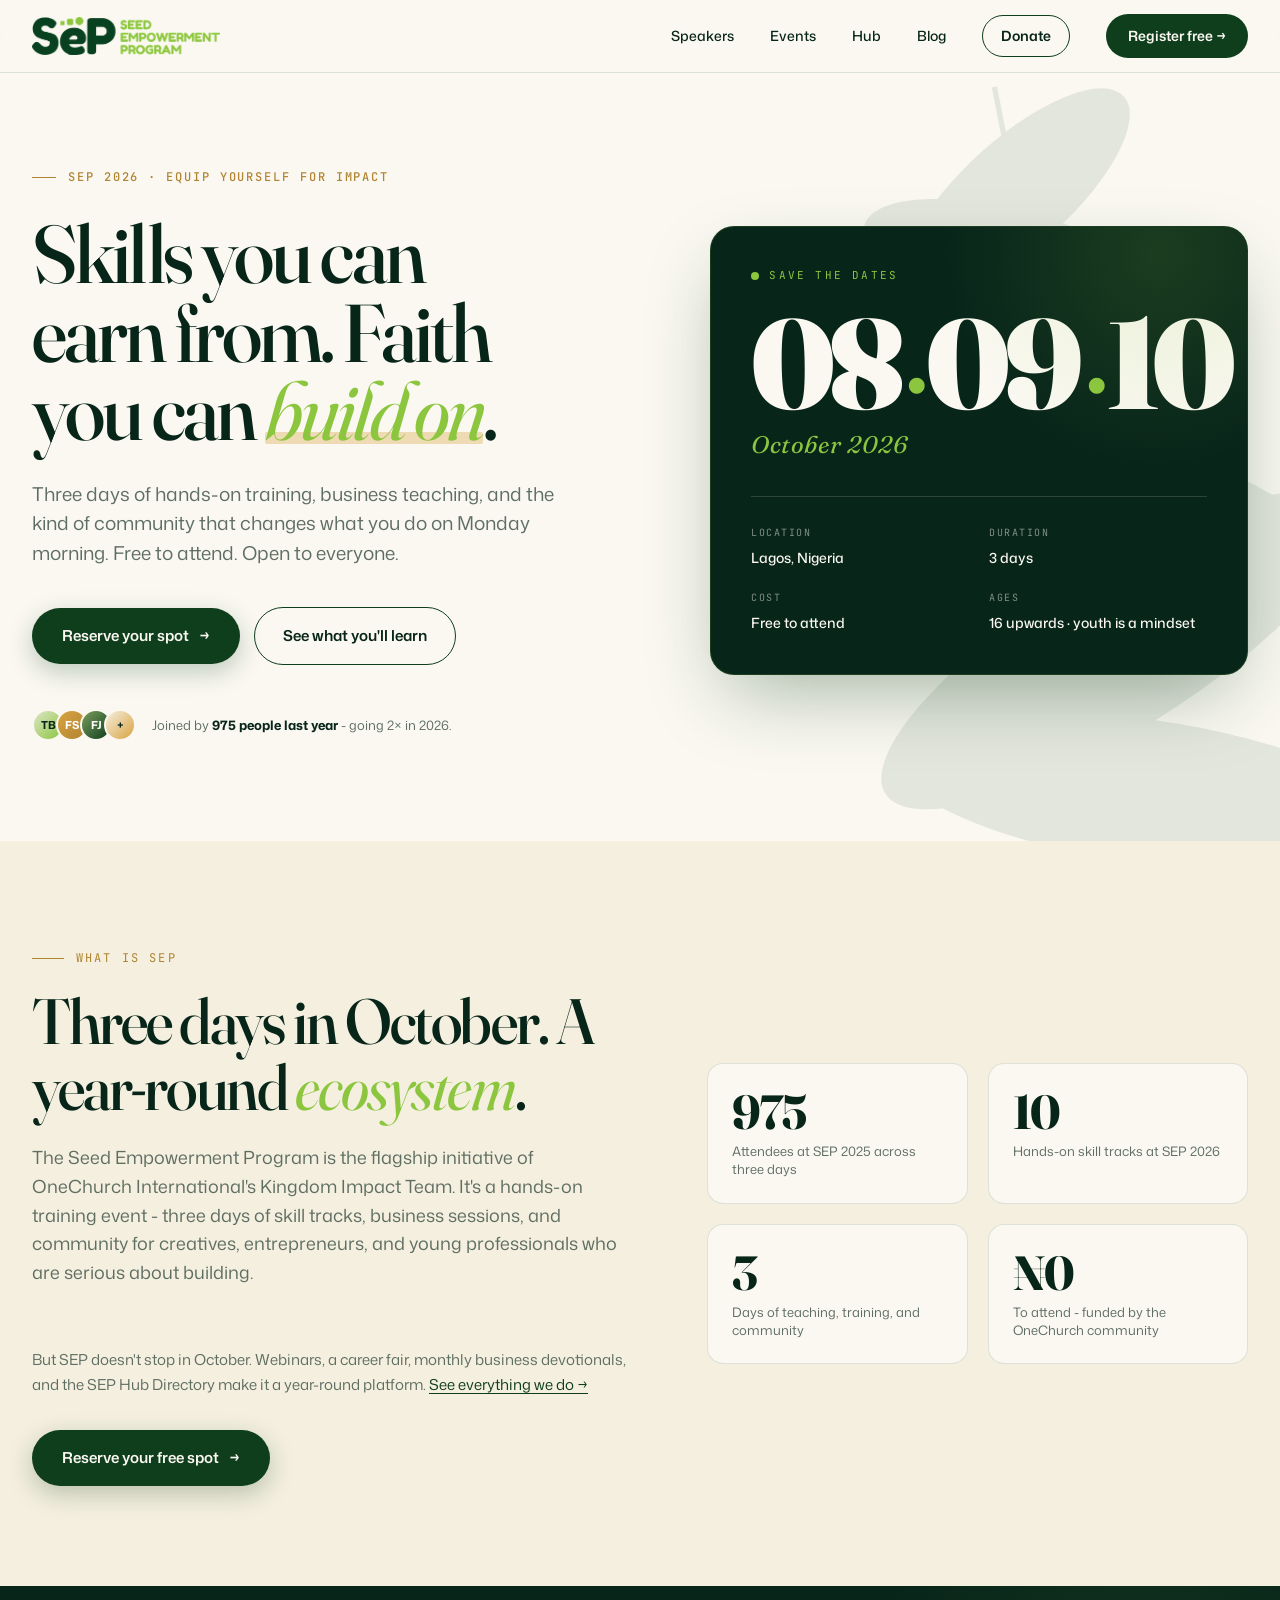
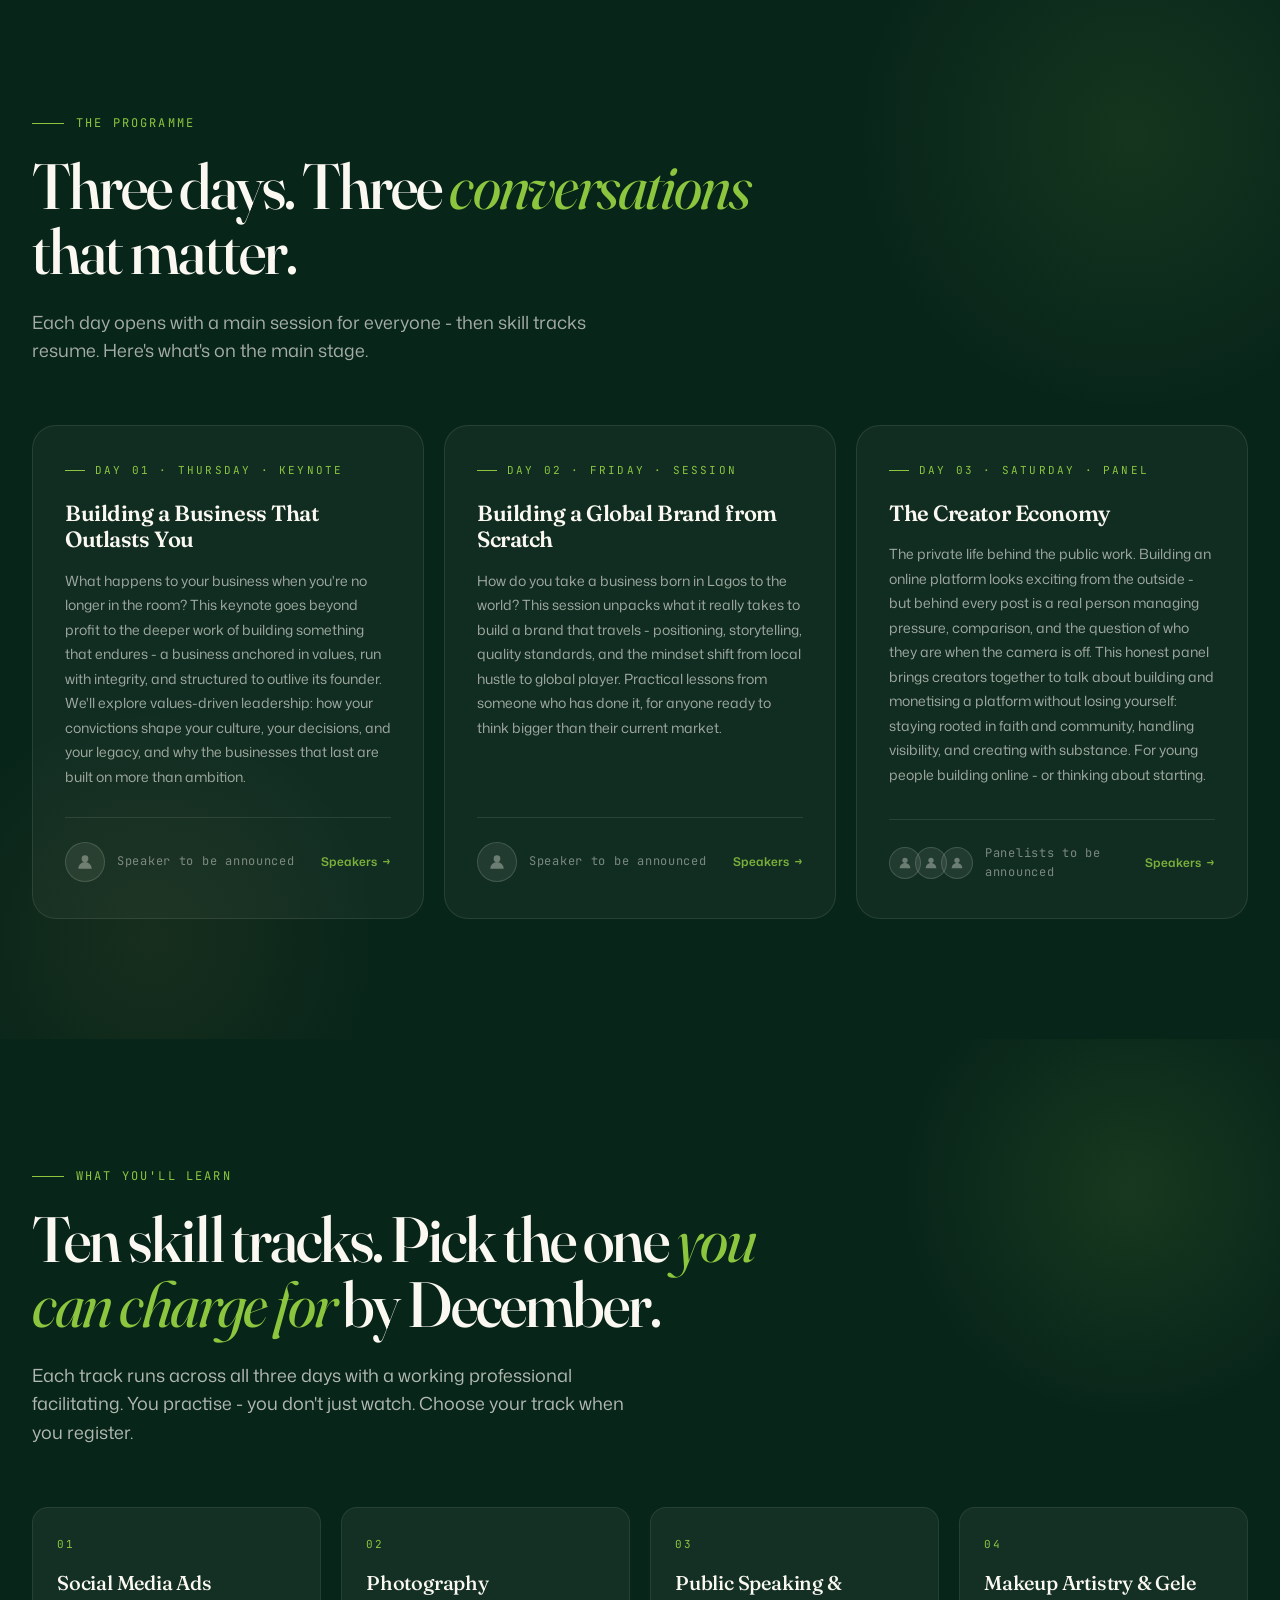
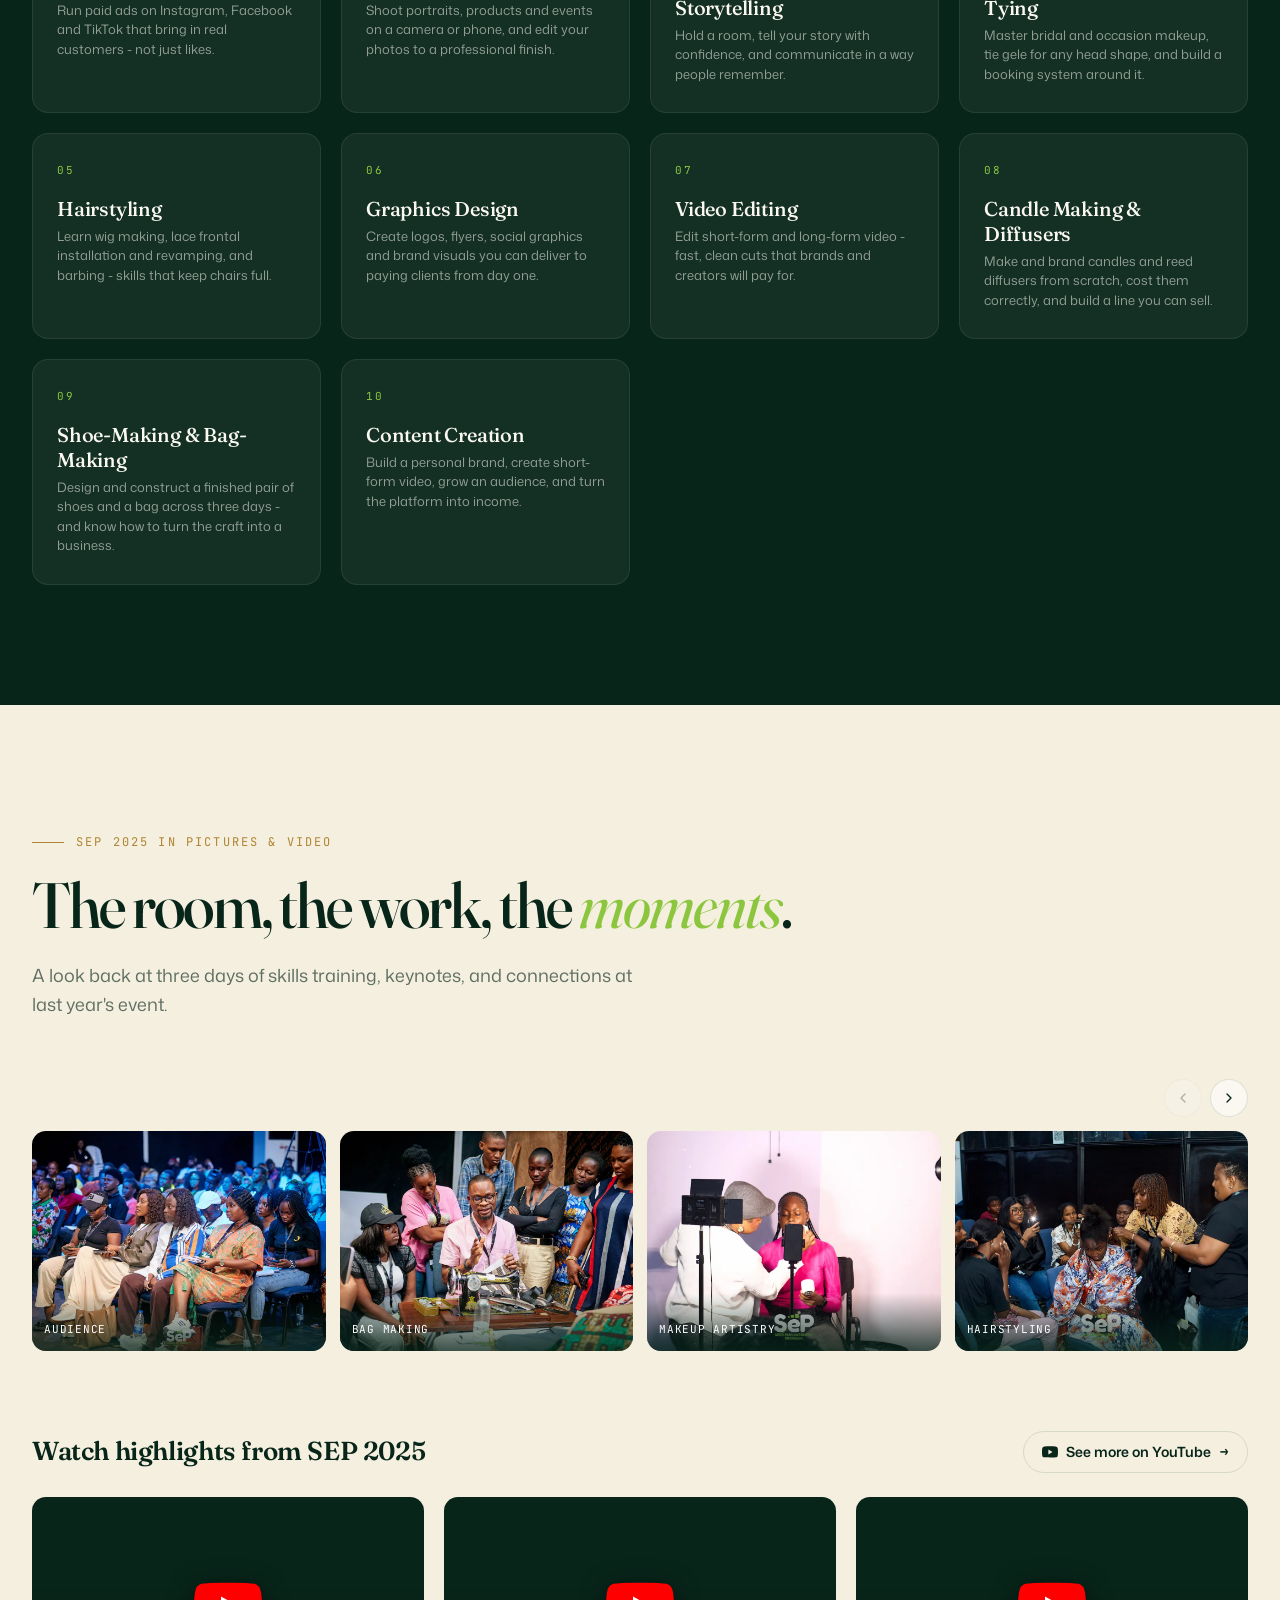
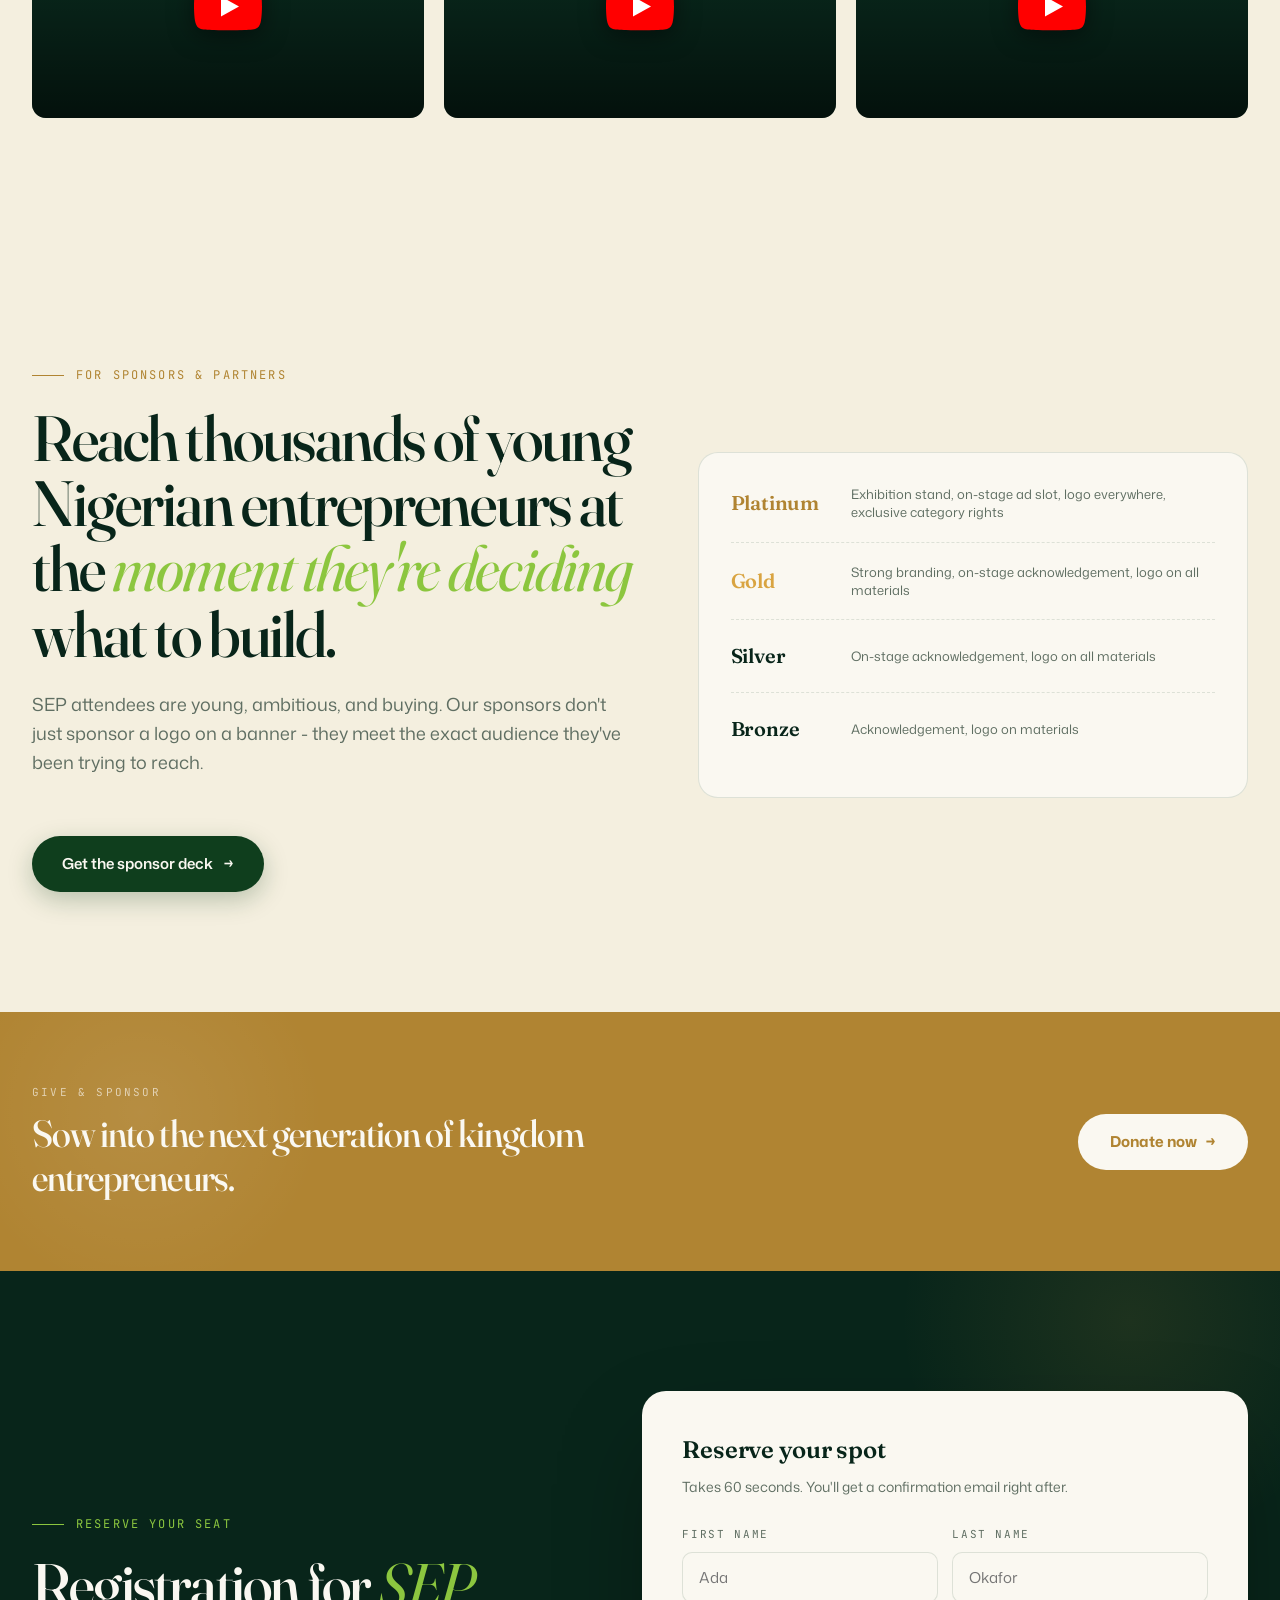
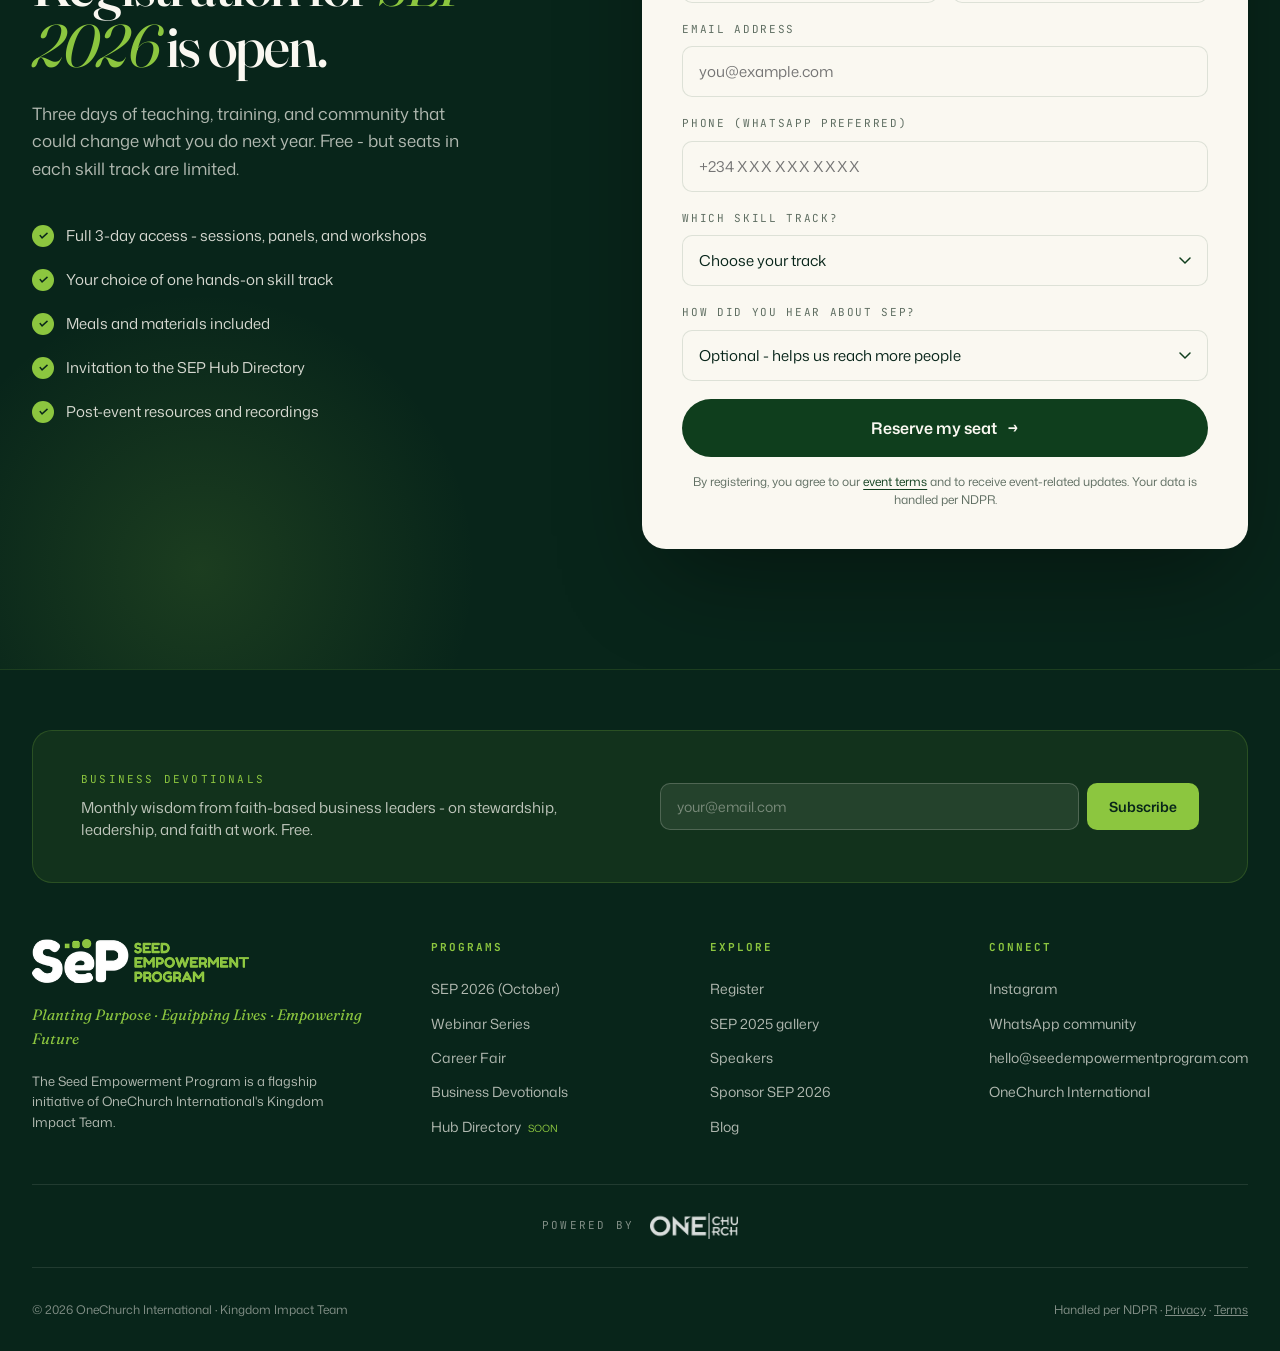
==== index.html @ 3dca8f4c "Content: revert Business Devotionals frequency to monthly Co-Authored-By: Claude Sonnet 4.6 <noreply" ====
<!DOCTYPE html>
<html lang="en">
<head>
<meta charset="UTF-8">
<meta name="viewport" content="width=device-width, initial-scale=1.0">

<!-- ==== SEO & PAGE META ==== -->
<title>SEP 2026 - Equip Yourself for Impact | Lagos, Oct 8–10</title>
<meta name="description" content="Three days of hands-on skills, business teaching, and community. Register free for SEP 2026 - the Seed Empowerment Program flagship event by OneChurch International.">
<meta name="keywords" content="SEP 2026, Seed Empowerment Program, business training Lagos, skills training Nigeria, OneChurch International, entrepreneur conference Nigeria, faith and business, kingdom impact team">
<meta name="author" content="OneChurch International · Kingdom Impact Team">
<meta name="robots" content="index, follow">
<meta name="theme-color" content="#0F3E1D">

<link rel="canonical" href="https://www.seedempowermentprogram.com/">

<!-- ==== OPEN GRAPH (Facebook / WhatsApp / LinkedIn share previews) ==== -->
<meta property="og:type" content="event">
<meta property="og:site_name" content="Seed Empowerment Program">
<meta property="og:title" content="SEP 2026 - Equip Yourself for Impact">
<meta property="og:description" content="Three days of hands-on skills, business teaching, and community. October 8–10, 2026 in Lagos. Free to attend.">
<meta property="og:url" content="https://www.seedempowermentprogram.com/">
<meta property="og:image" content="https://www.seedempowermentprogram.com/og-image.jpg">
<meta property="og:image:width" content="1200">
<meta property="og:image:height" content="630">
<meta property="og:image:alt" content="SEP 2026 · Equip yourself for impact · October 8–10, Lagos">
<meta property="og:locale" content="en_NG">

<!-- ==== TWITTER / X ==== -->
<meta name="twitter:card" content="summary_large_image">
<meta name="twitter:title" content="SEP 2026 - Equip Yourself for Impact">
<meta name="twitter:description" content="Three days of hands-on skills, business teaching, and community. October 8–10, 2026 in Lagos.">
<meta name="twitter:image" content="https://www.seedempowermentprogram.com/og-image.jpg">

<!-- ==== FAVICON (inline SVG, no extra file needed) ==== -->
<link rel="icon" type="image/svg+xml" href="data:image/svg+xml;utf8,<svg xmlns='http://www.w3.org/2000/svg' viewBox='0 0 100 100'><rect width='100' height='100' rx='22' fill='%230F3E1D'/><rect x='24' y='28' width='14' height='14' rx='3' fill='%238CC63F'/><rect x='43' y='26' width='18' height='18' rx='5' fill='%238CC63F'/><rect x='66' y='24' width='22' height='22' rx='11' fill='%238CC63F'/><path d='M66 50 L34 50 C20 50 20 66 50 66 C80 66 80 82 66 82 L34 82' stroke='%23FAF8F1' stroke-width='6' fill='none' stroke-linecap='round'/></svg>">
<link rel="apple-touch-icon" href="data:image/svg+xml;utf8,<svg xmlns='http://www.w3.org/2000/svg' viewBox='0 0 100 100'><rect width='100' height='100' rx='22' fill='%230F3E1D'/><rect x='24' y='28' width='14' height='14' rx='3' fill='%238CC63F'/><rect x='43' y='26' width='18' height='18' rx='5' fill='%238CC63F'/><rect x='66' y='24' width='22' height='22' rx='11' fill='%238CC63F'/></svg>">

<!-- ==== STRUCTURED DATA (Google rich results) ==== -->
<script type="application/ld+json">
{
  "@context": "https://schema.org",
  "@type": "Event",
  "name": "SEP 2026 - Seed Empowerment Program",
  "startDate": "2026-10-08T09:00:00+01:00",
  "endDate": "2026-10-10T18:00:00+01:00",
  "eventAttendanceMode": "https://schema.org/OfflineEventAttendanceMode",
  "eventStatus": "https://schema.org/EventScheduled",
  "location": {
    "@type": "Place",
    "name": "Lagos, Nigeria",
    "address": {
      "@type": "PostalAddress",
      "addressLocality": "Lagos",
      "addressCountry": "NG"
    }
  },
  "description": "Three days of hands-on skills training, business teaching, and community for creatives, entrepreneurs, and professionals. Free to attend.",
  "organizer": {
    "@type": "Organization",
    "name": "OneChurch International · Kingdom Impact Team",
    "url": "https://www.seedempowermentprogram.com"
  },
  "offers": {
    "@type": "Offer",
    "price": "0",
    "priceCurrency": "NGN",
    "availability": "https://schema.org/InStock",
    "url": "https://www.seedempowermentprogram.com/#register"
  }
}
</script>
<link rel="preconnect" href="https://fonts.googleapis.com">
<link rel="preconnect" href="https://fonts.gstatic.com" crossorigin>
<link href="https://fonts.googleapis.com/css2?family=Fraunces:opsz,wght@9..144,400;9..144,500;9..144,600;9..144,700;9..144,900&family=Mona+Sans:wght@400;500;600;700&family=JetBrains+Mono:wght@400;500&display=swap" rel="stylesheet">
<link rel="stylesheet" href="css/main.css">
</head>
<body>

<!-- ============ NAV ============ -->
<nav class="nav">
  <div class="container nav-inner">
    <a href="index.html" class="brand">
      <img src="assets/sep-logo.png" alt="SEP - Seed Empowerment Program" class="brand-logo">
    </a>
    <button class="nav-toggle" id="nav-toggle" aria-label="Open menu" aria-expanded="false">
      <svg class="icon-menu" width="22" height="22" viewBox="0 0 24 24" fill="none" xmlns="http://www.w3.org/2000/svg">
        <path d="M4 7h16M4 12h16M4 17h16" stroke="currentColor" stroke-width="2" stroke-linecap="round"/>
      </svg>
      <svg class="icon-close" width="22" height="22" viewBox="0 0 24 24" fill="none" xmlns="http://www.w3.org/2000/svg">
        <path d="M6 6l12 12M18 6L6 18" stroke="currentColor" stroke-width="2" stroke-linecap="round"/>
      </svg>
    </button>
    <div class="nav-links" id="nav-links">
      <a href="speakers.html">Speakers</a>
      <a href="events.html">Events</a>
      <a href="hub.html">Hub</a>
      <a href="blog/index.html">Blog</a>
      <a href="donate.html" class="nav-donate">Donate</a>
      <a href="#register" class="nav-cta">Register free →</a>
    </div>
  </div>
</nav>

<!-- ============ HERO ============ -->
<section class="hero">
  <div class="hero-bg-frond">
    <svg viewBox="0 0 400 600" xmlns="http://www.w3.org/2000/svg">
      <g fill="#0F3E1D">
        <path d="M200 20 Q 195 300 200 580" stroke="#0F3E1D" stroke-width="3" fill="none"/>
        <ellipse cx="200" cy="80" rx="80" ry="30" transform="rotate(-30 200 80)"/>
        <ellipse cx="200" cy="130" rx="100" ry="35" transform="rotate(30 200 130)"/>
        <ellipse cx="200" cy="190" rx="120" ry="40" transform="rotate(-25 200 190)"/>
        <ellipse cx="200" cy="260" rx="140" ry="45" transform="rotate(25 200 260)"/>
        <ellipse cx="200" cy="340" rx="150" ry="45" transform="rotate(-20 200 340)"/>
        <ellipse cx="200" cy="420" rx="140" ry="40" transform="rotate(20 200 420)"/>
        <ellipse cx="200" cy="500" rx="110" ry="35" transform="rotate(-15 200 500)"/>
      </g>
    </svg>
  </div>
  <div class="container hero-inner">
    <div>
      <div class="eyebrow">SEP 2026 · Equip yourself for impact</div>
      <h1>Skills you can<br>earn from. Faith<br>you can <span class="accent">build on</span>.</h1>
      <p class="lead">Three days of hands-on training, business teaching, and the kind of community that changes what you do on Monday morning. Free to attend. Open to everyone.</p>
      <div class="hero-ctas">
        <a href="#register" class="btn btn-primary">
          Reserve your spot
          <span class="arrow">→</span>
        </a>
        <a href="#skills" class="btn btn-ghost">See what you'll learn</a>
      </div>
      <div class="hero-trust">
        <div class="hero-trust-dots">
          <div class="trust-dot">TB</div>
          <div class="trust-dot">FS</div>
          <div class="trust-dot">FJ</div>
          <div class="trust-dot">+</div>
        </div>
        <span>Joined by <strong style="color: var(--forest-deep);">975 people last year</strong> - going 2× in 2026.</span>
      </div>
    </div>
    <div class="date-card">
      <div class="date-card-label">Save the dates</div>
      <div class="date-numerals">08<span class="dot">·</span>09<span class="dot">·</span>10</div>
      <div class="date-month">October 2026</div>
      <div class="date-meta">
        <div class="date-meta-item">
          <span class="label">Location</span>
          <span class="value">Lagos, Nigeria</span>
        </div>
        <div class="date-meta-item">
          <span class="label">Duration</span>
          <span class="value">3 days</span>
        </div>
        <div class="date-meta-item">
          <span class="label">Cost</span>
          <span class="value">Free to attend</span>
        </div>
        <div class="date-meta-item">
          <span class="label">Ages</span>
          <span class="value">16 upwards · youth is a mindset</span>
        </div>
      </div>
    </div>
  </div>
</section>

<!-- ============ ABOUT SEP ============ -->
<section class="about-sep" id="about">
  <div class="container">
    <div class="about-sep-inner">
      <div>
        <div class="section-label">What is SEP</div>
        <h2 class="section-title">Three days in October. A year-round <em>ecosystem</em>.</h2>
        <p class="section-sub">The Seed Empowerment Program is the flagship initiative of OneChurch International's Kingdom Impact Team. It's a hands-on training event - three days of skill tracks, business sessions, and community for creatives, entrepreneurs, and young professionals who are serious about building.</p>
        <p style="font-size: 15px; color: var(--muted); line-height: 1.7; margin-top: 16px;">But SEP doesn't stop in October. Webinars, a career fair, monthly business devotionals, and the SEP Hub Directory make it a year-round platform. <a href="events.html" style="color: var(--forest); text-decoration: underline; text-underline-offset: 3px;">See everything we do →</a></p>
        <a href="#register" class="btn btn-primary" style="margin-top: 32px;">Reserve your free spot <span class="arrow">→</span></a>
      </div>
      <div class="about-sep-stats">
        <div class="about-stat-card">
          <div class="about-stat-num">975</div>
          <div class="about-stat-label">Attendees at SEP 2025 across three days</div>
        </div>
        <div class="about-stat-card">
          <div class="about-stat-num">10</div>
          <div class="about-stat-label">Hands-on skill tracks at SEP 2026</div>
        </div>
        <div class="about-stat-card">
          <div class="about-stat-num">3</div>
          <div class="about-stat-label">Days of teaching, training, and community</div>
        </div>
        <div class="about-stat-card">
          <div class="about-stat-num">₦0</div>
          <div class="about-stat-label">To attend - funded by the OneChurch community</div>
        </div>
      </div>
    </div>
  </div>
</section>

<!-- ============ THE THREE DAYS ============ -->
<section class="three-days" id="sessions">
  <div class="container">
    <div class="section-label">The programme</div>
    <h2 class="section-title">Three days. Three <em>conversations</em> that matter.</h2>
    <p class="section-sub" style="color: rgba(250,248,241,.65);">Each day opens with a main session for everyone - then skill tracks resume. Here's what's on the main stage.</p>

    <div class="three-days-grid">

      <!-- Day 1 Keynote -->
      <div class="day-session-card">
        <div class="day-session-tag">Day 01 · Thursday · Keynote</div>
        <div class="day-session-title">Building a Business That Outlasts You</div>
        <p class="day-session-desc">What happens to your business when you're no longer in the room? This keynote goes beyond profit to the deeper work of building something that endures - a business anchored in values, run with integrity, and structured to outlive its founder. We'll explore values-driven leadership: how your convictions shape your culture, your decisions, and your legacy, and why the businesses that last are built on more than ambition.</p>
        <div class="day-session-footer">
          <div style="display: flex; align-items: center; gap: 12px;">
            <div class="day-session-avatars">
              <div class="silhouette-avatar">
                <svg viewBox="0 0 24 24" fill="currentColor" width="20" height="20"><circle cx="12" cy="8" r="4"/><path d="M4 20c0-4.4 3.6-8 8-8s8 3.6 8 8"/></svg>
              </div>
            </div>
            <div class="day-session-speaker-info">
              <div class="day-session-speaker-label">Speaker to be announced</div>
            </div>
          </div>
          <a href="speakers.html" class="day-session-link">Speakers <span>→</span></a>
        </div>
      </div>

      <!-- Day 2 Session -->
      <div class="day-session-card">
        <div class="day-session-tag">Day 02 · Friday · Session</div>
        <div class="day-session-title">Building a Global Brand from Scratch</div>
        <p class="day-session-desc">How do you take a business born in Lagos to the world? This session unpacks what it really takes to build a brand that travels - positioning, storytelling, quality standards, and the mindset shift from local hustle to global player. Practical lessons from someone who has done it, for anyone ready to think bigger than their current market.</p>
        <div class="day-session-footer">
          <div style="display: flex; align-items: center; gap: 12px;">
            <div class="day-session-avatars">
              <div class="silhouette-avatar">
                <svg viewBox="0 0 24 24" fill="currentColor" width="20" height="20"><circle cx="12" cy="8" r="4"/><path d="M4 20c0-4.4 3.6-8 8-8s8 3.6 8 8"/></svg>
              </div>
            </div>
            <div class="day-session-speaker-info">
              <div class="day-session-speaker-label">Speaker to be announced</div>
            </div>
          </div>
          <a href="speakers.html" class="day-session-link">Speakers <span>→</span></a>
        </div>
      </div>

      <!-- Day 3 Panel -->
      <div class="day-session-card">
        <div class="day-session-tag">Day 03 · Saturday · Panel</div>
        <div class="day-session-title">The Creator Economy</div>
        <p class="day-session-desc">The private life behind the public work. Building an online platform looks exciting from the outside - but behind every post is a real person managing pressure, comparison, and the question of who they are when the camera is off. This honest panel brings creators together to talk about building and monetising a platform without losing yourself: staying rooted in faith and community, handling visibility, and creating with substance. For young people building online - or thinking about starting.</p>
        <div class="day-session-footer">
          <div style="display: flex; align-items: center; gap: 12px;">
            <div class="day-session-avatars">
              <div class="silhouette-avatar sm">
                <svg viewBox="0 0 24 24" fill="currentColor" width="16" height="16"><circle cx="12" cy="8" r="4"/><path d="M4 20c0-4.4 3.6-8 8-8s8 3.6 8 8"/></svg>
              </div>
              <div class="silhouette-avatar sm">
                <svg viewBox="0 0 24 24" fill="currentColor" width="16" height="16"><circle cx="12" cy="8" r="4"/><path d="M4 20c0-4.4 3.6-8 8-8s8 3.6 8 8"/></svg>
              </div>
              <div class="silhouette-avatar sm">
                <svg viewBox="0 0 24 24" fill="currentColor" width="16" height="16"><circle cx="12" cy="8" r="4"/><path d="M4 20c0-4.4 3.6-8 8-8s8 3.6 8 8"/></svg>
              </div>
            </div>
            <div class="day-session-speaker-info">
              <div class="day-session-speaker-label">Panelists to be announced</div>
            </div>
          </div>
          <a href="speakers.html" class="day-session-link">Speakers <span>→</span></a>
        </div>
      </div>

    </div>
  </div>
</section>

<!-- ============ SKILL TRACKS ============ -->
<section class="skills" id="skills">
  <div class="container">
    <div class="section-label">What you'll learn</div>
    <h2 class="section-title">Ten skill tracks. Pick the one <em>you can charge for</em> by December.</h2>
    <p class="section-sub">Each track runs across all three days with a working professional facilitating. You practise - you don't just watch. Choose your track when you register.</p>

    <div class="skills-grid">
      <a href="speakers.html" class="skill-card">
        <div class="skill-card-num">01</div>
        <h4>Social Media Ads</h4>
        <p>Run paid ads on Instagram, Facebook and TikTok that bring in real customers - not just likes.</p>
      </a>
      <a href="speakers.html" class="skill-card">
        <div class="skill-card-num">02</div>
        <h4>Photography</h4>
        <p>Shoot portraits, products and events on a camera or phone, and edit your photos to a professional finish.</p>
      </a>
      <a href="speakers.html" class="skill-card">
        <div class="skill-card-num">03</div>
        <h4>Public Speaking &amp; Storytelling</h4>
        <p>Hold a room, tell your story with confidence, and communicate in a way people remember.</p>
      </a>
      <a href="speakers.html" class="skill-card">
        <div class="skill-card-num">04</div>
        <h4>Makeup Artistry &amp; Gele Tying</h4>
        <p>Master bridal and occasion makeup, tie gele for any head shape, and build a booking system around it.</p>
      </a>
      <a href="speakers.html" class="skill-card">
        <div class="skill-card-num">05</div>
        <h4>Hairstyling</h4>
        <p>Learn wig making, lace frontal installation and revamping, and barbing - skills that keep chairs full.</p>
      </a>
      <a href="speakers.html" class="skill-card">
        <div class="skill-card-num">06</div>
        <h4>Graphics Design</h4>
        <p>Create logos, flyers, social graphics and brand visuals you can deliver to paying clients from day one.</p>
      </a>
      <a href="speakers.html" class="skill-card">
        <div class="skill-card-num">07</div>
        <h4>Video Editing</h4>
        <p>Edit short-form and long-form video - fast, clean cuts that brands and creators will pay for.</p>
      </a>
      <a href="speakers.html" class="skill-card">
        <div class="skill-card-num">08</div>
        <h4>Candle Making &amp; Diffusers</h4>
        <p>Make and brand candles and reed diffusers from scratch, cost them correctly, and build a line you can sell.</p>
      </a>
      <a href="speakers.html" class="skill-card">
        <div class="skill-card-num">09</div>
        <h4>Shoe-Making &amp; Bag-Making</h4>
        <p>Design and construct a finished pair of shoes and a bag across three days - and know how to turn the craft into a business.</p>
      </a>
      <a href="speakers.html" class="skill-card">
        <div class="skill-card-num">10</div>
        <h4>Content Creation</h4>
        <p>Build a personal brand, create short-form video, grow an audience, and turn the platform into income.</p>
      </a>
    </div>
  </div>
</section>


<!-- ============ GALLERY (SEP 2025 Photos + Videos) ============ -->
<section class="gallery" id="gallery">
  <div class="container">
    <div class="section-label">SEP 2025 in pictures &amp; video</div>
    <h2 class="section-title">The room, the work, the <em>moments</em>.</h2>
    <p class="section-sub">A look back at three days of skills training, keynotes, and connections at last year's event.</p>

    <div class="gallery-carousel">
      <div class="gallery-carousel-header">
        <div class="gallery-nav-btns">
          <button class="gallery-nav-btn" id="gallery-prev" aria-label="Previous photos" disabled>
            <svg width="16" height="16" viewBox="0 0 24 24" fill="none"><path d="M15 18l-6-6 6-6" stroke="currentColor" stroke-width="2" stroke-linecap="round" stroke-linejoin="round"/></svg>
          </button>
          <button class="gallery-nav-btn" id="gallery-next" aria-label="Next photos">
            <svg width="16" height="16" viewBox="0 0 24 24" fill="none"><path d="M9 18l6-6-6-6" stroke="currentColor" stroke-width="2" stroke-linecap="round" stroke-linejoin="round"/></svg>
          </button>
        </div>
      </div>
      <div class="gallery-track-wrap">
        <div class="gallery-track" id="gallery-track">
          <div class="gallery-item" data-caption="SEP 2025 audience">
            <img loading="lazy" src="gallery/gallery-01.webp" alt="Audience at SEP 2025">
            <span class="gallery-label">Audience</span>
          </div>
          <div class="gallery-item" data-caption="Bag Making track — live demonstration">
            <img loading="lazy" src="gallery/gallery-02.webp" alt="Bag Making track">
            <span class="gallery-label">Bag Making</span>
          </div>
          <div class="gallery-item" data-caption="Makeup Artistry track — beauty content creation">
            <img loading="lazy" src="gallery/gallery-03.webp" alt="Makeup Artistry track">
            <span class="gallery-label">Makeup Artistry</span>
          </div>
          <div class="gallery-item" data-caption="Hairstyling track — hands-on demonstration">
            <img loading="lazy" src="gallery/gallery-04.webp" alt="Hairstyling track">
            <span class="gallery-label">Hairstyling</span>
          </div>
          <div class="gallery-item" data-caption="Photography track — facilitator session">
            <img loading="lazy" src="gallery/gallery-05.webp" alt="Photography track">
            <span class="gallery-label">Photography</span>
          </div>
          <div class="gallery-item" data-caption="Public Speaking track — participant presents">
            <img loading="lazy" src="gallery/gallery-06.webp" alt="Public Speaking track">
            <span class="gallery-label">Public Speaking</span>
          </div>
          <div class="gallery-item" data-caption="Digital Marketing track — expert session">
            <img loading="lazy" src="gallery/gallery-07.webp" alt="Digital Marketing track">
            <span class="gallery-label">Digital Marketing</span>
          </div>
          <div class="gallery-item" data-caption="The crowd at SEP 2025">
            <img loading="lazy" src="gallery/gallery-08.webp" alt="Audience jubilating at SEP 2025">
            <span class="gallery-label">Audience</span>
          </div>
          <div class="gallery-item" data-caption="Audience at SEP 2025 — engaged and attentive">
            <img loading="lazy" src="gallery/gallery-09.webp" alt="Audience engagement at SEP 2025">
            <span class="gallery-label">Audience</span>
          </div>
          <div class="gallery-item" data-caption="Panel discussion at SEP 2025">
            <img loading="lazy" src="gallery/gallery-10.webp" alt="Panel discussion at SEP 2025">
            <span class="gallery-label">Panel Session</span>
          </div>
          <div class="gallery-item" data-caption="Speaker on the main stage at SEP 2025">
            <img loading="lazy" src="gallery/gallery-11.webp" alt="Speaker on the main stage at SEP 2025">
            <span class="gallery-label">Main Stage</span>
          </div>
          <div class="gallery-item" data-caption="Interactive exercise session at SEP 2025">
            <img loading="lazy" src="gallery/gallery-12.webp" alt="Audience during an interactive exercise session at SEP 2025">
            <span class="gallery-label">Group Exercise</span>
          </div>
        </div>
      </div>
    </div>

    <!-- Videos - YouTube lite embeds -->
    <div class="gallery-video-heading-row">
      <h3 class="gallery-video-heading">Watch highlights from SEP 2025</h3>
      <a href="https://www.youtube.com/@SeedEmpowermentProgram" target="_blank" rel="noopener noreferrer" class="gallery-yt-link">
        <svg width="16" height="16" viewBox="0 0 24 24" fill="currentColor" aria-hidden="true"><path d="M23.498 6.186a3.016 3.016 0 0 0-2.122-2.136C19.505 3.545 12 3.545 12 3.545s-7.505 0-9.377.505A3.017 3.017 0 0 0 .502 6.186C0 8.07 0 12 0 12s0 3.93.502 5.814a3.016 3.016 0 0 0 2.122 2.136c1.871.505 9.376.505 9.376.505s7.505 0 9.377-.505a3.015 3.015 0 0 0 2.122-2.136C24 15.93 24 12 24 12s0-3.93-.502-5.814zM9.545 15.568V8.432L15.818 12l-6.273 3.568z"/></svg>
        See more on YouTube <span>→</span>
      </a>
    </div>
    <div class="gallery-videos">
      <div class="lite-yt" data-video-id="iAfgDJjnUDg" data-title="SEP 2025 · Opening highlights">
        <div class="lyt-thumb-fallback">
          <span class="lyt-fallback-label">Video 1</span>
          <span class="lyt-fallback-sub">Opening highlights</span>
        </div>
        <button class="lyt-play" aria-label="Play video: Opening highlights">
          <svg width="68" height="48" viewBox="0 0 68 48" xmlns="http://www.w3.org/2000/svg"><path d="M66.52 7.74c-.78-2.93-2.49-5.41-5.42-6.19C55.79.13 34 0 34 0S12.21.13 6.9 1.55C3.97 2.33 2.27 4.81 1.48 7.74 0 13.05 0 24 0 24s0 10.95 1.48 16.26c.78 2.93 2.49 5.41 5.42 6.19C12.21 47.87 34 48 34 48s21.79-.13 27.1-1.55c2.93-.78 4.64-3.26 5.42-6.19C68 34.95 68 24 68 24s0-10.95-1.48-16.26z" fill="#f00"/><path d="M45 24 27 14v20" fill="#fff"/></svg>
        </button>
      </div>
      <div class="lite-yt" data-video-id="DV1ZMoDES3I" data-title="SEP 2025 · Attendee testimonials">
        <div class="lyt-thumb-fallback">
          <span class="lyt-fallback-label">Video 2</span>
          <span class="lyt-fallback-sub">Attendee testimonials</span>
        </div>
        <button class="lyt-play" aria-label="Play video: Attendee testimonials">
          <svg width="68" height="48" viewBox="0 0 68 48" xmlns="http://www.w3.org/2000/svg"><path d="M66.52 7.74c-.78-2.93-2.49-5.41-5.42-6.19C55.79.13 34 0 34 0S12.21.13 6.9 1.55C3.97 2.33 2.27 4.81 1.48 7.74 0 13.05 0 24 0 24s0 10.95 1.48 16.26c.78 2.93 2.49 5.41 5.42 6.19C12.21 47.87 34 48 34 48s21.79-.13 27.1-1.55c2.93-.78 4.64-3.26 5.42-6.19C68 34.95 68 24 68 24s0-10.95-1.48-16.26z" fill="#f00"/><path d="M45 24 27 14v20" fill="#fff"/></svg>
        </button>
      </div>
      <div class="lite-yt" data-video-id="8WO8Fd2ioTc" data-title="SEP 2025 · Closing keynote">
        <div class="lyt-thumb-fallback">
          <span class="lyt-fallback-label">Video 3</span>
          <span class="lyt-fallback-sub">Closing keynote</span>
        </div>
        <button class="lyt-play" aria-label="Play video: Closing keynote">
          <svg width="68" height="48" viewBox="0 0 68 48" xmlns="http://www.w3.org/2000/svg"><path d="M66.52 7.74c-.78-2.93-2.49-5.41-5.42-6.19C55.79.13 34 0 34 0S12.21.13 6.9 1.55C3.97 2.33 2.27 4.81 1.48 7.74 0 13.05 0 24 0 24s0 10.95 1.48 16.26c.78 2.93 2.49 5.41 5.42 6.19C12.21 47.87 34 48 34 48s21.79-.13 27.1-1.55c2.93-.78 4.64-3.26 5.42-6.19C68 34.95 68 24 68 24s0-10.95-1.48-16.26z" fill="#f00"/><path d="M45 24 27 14v20" fill="#fff"/></svg>
        </button>
      </div>
    </div>
  </div>
</section>

<!-- ============ LIGHTBOX (for gallery photos) ============ -->
<div class="lightbox" id="lightbox" role="dialog" aria-modal="true" aria-label="Photo viewer" hidden>
  <button class="lb-close" id="lb-close" aria-label="Close viewer">
    <svg width="24" height="24" viewBox="0 0 24 24" fill="none"><path d="M6 6l12 12M18 6L6 18" stroke="currentColor" stroke-width="2" stroke-linecap="round"/></svg>
  </button>
  <button class="lb-nav lb-prev" id="lb-prev" aria-label="Previous photo">
    <svg width="28" height="28" viewBox="0 0 24 24" fill="none"><path d="M15 6l-6 6 6 6" stroke="currentColor" stroke-width="2" stroke-linecap="round" stroke-linejoin="round"/></svg>
  </button>
  <button class="lb-nav lb-next" id="lb-next" aria-label="Next photo">
    <svg width="28" height="28" viewBox="0 0 24 24" fill="none"><path d="M9 6l6 6-6 6" stroke="currentColor" stroke-width="2" stroke-linecap="round" stroke-linejoin="round"/></svg>
  </button>
  <div class="lb-stage" id="lb-stage"></div>
  <div class="lb-caption" id="lb-caption"></div>
</div>

<!-- ============ SPONSORS ============ -->
<section class="sponsors">
  <div class="container sponsors-grid">
    <div>
      <div class="section-label">For sponsors &amp; partners</div>
      <h2 class="section-title">Reach thousands of young Nigerian entrepreneurs at the <em>moment they're deciding</em> what to build.</h2>
      <p class="section-sub">SEP attendees are young, ambitious, and buying. Our sponsors don't just sponsor a logo on a banner - they meet the exact audience they've been trying to reach.</p>
      <a href="mailto:partnerships@seedempowermentprogram.com" class="btn btn-primary">Get the sponsor deck <span class="arrow">→</span></a>
    </div>
    <div class="sponsors-tiers">
      <div class="sponsor-row">
        <div class="sponsor-tier-name platinum">Platinum</div>
        <div class="sponsor-benefits">Exhibition stand, on-stage ad slot, logo everywhere, exclusive category rights</div>
      </div>
      <div class="sponsor-row">
        <div class="sponsor-tier-name gold">Gold</div>
        <div class="sponsor-benefits">Strong branding, on-stage acknowledgement, logo on all materials</div>
      </div>
      <div class="sponsor-row">
        <div class="sponsor-tier-name">Silver</div>
        <div class="sponsor-benefits">On-stage acknowledgement, logo on all materials</div>
      </div>
      <div class="sponsor-row">
        <div class="sponsor-tier-name">Bronze</div>
        <div class="sponsor-benefits">Acknowledgement, logo on materials</div>
      </div>
    </div>
  </div>
</section>

<!-- ============ DONATE STRIP ============ -->
<section class="donate-strip">
  <div class="container">
    <div class="donate-strip-inner">
      <div>
        <div class="donate-strip-label">Give & sponsor</div>
        <div class="donate-strip-heading">Sow into the next generation of kingdom entrepreneurs.</div>
      </div>
      <a href="donate.html" class="btn-donate">Donate now <span>→</span></a>
    </div>
  </div>
</section>

<!-- ============ REGISTER ============ -->
<section class="register" id="register">
  <div class="container register-inner">
    <div>
      <div class="section-label">Reserve your seat</div>
      <h2>Registration for <em>SEP 2026</em> is open.</h2>
      <p class="lead">Three days of teaching, training, and community that could change what you do next year. Free - but seats in each skill track are limited.</p>
      <ul class="register-perks">
        <li>Full 3-day access - sessions, panels, and workshops</li>
        <li>Your choice of one hands-on skill track</li>
        <li>Meals and materials included</li>
        <li>Invitation to the SEP Hub Directory</li>
        <li>Post-event resources and recordings</li>
      </ul>
    </div>

    <div class="reg-form">
      <div class="reg-form-content">
        <div class="reg-form-title">Reserve your spot</div>
        <div class="reg-form-sub">Takes 60 seconds. You'll get a confirmation email right after.</div>
        <form id="registration-form">
          <div class="form-row two">
            <div>
              <label class="form-label">First name</label>
              <input type="text" name="firstName" class="form-input" required placeholder="Ada">
              <div class="form-field-error" aria-live="polite"></div>
            </div>
            <div>
              <label class="form-label">Last name</label>
              <input type="text" name="lastName" class="form-input" required placeholder="Okafor">
              <div class="form-field-error" aria-live="polite"></div>
            </div>
          </div>
          <div class="form-row">
            <label class="form-label">Email address</label>
            <input type="email" name="email" class="form-input" required placeholder="you@example.com">
            <div class="form-field-error" aria-live="polite"></div>
          </div>
          <div class="form-row">
            <label class="form-label">Phone (WhatsApp preferred)</label>
            <input type="tel" name="phone" class="form-input" required placeholder="+234 XXX XXX XXXX">
            <div class="form-field-error" aria-live="polite"></div>
          </div>
          <div class="form-row">
            <label class="form-label">Which skill track?</label>
            <select name="skillTrack" class="form-select" required>
              <option value="">Choose your track</option>
              <option>Social Media Ads</option>
              <option>Photography</option>
              <option>Public Speaking &amp; Storytelling</option>
              <option>Makeup Artistry &amp; Gele Tying</option>
              <option>Hairstyling</option>
              <option>Graphics Design</option>
              <option>Video Editing</option>
              <option>Candle Making &amp; Diffusers</option>
              <option>Shoe-Making &amp; Bag-Making</option>
              <option>Content Creation</option>
              <option>I'll decide at the event</option>
            </select>
          </div>
          <div class="form-row">
            <label class="form-label">How did you hear about SEP?</label>
            <select name="heardAbout" class="form-select">
              <option value="">Optional - helps us reach more people</option>
              <option>OneChurch community</option>
              <option>A friend or family member</option>
              <option>Instagram</option>
              <option>WhatsApp</option>
              <option>Attended SEP 2025</option>
              <option>Other</option>
            </select>
          </div>
          <button type="submit" class="form-submit">Reserve my seat <span>→</span></button>
          <div class="form-submit-error" id="reg-submit-error" aria-live="polite"></div>
          <div class="form-consent">
            By registering, you agree to our <a href="#">event terms</a> and to receive event-related updates. Your data is handled per NDPR.
          </div>
        </form>
      </div>
      <div class="success-msg" id="success">
        <div class="success-icon">✓</div>
        <h4>Your seat is reserved.</h4>
        <p>Check your email for confirmation and next steps. See you in October.</p>
      </div>
    </div>
  </div>
</section>

<!-- ============ FOOTER ============ -->
<footer class="footer">
  <div class="container">
    <div class="footer-newsletter">
      <div class="footer-newsletter-text">
        <div class="footer-newsletter-label">Business Devotionals</div>
        <div class="footer-newsletter-sub">Monthly wisdom from faith-based business leaders - on stewardship, leadership, and faith at work. Free.</div>
      </div>
      <form class="footer-newsletter-form" id="devos-form">
        <input type="email" class="footer-newsletter-input" placeholder="your@email.com" required>
        <button type="submit" class="footer-newsletter-btn">Subscribe</button>
      </form>
    </div>
    <div class="footer-grid">
      <div>
        <img src="assets/sep-logo-footer.png" alt="SEP - Seed Empowerment Program" class="footer-logo">
        <div class="footer-tag">Planting Purpose · Equipping Lives · Empowering Future</div>
        <div class="footer-desc">The Seed Empowerment Program is a flagship initiative of OneChurch International's Kingdom Impact Team.</div>
      </div>
      <div class="footer-col">
        <h5>Programs</h5>
        <ul>
          <li><a href="index.html#register">SEP 2026 (October)</a></li>
          <li><a href="events.html">Webinar Series</a></li>
          <li><a href="events.html">Career Fair</a></li>
          <li><a href="events.html">Business Devotionals</a></li>
          <li><a href="hub.html">Hub Directory <span style="color: var(--lime); font-size: 10px; margin-left: 4px;">SOON</span></a></li>
        </ul>
      </div>
      <div class="footer-col">
        <h5>Explore</h5>
        <ul>
          <li><a href="index.html#register">Register</a></li>
          <li><a href="index.html#gallery">SEP 2025 gallery</a></li>
          <li><a href="speakers.html">Speakers</a></li>
          <li><a href="donate.html">Sponsor SEP 2026</a></li>
          <li><a href="blog/index.html">Blog</a></li>
        </ul>
      </div>
      <div class="footer-col">
        <h5>Connect</h5>
        <ul>
          <li><a href="https://www.instagram.com/sep_hub/" target="_blank" rel="noopener noreferrer">Instagram</a></li>
          <li><a href="https://chat.whatsapp.com/DVvRWMQHClVAJWjG0R13qC" target="_blank" rel="noopener noreferrer">WhatsApp community</a></li>
          <li><a href="mailto:hello@seedempowermentprogram.com">hello@seedempowermentprogram.com</a></li>
          <li><a href="https://www.onechurchng.org/" target="_blank" rel="noopener noreferrer">OneChurch International</a></li>
        </ul>
      </div>
    </div>
    <div class="powered-by">
      <span class="powered-by-label">Powered by</span>
      <a href="https://www.onechurchng.org/" target="_blank" rel="noopener noreferrer" class="powered-by-link" aria-label="OneChurch International">
        <img src="assets/onechurch-logo.png" alt="OneChurch International" class="powered-by-logo">
      </a>
    </div>
    <div class="footer-bottom">
      <div>© 2026 OneChurch International · Kingdom Impact Team</div>
      <div>Handled per NDPR · <a href="#" style="color: inherit; text-decoration: underline;">Privacy</a> · <a href="#" style="color: inherit; text-decoration: underline;">Terms</a></div>
    </div>
  </div>
</footer>

<script src="js/devotionals.js"></script>
<script src="js/main.js"></script>

</body>
</html>
---- css/main.css ----
* { margin: 0; padding: 0; box-sizing: border-box; }
html { scroll-behavior: smooth; }

:root {
  --forest: #0F3E1D;
  --forest-deep: #08251A;
  --lime: #8CC63F;
  --lime-glow: #A8DB63;
  --paper: #FAF8F1;
  --paper-warm: #F4EFDF;
  --sage: #DDE5C8;
  --amber: #D9A441;
  --amber-deep: #B08432;
  --ink: #0A1410;
  --muted: #5F6E62;
  --line: rgba(15, 62, 29, 0.12);
  --font-display: 'Fraunces', Georgia, serif;
  --font-body: 'Mona Sans', -apple-system, BlinkMacSystemFont, sans-serif;
  --font-mono: 'JetBrains Mono', ui-monospace, monospace;
}

body {
  font-family: var(--font-body);
  color: var(--ink);
  background: var(--paper);
  line-height: 1.6;
  -webkit-font-smoothing: antialiased;
  overflow-x: hidden;
}

.container {
  max-width: 1280px;
  margin: 0 auto;
  padding: 0 32px;
}

@media (max-width: 640px) {
  .container { padding: 0 20px; }
}

a { color: inherit; text-decoration: none; }
img { max-width: 100%; display: block; }

/* ============ NAV ============ */
.nav {
  position: fixed;
  top: 0; left: 0; right: 0;
  background: rgba(250, 248, 241, 0.88);
  backdrop-filter: blur(24px);
  -webkit-backdrop-filter: blur(24px);
  z-index: 100;
  border-bottom: 1px solid var(--line);
  padding: 14px 0;
}
.nav-inner {
  display: flex;
  align-items: center;
  justify-content: space-between;
  gap: 40px;
}
.brand {
  display: flex;
  align-items: center;
}
.brand-logo {
  height: 38px;
  width: auto;
  display: block;
}
@media (max-width: 500px) {
  .brand-logo { height: 32px; }
}
.nav-links {
  display: flex;
  gap: 36px;
  align-items: center;
  font-size: 14px;
  font-weight: 500;
}
.nav-links a:not(.nav-cta) {
  color: var(--forest-deep);
  transition: color 0.2s;
  position: relative;
}
.nav-links a:not(.nav-cta):hover { color: var(--amber-deep); }
.nav-cta {
  background: var(--forest);
  color: var(--paper) !important;
  padding: 11px 22px;
  border-radius: 100px;
  font-weight: 600;
  transition: all 0.2s ease;
  display: inline-flex;
  align-items: center;
  gap: 8px;
}
.nav-cta:hover {
  background: var(--lime);
  color: var(--forest-deep) !important;
  transform: translateY(-1px);
}

.nav-toggle {
  display: none;
  background: transparent;
  border: none;
  padding: 8px;
  cursor: pointer;
  color: var(--forest-deep);
  align-items: center;
  justify-content: center;
  border-radius: 8px;
  transition: background 0.2s;
}
.nav-toggle:hover { background: rgba(15, 62, 29, 0.08); }
.nav-toggle .icon-close { display: none; }
.nav-toggle.open .icon-menu { display: none; }
.nav-toggle.open .icon-close { display: inline; }

@media (max-width: 860px) {
  .nav-inner { position: relative; }
  .nav-toggle { display: inline-flex; order: 3; margin-left: 8px; }
  .nav-links {
    position: absolute;
    top: calc(100% + 14px);
    left: 0;
    right: 0;
    background: var(--paper);
    border-top: 1px solid var(--line);
    border-bottom: 1px solid var(--line);
    flex-direction: column;
    gap: 0;
    padding: 0;
    max-height: 0;
    overflow: hidden;
    transition: max-height 0.3s ease;
    box-shadow: 0 24px 40px -20px rgba(15, 62, 29, 0.15);
  }
  .nav-links.open {
    max-height: 420px;
  }
  .nav-links a:not(.nav-cta) {
    display: block;
    padding: 16px 32px;
    border-bottom: 1px solid var(--line);
    font-size: 16px;
  }
  .nav-links a.nav-cta {
    margin: 16px 32px 20px;
    text-align: center;
    justify-content: center;
    padding: 14px 24px;
  }
}
@media (max-width: 500px) {
  .nav-links a:not(.nav-cta) { padding: 14px 24px; }
  .nav-links a.nav-cta { margin: 12px 24px 16px; }
}

/* ============ HERO ============ */
.hero {
  position: relative;
  padding: 160px 0 100px;
  overflow: hidden;
  background: var(--paper);
}
.hero-bg-frond {
  position: absolute;
  right: -180px;
  top: 40px;
  width: 720px;
  opacity: 0.09;
  transform: rotate(-12deg);
  pointer-events: none;
  z-index: 0;
}
.hero-bg-frond svg { width: 100%; height: auto; }

.hero-inner {
  position: relative;
  z-index: 2;
  display: grid;
  grid-template-columns: 1.15fr 1fr;
  gap: 60px;
  align-items: center;
}
@media (max-width: 960px) {
  .hero-inner { grid-template-columns: 1fr; gap: 40px; }
  .hero { padding: 130px 0 60px; }
}

.eyebrow {
  font-family: var(--font-mono);
  font-size: 12px;
  font-weight: 500;
  letter-spacing: 0.16em;
  text-transform: uppercase;
  color: var(--amber-deep);
  margin-bottom: 28px;
  display: inline-flex;
  align-items: center;
  gap: 12px;
}
.eyebrow::before {
  content: "";
  width: 24px;
  height: 1px;
  background: var(--amber-deep);
}

.hero h1 {
  font-family: var(--font-display);
  font-weight: 500;
  font-size: clamp(42px, 6.4vw, 84px);
  line-height: 0.96;
  letter-spacing: -0.035em;
  color: var(--forest-deep);
  margin-bottom: 28px;
  font-variation-settings: "opsz" 144;
}
.hero h1 .accent {
  font-style: italic;
  font-weight: 400;
  color: var(--lime);
  display: inline-block;
  position: relative;
}
.hero h1 .accent::after {
  content: "";
  position: absolute;
  bottom: 0.08em;
  left: 0;
  right: 0;
  height: 12px;
  background: var(--amber);
  opacity: 0.35;
  z-index: -1;
  border-radius: 2px;
}

.hero p.lead {
  font-size: 19px;
  line-height: 1.55;
  color: var(--muted);
  max-width: 540px;
  margin-bottom: 40px;
}

.hero-ctas {
  display: flex;
  gap: 14px;
  flex-wrap: wrap;
  align-items: center;
}
.btn {
  display: inline-flex;
  align-items: center;
  gap: 10px;
  padding: 16px 30px;
  border-radius: 100px;
  font-weight: 600;
  font-size: 15px;
  cursor: pointer;
  border: none;
  transition: all 0.25s ease;
  font-family: inherit;
}
.btn-primary {
  background: var(--forest);
  color: var(--paper);
  box-shadow: 0 8px 24px rgba(15, 62, 29, 0.25);
}
.btn-primary:hover {
  background: var(--forest-deep);
  transform: translateY(-2px);
  box-shadow: 0 12px 32px rgba(15, 62, 29, 0.32);
}
.btn-primary .arrow { transition: transform 0.2s; }
.btn-primary:hover .arrow { transform: translateX(4px); }
.btn-ghost {
  background: transparent;
  color: var(--forest-deep);
  border: 1.5px solid var(--forest);
  padding-left: 28px;
  padding-right: 28px;
}
.btn-ghost:hover {
  background: var(--forest);
  color: var(--paper);
}

.hero-trust {
  margin-top: 44px;
  display: flex;
  align-items: center;
  gap: 16px;
  font-size: 13px;
  color: var(--muted);
}
.hero-trust-dots {
  display: flex;
}
.trust-dot {
  width: 32px;
  height: 32px;
  border-radius: 50%;
  border: 2px solid var(--paper);
  background: linear-gradient(135deg, var(--sage), var(--lime));
  margin-left: -8px;
  font-size: 11px;
  color: var(--forest-deep);
  display: flex;
  align-items: center;
  justify-content: center;
  font-weight: 700;
}
.trust-dot:first-child { margin-left: 0; }
.trust-dot:nth-child(2) { background: linear-gradient(135deg, var(--amber), var(--amber-deep)); color: white; }
.trust-dot:nth-child(3) { background: linear-gradient(135deg, #7B9E5D, var(--forest)); color: white; }
.trust-dot:nth-child(4) { background: linear-gradient(135deg, var(--paper-warm), var(--amber)); }

/* Date card — signature element */
.date-card {
  background: var(--forest-deep);
  color: var(--paper);
  padding: 40px;
  border-radius: 24px;
  position: relative;
  overflow: hidden;
  box-shadow: 0 30px 80px -20px rgba(15, 62, 29, 0.4);
  border: 1px solid rgba(140, 198, 63, 0.15);
}
.date-card::before {
  content: "";
  position: absolute;
  top: -50%;
  right: -30%;
  width: 500px;
  height: 500px;
  background: radial-gradient(circle, rgba(140, 198, 63, 0.15), transparent 60%);
  pointer-events: none;
}
.date-card-label {
  font-family: var(--font-mono);
  font-size: 11px;
  letter-spacing: 0.2em;
  text-transform: uppercase;
  color: var(--lime);
  margin-bottom: 24px;
  display: flex;
  align-items: center;
  gap: 10px;
}
.date-card-label::before {
  content: "";
  width: 8px;
  height: 8px;
  background: var(--lime);
  border-radius: 50%;
  animation: pulse 2s infinite;
}
@keyframes pulse {
  0%, 100% { opacity: 1; box-shadow: 0 0 0 0 rgba(140, 198, 63, 0.6); }
  50% { opacity: 0.8; box-shadow: 0 0 0 8px rgba(140, 198, 63, 0); }
}
.date-numerals {
  font-family: var(--font-display);
  font-weight: 900;
  font-size: clamp(72px, 10vw, 128px);
  line-height: 0.85;
  letter-spacing: -0.05em;
  color: var(--paper);
  margin-bottom: 8px;
  font-variation-settings: "opsz" 144;
  display: flex;
  align-items: baseline;
  gap: 0.06em;
}
.date-numerals .dot {
  color: var(--lime);
  font-size: 0.6em;
  line-height: 0.85;
}
.date-month {
  font-family: var(--font-display);
  font-size: 24px;
  font-weight: 400;
  font-style: italic;
  color: var(--lime);
  margin-bottom: 32px;
  letter-spacing: 0.02em;
}
.date-meta {
  padding-top: 28px;
  border-top: 1px solid rgba(250, 248, 241, 0.15);
  display: grid;
  grid-template-columns: 1fr 1fr;
  gap: 20px;
  font-size: 14px;
}
.date-meta-item .label {
  font-family: var(--font-mono);
  font-size: 10px;
  letter-spacing: 0.15em;
  text-transform: uppercase;
  color: rgba(250, 248, 241, 0.5);
  margin-bottom: 6px;
  display: block;
}
.date-meta-item .value {
  color: var(--paper);
  font-weight: 500;
}

/* ============ MARQUEE ============ */
.marquee {
  padding: 32px 0;
  background: var(--forest-deep);
  color: var(--paper);
  overflow: hidden;
  border-top: 1px solid var(--line);
  border-bottom: 1px solid var(--line);
}
.marquee-track {
  display: flex;
  gap: 60px;
  white-space: nowrap;
  animation: marquee 40s linear infinite;
  font-family: var(--font-display);
  font-weight: 500;
  font-style: italic;
  font-size: 22px;
  letter-spacing: -0.01em;
}
.marquee-track span {
  display: flex;
  align-items: center;
  gap: 60px;
}
.marquee-track span::after {
  content: "✦";
  color: var(--lime);
  font-style: normal;
}
@keyframes marquee {
  from { transform: translateX(0); }
  to { transform: translateX(-50%); }
}

/* ============ GROWTH — the "975 became a movement" story ============ */
.growth {
  padding: 120px 0;
  background: var(--paper-warm);
  position: relative;
  overflow: hidden;
}
.growth-inner {
  position: relative;
  z-index: 2;
}
.section-label {
  font-family: var(--font-mono);
  font-size: 12px;
  letter-spacing: 0.18em;
  text-transform: uppercase;
  color: var(--amber-deep);
  margin-bottom: 20px;
  display: inline-flex;
  align-items: center;
  gap: 12px;
}
.section-label::before {
  content: "";
  width: 32px;
  height: 1px;
  background: var(--amber-deep);
}

.section-title {
  font-family: var(--font-display);
  font-weight: 500;
  font-size: clamp(36px, 5vw, 64px);
  line-height: 1.02;
  letter-spacing: -0.03em;
  color: var(--forest-deep);
  max-width: 780px;
  margin-bottom: 24px;
  font-variation-settings: "opsz" 144;
}
.section-title em {
  font-style: italic;
  font-weight: 400;
  color: var(--lime);
}
.section-sub {
  font-size: 18px;
  color: var(--muted);
  max-width: 620px;
  line-height: 1.6;
  margin-bottom: 60px;
}

.growth-numbers {
  display: grid;
  grid-template-columns: 1fr auto 1fr;
  gap: 40px;
  align-items: center;
  margin-top: 40px;
}
@media (max-width: 800px) {
  .growth-numbers { grid-template-columns: 1fr; gap: 20px; }
  .growth-arrow { display: none; }
}
.growth-year {
  padding: 40px;
  border-radius: 20px;
  background: var(--paper);
  border: 1px solid var(--line);
  position: relative;
}
.growth-year.future {
  background: var(--forest-deep);
  color: var(--paper);
  transform: scale(1.05);
  box-shadow: 0 30px 60px -20px rgba(15, 62, 29, 0.4);
}
.growth-year-label {
  font-family: var(--font-mono);
  font-size: 11px;
  letter-spacing: 0.2em;
  text-transform: uppercase;
  color: var(--muted);
  margin-bottom: 16px;
}
.growth-year.future .growth-year-label { color: var(--lime); }
.growth-number {
  font-family: var(--font-display);
  font-weight: 700;
  font-size: 96px;
  line-height: 0.9;
  letter-spacing: -0.04em;
  color: var(--forest-deep);
  margin-bottom: 8px;
  font-variation-settings: "opsz" 144;
}
.growth-year.future .growth-number { color: var(--paper); }
.growth-year.future .growth-number sup { color: var(--lime); font-size: 0.5em; vertical-align: super; }
.growth-caption {
  font-size: 15px;
  color: var(--muted);
  line-height: 1.5;
}
.growth-year.future .growth-caption { color: rgba(250, 248, 241, 0.75); }
.growth-arrow {
  color: var(--amber);
  font-size: 48px;
  text-align: center;
  font-family: var(--font-display);
  font-weight: 300;
}

.growth-stats {
  display: grid;
  grid-template-columns: repeat(4, 1fr);
  gap: 32px;
  margin-top: 80px;
  padding-top: 60px;
  border-top: 1px solid var(--line);
}
@media (max-width: 800px) {
  .growth-stats { grid-template-columns: repeat(2, 1fr); gap: 32px 20px; }
}
.stat-item .stat-num {
  font-family: var(--font-display);
  font-weight: 700;
  font-size: 48px;
  line-height: 1;
  color: var(--forest-deep);
  letter-spacing: -0.03em;
  margin-bottom: 8px;
  font-variation-settings: "opsz" 144;
}
.stat-item .stat-label {
  font-size: 14px;
  color: var(--muted);
  line-height: 1.4;
}

/* ============ ABOUT ============ */
.about {
  padding: 120px 0;
  background: var(--paper);
}
.about-grid {
  display: grid;
  grid-template-columns: 1fr 1fr;
  gap: 100px;
  align-items: start;
}
@media (max-width: 900px) {
  .about-grid { grid-template-columns: 1fr; gap: 60px; }
}
.about-list {
  display: flex;
  flex-direction: column;
  gap: 32px;
}
.about-item {
  display: flex;
  gap: 24px;
  padding-bottom: 32px;
  border-bottom: 1px solid var(--line);
}
.about-item:last-child { border-bottom: none; padding-bottom: 0; }
.about-item-num {
  font-family: var(--font-mono);
  font-size: 13px;
  font-weight: 500;
  color: var(--amber-deep);
  padding-top: 6px;
  min-width: 32px;
}
.about-item h3 {
  font-family: var(--font-display);
  font-size: 24px;
  font-weight: 600;
  color: var(--forest-deep);
  margin-bottom: 10px;
  letter-spacing: -0.01em;
}
.about-item p {
  color: var(--muted);
  font-size: 15px;
  line-height: 1.6;
}

/* ============ PROGRAMS ============ */
.programs {
  padding: 120px 0;
  background: var(--paper);
  border-top: 1px solid var(--line);
}
.programs-grid {
  display: grid;
  grid-template-columns: repeat(3, 1fr);
  gap: 20px;
  margin-top: 60px;
  margin-bottom: 24px;
}
@media (max-width: 900px) { .programs-grid { grid-template-columns: 1fr; } }

.program-card {
  padding: 32px 28px;
  border-radius: 20px;
  background: var(--paper-warm);
  border: 1px solid var(--line);
  transition: all 0.3s ease;
  display: flex;
  flex-direction: column;
  min-height: 240px;
}
.program-card:hover {
  transform: translateY(-4px);
  box-shadow: 0 24px 48px -20px rgba(15, 62, 29, 0.18);
  border-color: rgba(140, 198, 63, 0.5);
}
.program-card-tag {
  font-family: var(--font-mono);
  font-size: 11px;
  letter-spacing: 0.15em;
  text-transform: uppercase;
  color: var(--amber-deep);
  margin-bottom: 18px;
}
.program-card h4 {
  font-family: var(--font-display);
  font-size: 26px;
  font-weight: 600;
  color: var(--forest-deep);
  margin-bottom: 12px;
  letter-spacing: -0.015em;
  line-height: 1.15;
}
.program-card p {
  font-size: 14px;
  color: var(--muted);
  line-height: 1.55;
  margin-bottom: 20px;
  flex-grow: 1;
}
.program-card-cta {
  font-size: 13px;
  font-weight: 600;
  color: var(--forest);
  padding-top: 16px;
  border-top: 1px solid var(--line);
  transition: color 0.2s;
}
.program-card:hover .program-card-cta { color: var(--amber-deep); }

/* Hub Directory feature block */
.hub-feature {
  margin-top: 20px;
  background: var(--forest-deep);
  color: var(--paper);
  border-radius: 24px;
  padding: 48px;
  display: grid;
  grid-template-columns: 1.3fr 1fr;
  gap: 48px;
  align-items: center;
  position: relative;
  overflow: hidden;
}
.hub-feature::before {
  content: "";
  position: absolute;
  top: -100px;
  right: -100px;
  width: 400px;
  height: 400px;
  background: radial-gradient(circle, rgba(140, 198, 63, 0.15), transparent 65%);
  pointer-events: none;
}
@media (max-width: 800px) {
  .hub-feature { grid-template-columns: 1fr; padding: 36px 28px; gap: 32px; }
}
.hub-feature-content { position: relative; z-index: 2; }
.hub-badge {
  display: inline-block;
  font-family: var(--font-mono);
  font-size: 10px;
  letter-spacing: 0.2em;
  text-transform: uppercase;
  color: var(--forest-deep);
  background: var(--lime);
  padding: 6px 12px;
  border-radius: 100px;
  margin-bottom: 20px;
  font-weight: 600;
}
.hub-feature h3 {
  font-family: var(--font-display);
  font-size: clamp(30px, 3.6vw, 40px);
  font-weight: 600;
  color: var(--paper);
  margin-bottom: 16px;
  letter-spacing: -0.02em;
  line-height: 1.1;
}
.hub-feature p {
  color: rgba(250, 248, 241, 0.75);
  font-size: 16px;
  line-height: 1.6;
  max-width: 480px;
}
.hub-feature-form { position: relative; z-index: 2; }
.hub-input-row {
  display: flex;
  gap: 8px;
  margin-top: 8px;
}
.hub-input {
  flex-grow: 1;
  background: rgba(250, 248, 241, 0.08);
  border: 1.5px solid rgba(250, 248, 241, 0.2);
  color: var(--paper);
}
.hub-input:focus {
  border-color: var(--lime);
  background: rgba(250, 248, 241, 0.12);
  box-shadow: 0 0 0 4px rgba(140, 198, 63, 0.15);
}
.hub-input::placeholder { color: rgba(250, 248, 241, 0.4); }
.hub-submit {
  padding: 14px 22px;
  background: var(--lime);
  color: var(--forest-deep);
  border: none;
  border-radius: 10px;
  font-family: inherit;
  font-size: 14px;
  font-weight: 600;
  cursor: pointer;
  transition: all 0.2s;
  white-space: nowrap;
}
.hub-submit:hover { background: var(--lime-glow); transform: translateY(-1px); }
.hub-success {
  color: var(--lime);
  font-size: 13px;
  margin-top: 12px;
  display: none;
}
.hub-success.show { display: block; }
@media (max-width: 500px) {
  .hub-input-row { flex-direction: column; }
  .hub-submit { width: 100%; }
}

/* ============ SKILLS ============ */
.skills {
  padding: 120px 0;
  background: var(--forest-deep);
  color: var(--paper);
  position: relative;
  overflow: hidden;
}
.skills::before {
  content: "";
  position: absolute;
  top: -100px;
  right: -100px;
  width: 500px;
  height: 500px;
  background: radial-gradient(circle, rgba(140, 198, 63, 0.12), transparent 65%);
  pointer-events: none;
}
.skills .section-label { color: var(--lime); }
.skills .section-label::before { background: var(--lime); }
.skills .section-title { color: var(--paper); }
.skills .section-title em { color: var(--lime); }
.skills .section-sub { color: rgba(250, 248, 241, 0.7); }

.skills-grid {
  display: grid;
  grid-template-columns: repeat(4, 1fr);
  gap: 20px;
  margin-top: 60px;
}
@media (max-width: 900px) { .skills-grid { grid-template-columns: repeat(2, 1fr); } }
@media (max-width: 500px) { .skills-grid { grid-template-columns: 1fr; } }

.skill-card {
  padding: 28px 24px;
  border-radius: 16px;
  background: rgba(250, 248, 241, 0.05);
  border: 1px solid rgba(250, 248, 241, 0.08);
  transition: all 0.3s ease;
  cursor: pointer;
  position: relative;
  overflow: hidden;
  display: block;
  text-decoration: none;
}
.skill-card:hover {
  background: rgba(140, 198, 63, 0.1);
  border-color: rgba(140, 198, 63, 0.3);
  transform: translateY(-4px);
}
.skill-card-num {
  font-family: var(--font-mono);
  font-size: 11px;
  color: var(--lime);
  letter-spacing: 0.15em;
  margin-bottom: 16px;
}
.skill-card h4 {
  font-family: var(--font-display);
  font-size: 20px;
  font-weight: 500;
  color: var(--paper);
  margin-bottom: 6px;
  line-height: 1.25;
  letter-spacing: -0.01em;
}
.skill-card p {
  font-size: 13px;
  color: rgba(250, 248, 241, 0.55);
  line-height: 1.5;
}
.skill-card.new::after {
  content: "NEW";
  position: absolute;
  top: 16px;
  right: 16px;
  font-family: var(--font-mono);
  font-size: 9px;
  letter-spacing: 0.15em;
  color: var(--amber);
  padding: 3px 8px;
  border: 1px solid rgba(217, 164, 65, 0.4);
  border-radius: 4px;
}

/* ============ SPEAKERS ============ */
.speakers {
  padding: 120px 0;
  background: var(--paper);
}
.speakers-grid {
  display: grid;
  grid-template-columns: repeat(3, 1fr);
  gap: 32px;
  margin-top: 60px;
}
@media (max-width: 900px) { .speakers-grid { grid-template-columns: repeat(2, 1fr); } }
@media (max-width: 600px) { .speakers-grid { grid-template-columns: 1fr; } }

.speaker-card {
  border-radius: 20px;
  overflow: hidden;
  background: var(--paper-warm);
  border: 1px solid var(--line);
  transition: transform 0.3s ease, box-shadow 0.3s ease;
}
.speaker-card:hover {
  transform: translateY(-6px);
  box-shadow: 0 24px 48px -20px rgba(15, 62, 29, 0.2);
}
.speaker-avatar {
  aspect-ratio: 1;
  background: linear-gradient(135deg, var(--sage), var(--lime));
  position: relative;
  overflow: hidden;
  display: flex;
  align-items: center;
  justify-content: center;
}
.speaker-avatar-initials {
  font-family: var(--font-display);
  font-weight: 700;
  font-size: 72px;
  color: var(--forest-deep);
  letter-spacing: -0.04em;
  opacity: 0.85;
}
.speaker-card:nth-child(2) .speaker-avatar { background: linear-gradient(135deg, var(--amber), var(--amber-deep)); }
.speaker-card:nth-child(2) .speaker-avatar-initials { color: var(--forest-deep); }
.speaker-card:nth-child(3) .speaker-avatar { background: linear-gradient(135deg, var(--forest), var(--lime)); }
.speaker-card:nth-child(3) .speaker-avatar-initials { color: var(--paper); }
.speaker-card:nth-child(4) .speaker-avatar { background: linear-gradient(135deg, var(--paper-warm), var(--amber)); }
.speaker-card:nth-child(5) .speaker-avatar { background: linear-gradient(135deg, var(--sage), var(--forest)); }
.speaker-card:nth-child(5) .speaker-avatar-initials { color: var(--paper); }
.speaker-card:nth-child(6) .speaker-avatar { background: linear-gradient(135deg, var(--amber-deep), var(--forest-deep)); }
.speaker-card:nth-child(6) .speaker-avatar-initials { color: var(--paper); }

.speaker-body { padding: 24px 24px 28px; }
.speaker-tag {
  font-family: var(--font-mono);
  font-size: 10px;
  letter-spacing: 0.18em;
  text-transform: uppercase;
  color: var(--amber-deep);
  margin-bottom: 10px;
}
.speaker-name {
  font-family: var(--font-display);
  font-size: 22px;
  font-weight: 600;
  color: var(--forest-deep);
  margin-bottom: 4px;
  letter-spacing: -0.015em;
}
.speaker-role {
  font-size: 13px;
  color: var(--muted);
  margin-bottom: 14px;
}
.speaker-topic {
  font-size: 14px;
  color: var(--forest-deep);
  font-weight: 500;
  padding-top: 14px;
  border-top: 1px solid var(--line);
  line-height: 1.4;
}
.speaker-topic em {
  font-family: var(--font-display);
  font-style: italic;
  font-weight: 400;
  color: var(--muted);
  display: block;
  font-size: 11px;
  letter-spacing: 0.1em;
  text-transform: uppercase;
  margin-bottom: 4px;
}

.speakers-more {
  text-align: center;
  margin-top: 60px;
  font-family: var(--font-display);
  font-style: italic;
  color: var(--muted);
  font-size: 18px;
}
.speakers-more strong {
  color: var(--forest-deep);
  font-style: normal;
  font-weight: 600;
}

/* ============ SCHEDULE ============ */
.schedule {
  padding: 120px 0;
  background: var(--paper-warm);
}
.schedule-days {
  display: grid;
  grid-template-columns: repeat(3, 1fr);
  gap: 20px;
  margin-top: 60px;
}
@media (max-width: 800px) { .schedule-days { grid-template-columns: 1fr; } }

.day-card {
  background: var(--paper);
  border-radius: 20px;
  padding: 36px 32px;
  border: 1px solid var(--line);
  position: relative;
}
.day-card-marker {
  position: absolute;
  top: 0;
  left: 32px;
  width: 60px;
  height: 6px;
  background: var(--lime);
  border-radius: 0 0 4px 4px;
}
.day-card:nth-child(2) .day-card-marker { background: var(--amber); }
.day-card:nth-child(3) .day-card-marker { background: var(--forest); }

.day-num {
  font-family: var(--font-mono);
  font-size: 12px;
  color: var(--muted);
  letter-spacing: 0.2em;
  margin-bottom: 12px;
  margin-top: 20px;
}
.day-date {
  font-family: var(--font-display);
  font-weight: 700;
  font-size: 52px;
  line-height: 1;
  color: var(--forest-deep);
  letter-spacing: -0.03em;
  margin-bottom: 6px;
  font-variation-settings: "opsz" 144;
}
.day-month {
  font-size: 14px;
  color: var(--muted);
  margin-bottom: 24px;
}
.day-title {
  font-family: var(--font-display);
  font-size: 24px;
  font-weight: 600;
  color: var(--forest-deep);
  margin-bottom: 18px;
  letter-spacing: -0.01em;
  line-height: 1.2;
}
.day-list {
  list-style: none;
  padding: 0;
  margin: 0;
}
.day-list li {
  display: flex;
  gap: 12px;
  padding: 12px 0;
  border-bottom: 1px solid var(--line);
  font-size: 14px;
  color: var(--forest-deep);
  line-height: 1.4;
}
.day-list li:last-child { border-bottom: none; }
.day-list li::before {
  content: "";
  min-width: 6px;
  height: 6px;
  background: var(--lime);
  border-radius: 50%;
  margin-top: 8px;
}

/* ============ TESTIMONIALS ============ */
.testimonials {
  padding: 120px 0;
  background: var(--paper);
}
.testimonial-track {
  display: grid;
  grid-template-columns: repeat(3, 1fr);
  gap: 24px;
  margin-top: 60px;
}
@media (max-width: 900px) { .testimonial-track { grid-template-columns: 1fr; } }

.testi-card {
  padding: 36px 32px;
  border-radius: 20px;
  background: var(--paper-warm);
  border: 1px solid var(--line);
  display: flex;
  flex-direction: column;
}
.testi-quote-mark {
  font-family: var(--font-display);
  font-weight: 900;
  font-size: 64px;
  line-height: 0.5;
  color: var(--lime);
  margin-bottom: 20px;
}
.testi-body {
  font-family: var(--font-display);
  font-size: 20px;
  line-height: 1.4;
  color: var(--forest-deep);
  font-weight: 400;
  letter-spacing: -0.005em;
  flex-grow: 1;
  margin-bottom: 24px;
}
.testi-attr {
  display: flex;
  align-items: center;
  gap: 12px;
  padding-top: 20px;
  border-top: 1px solid var(--line);
}
.testi-avatar {
  width: 40px;
  height: 40px;
  border-radius: 50%;
  background: linear-gradient(135deg, var(--sage), var(--lime));
  display: flex;
  align-items: center;
  justify-content: center;
  font-family: var(--font-display);
  font-weight: 700;
  font-size: 15px;
  color: var(--forest-deep);
}
.testi-card:nth-child(2) .testi-avatar { background: linear-gradient(135deg, var(--amber), var(--amber-deep)); color: var(--paper); }
.testi-card:nth-child(3) .testi-avatar { background: linear-gradient(135deg, var(--forest), var(--lime)); color: var(--paper); }
.testi-attr-info .name {
  font-size: 14px;
  font-weight: 600;
  color: var(--forest-deep);
}
.testi-attr-info .role {
  font-size: 12px;
  color: var(--muted);
}

/* ============ GALLERY ============ */
.gallery {
  padding: 120px 0;
  background: var(--paper-warm);
}
.gallery-grid {
  display: grid;
  grid-template-columns: repeat(4, 1fr);
  gap: 14px;
  margin-top: 56px;
}
@media (max-width: 900px) { .gallery-grid { grid-template-columns: repeat(2, 1fr); gap: 12px; } }
@media (max-width: 500px) { .gallery-grid { grid-template-columns: 1fr; } }

.gallery-item {
  position: relative;
  aspect-ratio: 4/3;
  border-radius: 14px;
  overflow: hidden;
  cursor: pointer;
  background: var(--sage);
  transition: transform 0.3s ease, box-shadow 0.3s ease;
}
.gallery-item:hover {
  transform: translateY(-3px);
  box-shadow: 0 20px 40px -18px rgba(15, 62, 29, 0.3);
}
.gallery-item img {
  width: 100%;
  height: 100%;
  object-fit: cover;
  display: block;
  transition: transform 0.5s ease;
}
.gallery-item:hover img { transform: scale(1.04); }
.gallery-label {
  position: absolute;
  bottom: 0;
  left: 0;
  right: 0;
  padding: 28px 12px 12px;
  background: linear-gradient(transparent, rgba(8, 37, 26, 0.78));
  color: #fff;
  font-family: var(--font-mono);
  font-size: 11px;
  letter-spacing: 0.07em;
  text-transform: uppercase;
  pointer-events: none;
}

/* Placeholder blocks — only shown when no real <img> present.
   Replace .gallery-ph divs with <img loading="lazy" src="..." alt="..."> when real photos are added. */
.gallery-ph {
  width: 100%;
  height: 100%;
  display: flex;
  align-items: flex-end;
  padding: 20px;
  color: var(--paper);
  font-family: var(--font-mono);
  font-size: 11px;
  letter-spacing: 0.15em;
  text-transform: uppercase;
  position: relative;
  overflow: hidden;
}
.gallery-ph::before {
  content: "";
  position: absolute;
  inset: 0;
  background: rgba(0, 0, 0, 0.15);
}
.gallery-ph span { position: relative; z-index: 2; }
.gallery-ph-1 { background: linear-gradient(135deg, #0F3E1D, #8CC63F); }
.gallery-ph-2 { background: linear-gradient(135deg, #D9A441, #B08432); }
.gallery-ph-3 { background: linear-gradient(135deg, #08251A, #0F3E1D); }
.gallery-ph-4 { background: linear-gradient(135deg, #8CC63F, #D9A441); color: var(--forest-deep); }
.gallery-ph-5 { background: linear-gradient(135deg, #0F3E1D, #08251A); }
.gallery-ph-6 { background: linear-gradient(135deg, #DDE5C8, #8CC63F); color: var(--forest-deep); }
.gallery-ph-7 { background: linear-gradient(135deg, #B08432, #08251A); }
.gallery-ph-8 { background: linear-gradient(135deg, #0F3E1D, #D9A441); }

/* Videos */
.gallery-video-heading {
  font-family: var(--font-display);
  font-size: 26px;
  font-weight: 600;
  color: var(--forest-deep);
  margin-top: 80px;
  margin-bottom: 24px;
  letter-spacing: -0.015em;
}
.gallery-videos {
  display: grid;
  grid-template-columns: repeat(3, 1fr);
  gap: 20px;
}
@media (max-width: 900px) { .gallery-videos { grid-template-columns: 1fr; } }

.lite-yt {
  position: relative;
  aspect-ratio: 16/9;
  border-radius: 14px;
  overflow: hidden;
  cursor: pointer;
  background: var(--forest-deep);
  background-size: cover;
  background-position: center;
  transition: transform 0.3s ease, box-shadow 0.3s ease;
}
.lite-yt:hover {
  transform: translateY(-3px);
  box-shadow: 0 20px 40px -18px rgba(15, 62, 29, 0.35);
}
.lite-yt::before {
  content: "";
  position: absolute;
  inset: 0;
  background: linear-gradient(180deg, rgba(0,0,0,0) 40%, rgba(0,0,0,0.55) 100%);
  z-index: 1;
  transition: background 0.2s;
}
.lite-yt:hover::before { background: linear-gradient(180deg, rgba(0,0,0,0.1) 40%, rgba(0,0,0,0.65) 100%); }
.lyt-play {
  position: absolute;
  top: 50%;
  left: 50%;
  transform: translate(-50%, -50%);
  background: transparent;
  border: none;
  cursor: pointer;
  padding: 0;
  z-index: 2;
  filter: drop-shadow(0 4px 12px rgba(0, 0, 0, 0.5));
  transition: transform 0.2s ease;
}
.lite-yt:hover .lyt-play { transform: translate(-50%, -50%) scale(1.08); }
.lyt-thumb-fallback {
  position: absolute;
  inset: 0;
  display: flex;
  flex-direction: column;
  align-items: center;
  justify-content: center;
  gap: 6px;
  color: var(--paper);
  z-index: 1;
  background: linear-gradient(135deg, var(--forest-deep) 0%, var(--forest) 60%, #1a4a2b 100%);
}
.lyt-fallback-label {
  font-family: var(--font-mono);
  font-size: 10px;
  letter-spacing: 0.2em;
  text-transform: uppercase;
  color: var(--lime);
}
.lyt-fallback-sub {
  font-family: var(--font-display);
  font-size: 18px;
  font-weight: 500;
  color: rgba(250, 248, 241, 0.85);
}
.lite-yt.has-thumb .lyt-thumb-fallback { display: none; }
.lite-yt iframe {
  position: absolute;
  inset: 0;
  width: 100%;
  height: 100%;
  border: none;
  z-index: 3;
}

/* ============ LIGHTBOX ============ */
.lightbox {
  position: fixed;
  inset: 0;
  background: rgba(8, 21, 15, 0.94);
  z-index: 200;
  display: flex;
  align-items: center;
  justify-content: center;
  padding: 24px;
  animation: fadeIn 0.2s ease;
}
.lightbox[hidden] { display: none; }
@keyframes fadeIn { from { opacity: 0; } to { opacity: 1; } }

.lb-stage {
  max-width: min(1100px, 92vw);
  max-height: 80vh;
  display: flex;
  align-items: center;
  justify-content: center;
}
.lb-stage img,
.lb-stage .gallery-ph {
  max-width: 100%;
  max-height: 80vh;
  border-radius: 12px;
  object-fit: contain;
  width: auto;
  height: auto;
}
.lb-stage .gallery-ph {
  min-width: 600px;
  min-height: 450px;
  aspect-ratio: 4/3;
}
@media (max-width: 700px) { .lb-stage .gallery-ph { min-width: 90vw; min-height: 60vw; } }

.lb-caption {
  position: absolute;
  bottom: 32px;
  left: 50%;
  transform: translateX(-50%);
  color: var(--paper);
  font-family: var(--font-mono);
  font-size: 12px;
  letter-spacing: 0.15em;
  text-transform: uppercase;
  padding: 8px 16px;
  background: rgba(0, 0, 0, 0.5);
  border-radius: 100px;
  backdrop-filter: blur(10px);
}
.lb-close, .lb-nav {
  position: absolute;
  background: rgba(250, 248, 241, 0.1);
  border: 1px solid rgba(250, 248, 241, 0.2);
  color: var(--paper);
  border-radius: 50%;
  cursor: pointer;
  transition: all 0.2s;
  display: flex;
  align-items: center;
  justify-content: center;
}
.lb-close:hover, .lb-nav:hover {
  background: rgba(250, 248, 241, 0.2);
  transform: scale(1.05);
}
.lb-close {
  top: 24px;
  right: 24px;
  width: 44px;
  height: 44px;
}
.lb-nav {
  top: 50%;
  transform: translateY(-50%);
  width: 52px;
  height: 52px;
}
.lb-nav:hover { transform: translateY(-50%) scale(1.05); }
.lb-prev { left: 24px; }
.lb-next { right: 24px; }
@media (max-width: 600px) {
  .lb-nav { width: 42px; height: 42px; }
  .lb-prev { left: 12px; }
  .lb-next { right: 12px; }
}

/* ============ SPONSORS ============ */
.sponsors {
  padding: 120px 0;
  background: var(--paper-warm);
}
.sponsors-grid {
  display: grid;
  grid-template-columns: 1.1fr 1fr;
  gap: 60px;
  align-items: center;
}
@media (max-width: 900px) { .sponsors-grid { grid-template-columns: 1fr; } }

.sponsors-tiers {
  background: var(--paper);
  border-radius: 20px;
  padding: 32px;
  border: 1px solid var(--line);
}
.sponsor-row {
  display: grid;
  grid-template-columns: 100px 1fr;
  gap: 20px;
  align-items: center;
  padding: 20px 0;
  border-bottom: 1px dashed var(--line);
}
.sponsor-row:last-child { border-bottom: none; }
.sponsor-row:first-child { padding-top: 0; }
.sponsor-tier-name {
  font-family: var(--font-display);
  font-size: 20px;
  font-weight: 600;
  color: var(--forest-deep);
  letter-spacing: -0.01em;
}
.sponsor-tier-name.platinum { color: var(--amber-deep); }
.sponsor-tier-name.gold { color: var(--amber); }
.sponsor-benefits {
  font-size: 13px;
  color: var(--muted);
  line-height: 1.4;
}
.sponsor-price {
  font-family: var(--font-mono);
  font-size: 13px;
  font-weight: 500;
  color: var(--forest-deep);
  text-align: right;
}

/* ============ FAQ ============ */
.faq {
  padding: 120px 0;
  background: var(--paper);
}
.faq-list {
  max-width: 820px;
  margin: 60px auto 0;
}
.faq-item {
  border-bottom: 1px solid var(--line);
}
.faq-question {
  width: 100%;
  padding: 28px 0;
  background: none;
  border: none;
  text-align: left;
  cursor: pointer;
  font-family: var(--font-display);
  font-size: 22px;
  font-weight: 500;
  color: var(--forest-deep);
  letter-spacing: -0.01em;
  display: flex;
  justify-content: space-between;
  align-items: center;
  gap: 20px;
  transition: color 0.2s;
}
.faq-question:hover { color: var(--amber-deep); }
.faq-icon {
  min-width: 28px;
  height: 28px;
  border-radius: 50%;
  background: var(--sage);
  color: var(--forest-deep);
  display: flex;
  align-items: center;
  justify-content: center;
  font-size: 18px;
  font-weight: 400;
  transition: transform 0.3s, background 0.2s;
  font-family: var(--font-body);
}
.faq-item.open .faq-icon {
  transform: rotate(45deg);
  background: var(--amber);
}
.faq-answer {
  max-height: 0;
  overflow: hidden;
  transition: max-height 0.35s ease, padding 0.35s ease;
  color: var(--muted);
  font-size: 16px;
  line-height: 1.65;
}
.faq-item.open .faq-answer {
  max-height: 400px;
  padding-bottom: 28px;
}

/* ============ REGISTER (CTA / FORM) ============ */
.register {
  padding: 120px 0;
  background: var(--forest-deep);
  color: var(--paper);
  position: relative;
  overflow: hidden;
}
.register::before {
  content: "";
  position: absolute;
  bottom: -200px;
  left: -100px;
  width: 600px;
  height: 600px;
  background: radial-gradient(circle, rgba(140, 198, 63, 0.15), transparent 65%);
  pointer-events: none;
}
.register::after {
  content: "";
  position: absolute;
  top: -200px;
  right: -100px;
  width: 500px;
  height: 500px;
  background: radial-gradient(circle, rgba(217, 164, 65, 0.1), transparent 65%);
  pointer-events: none;
}
.register-inner {
  position: relative;
  z-index: 2;
  display: grid;
  grid-template-columns: 1fr 1.1fr;
  gap: 60px;
  align-items: center;
}
@media (max-width: 900px) { .register-inner { grid-template-columns: 1fr; gap: 40px; } }

.register .section-label { color: var(--lime); }
.register .section-label::before { background: var(--lime); }
.register h2 {
  font-family: var(--font-display);
  font-weight: 500;
  font-size: clamp(36px, 5vw, 60px);
  line-height: 1.02;
  letter-spacing: -0.03em;
  color: var(--paper);
  margin-bottom: 24px;
  font-variation-settings: "opsz" 144;
}
.register h2 em {
  font-style: italic;
  font-weight: 400;
  color: var(--lime);
}
.register p.lead {
  font-size: 17px;
  color: rgba(250, 248, 241, 0.7);
  line-height: 1.6;
  max-width: 460px;
  margin-bottom: 32px;
}
.register-perks {
  list-style: none;
  padding: 0;
}
.register-perks li {
  display: flex;
  align-items: center;
  gap: 12px;
  padding: 10px 0;
  font-size: 15px;
  color: rgba(250, 248, 241, 0.85);
}
.register-perks li::before {
  content: "✓";
  color: var(--forest-deep);
  background: var(--lime);
  width: 22px;
  height: 22px;
  min-width: 22px;
  border-radius: 50%;
  display: flex;
  align-items: center;
  justify-content: center;
  font-weight: 700;
  font-size: 12px;
}

.reg-form {
  background: var(--paper);
  color: var(--forest-deep);
  padding: 40px;
  border-radius: 24px;
  box-shadow: 0 40px 100px -20px rgba(0, 0, 0, 0.4);
}
.reg-form-title {
  font-family: var(--font-display);
  font-size: 24px;
  font-weight: 600;
  margin-bottom: 6px;
  letter-spacing: -0.01em;
}
.reg-form-sub {
  color: var(--muted);
  font-size: 14px;
  margin-bottom: 28px;
}
.form-row {
  margin-bottom: 18px;
}
.form-row.two {
  display: grid;
  grid-template-columns: 1fr 1fr;
  gap: 14px;
}
@media (max-width: 500px) { .form-row.two { grid-template-columns: 1fr; } }
.form-label {
  display: block;
  font-family: var(--font-mono);
  font-size: 11px;
  letter-spacing: 0.15em;
  text-transform: uppercase;
  color: var(--muted);
  margin-bottom: 8px;
}
.form-input, .form-select {
  width: 100%;
  padding: 14px 16px;
  border: 1.5px solid var(--line);
  border-radius: 10px;
  font-family: inherit;
  font-size: 15px;
  color: var(--forest-deep);
  background: var(--paper);
  transition: border-color 0.2s, box-shadow 0.2s;
}
.form-input:focus, .form-select:focus {
  outline: none;
  border-color: var(--forest);
  box-shadow: 0 0 0 4px rgba(140, 198, 63, 0.15);
}
.form-select {
  cursor: pointer;
  appearance: none;
  background-image: url("data:image/svg+xml;utf8,<svg xmlns='http://www.w3.org/2000/svg' width='12' height='8' viewBox='0 0 12 8'><path d='M1 1l5 5 5-5' stroke='%230F3E1D' stroke-width='1.5' fill='none' stroke-linecap='round'/></svg>");
  background-repeat: no-repeat;
  background-position: right 16px center;
  padding-right: 40px;
}
.form-submit {
  width: 100%;
  padding: 18px;
  background: var(--forest);
  color: var(--paper);
  border: none;
  border-radius: 100px;
  font-family: inherit;
  font-size: 16px;
  font-weight: 600;
  cursor: pointer;
  transition: all 0.2s;
  margin-top: 12px;
  display: flex;
  align-items: center;
  justify-content: center;
  gap: 10px;
}
.form-submit:hover {
  background: var(--lime);
  color: var(--forest-deep);
  transform: translateY(-1px);
}
.form-consent {
  font-size: 12px;
  color: var(--muted);
  margin-top: 16px;
  text-align: center;
  line-height: 1.5;
}
.form-consent a { color: var(--forest); text-decoration: underline; text-underline-offset: 3px; }

.form-input.is-error,
.form-select.is-error {
  border-color: var(--amber-deep);
}
.form-field-error {
  font-family: var(--font-mono);
  font-size: 11px;
  color: var(--amber-deep);
  margin-top: 6px;
  display: none;
}
.form-field-error.show { display: block; }
.form-submit-error {
  font-size: 13px;
  color: var(--amber-deep);
  text-align: center;
  line-height: 1.5;
  margin-top: 10px;
  display: none;
}
.form-submit-error.show { display: block; }
.form-submit-error a { color: inherit; text-decoration: underline; text-underline-offset: 2px; }
.form-submit:disabled {
  opacity: 0.65;
  cursor: not-allowed;
  transform: none;
}

.success-msg {
  text-align: center;
  padding: 40px 20px;
  display: none;
}
.success-msg.show { display: block; }
.success-icon {
  width: 64px;
  height: 64px;
  background: var(--lime);
  border-radius: 50%;
  margin: 0 auto 20px;
  display: flex;
  align-items: center;
  justify-content: center;
  font-size: 32px;
  color: var(--forest-deep);
}
.success-msg h4 {
  font-family: var(--font-display);
  font-size: 26px;
  color: var(--forest-deep);
  margin-bottom: 10px;
  font-weight: 600;
}
.success-msg p {
  color: var(--muted);
  font-size: 15px;
}

/* ============ FOOTER ============ */
.footer {
  padding: 60px 0 32px;
  background: var(--forest-deep);
  color: rgba(250, 248, 241, 0.7);
  border-top: 1px solid rgba(140, 198, 63, 0.15);
}
.footer-grid {
  display: grid;
  grid-template-columns: 1.5fr 1fr 1fr 1fr;
  gap: 40px;
  margin-bottom: 40px;
}
@media (max-width: 800px) { .footer-grid { grid-template-columns: 1fr 1fr; gap: 32px; } }
.footer-logo {
  height: 44px;
  width: auto;
  display: block;
  margin-bottom: 20px;
}
.footer-tag {
  font-family: var(--font-display);
  font-style: italic;
  color: var(--lime);
  font-size: 15px;
  margin-bottom: 20px;
}
.footer-desc {
  font-size: 13px;
  line-height: 1.6;
  max-width: 320px;
}
.footer-col h5 {
  font-family: var(--font-mono);
  font-size: 11px;
  letter-spacing: 0.18em;
  text-transform: uppercase;
  color: var(--lime);
  margin-bottom: 16px;
}
.footer-col ul { list-style: none; }
.footer-col ul li { padding: 6px 0; font-size: 14px; }
.footer-col ul li a { transition: color 0.2s; }
.footer-col ul li a:hover { color: var(--paper); }
.powered-by {
  display: flex;
  align-items: center;
  justify-content: center;
  gap: 16px;
  padding: 28px 0;
  margin-bottom: 8px;
  border-top: 1px solid rgba(250, 248, 241, 0.1);
  border-bottom: 1px solid rgba(250, 248, 241, 0.1);
}
.powered-by-label {
  font-family: var(--font-mono);
  font-size: 11px;
  letter-spacing: 0.2em;
  text-transform: uppercase;
  color: rgba(250, 248, 241, 0.5);
}
.powered-by-link {
  display: inline-flex;
  align-items: center;
  opacity: 0.85;
  transition: opacity 0.2s;
}
.powered-by-link:hover { opacity: 1; }
.powered-by-logo {
  height: 26px;
  width: auto;
  display: block;
}
@media (max-width: 500px) {
  .powered-by { flex-direction: column; gap: 12px; padding: 24px 0; }
  .powered-by-logo { height: 22px; }
}

.footer-bottom {
  padding-top: 24px;
  display: flex;
  justify-content: space-between;
  font-size: 12px;
  color: rgba(250, 248, 241, 0.5);
  flex-wrap: wrap;
  gap: 16px;
}

/* Fade-in on scroll */
.fade-in {
  opacity: 0;
  transform: translateY(24px);
  transition: opacity 0.8s ease, transform 0.8s ease;
}
.fade-in.visible {
  opacity: 1;
  transform: translateY(0);
}
/* ============ NAV — DONATE PILL (outlined) ============ */
.nav-donate {
  border: 1.5px solid var(--forest);
  color: var(--forest-deep) !important;
  padding: 9px 18px;
  border-radius: 100px;
  font-weight: 600;
  font-size: 14px;
  transition: all 0.2s ease;
  display: inline-flex;
  align-items: center;
}
.nav-donate:hover {
  background: var(--forest);
  color: var(--paper) !important;
}
@media (max-width: 860px) {
  .nav-donate {
    margin: 0 32px;
    text-align: center;
    justify-content: center;
    padding: 14px 24px;
    border-bottom: 1px solid var(--line);
    border-radius: 0;
    border-left: none;
    border-right: none;
    border-top: none;
    border-bottom-width: 1px;
  }
  .nav-donate:hover { border-radius: 0; }
}

/* Active nav link */
.nav-links a[aria-current="page"]:not(.nav-cta):not(.nav-donate) {
  color: var(--amber-deep);
}
.nav-links a[aria-current="page"]:not(.nav-cta):not(.nav-donate)::after {
  content: "";
  position: absolute;
  bottom: -2px;
  left: 0;
  right: 0;
  height: 2px;
  background: var(--amber-deep);
  border-radius: 1px;
}

/* ============ FOOTER NEWSLETTER STRIP ============ */
.footer-newsletter {
  display: grid;
  grid-template-columns: 1fr 1fr;
  gap: 40px;
  align-items: center;
  padding: 40px 48px;
  background: rgba(140, 198, 63, 0.08);
  border: 1px solid rgba(140, 198, 63, 0.2);
  border-radius: 20px;
  margin-bottom: 56px;
}
@media (max-width: 700px) {
  .footer-newsletter { grid-template-columns: 1fr; padding: 28px 24px; gap: 24px; }
}
.footer-newsletter-label {
  font-family: var(--font-mono);
  font-size: 11px;
  letter-spacing: 0.2em;
  text-transform: uppercase;
  color: var(--lime);
  margin-bottom: 8px;
}
.footer-newsletter-sub {
  font-size: 15px;
  color: rgba(250, 248, 241, 0.75);
  line-height: 1.5;
}
.footer-newsletter-form {
  display: flex;
  gap: 8px;
}
.footer-newsletter-input {
  flex-grow: 1;
  background: rgba(250, 248, 241, 0.08);
  border: 1.5px solid rgba(250, 248, 241, 0.2);
  color: var(--paper);
  padding: 13px 16px;
  border-radius: 10px;
  font-family: inherit;
  font-size: 14px;
  transition: border-color 0.2s;
}
.footer-newsletter-input:focus {
  outline: none;
  border-color: var(--lime);
}
.footer-newsletter-input::placeholder { color: rgba(250, 248, 241, 0.4); }
.footer-newsletter-btn {
  padding: 13px 22px;
  background: var(--lime);
  color: var(--forest-deep);
  border: none;
  border-radius: 10px;
  font-family: inherit;
  font-size: 14px;
  font-weight: 600;
  cursor: pointer;
  transition: all 0.2s;
  white-space: nowrap;
}
.footer-newsletter-btn:hover { background: var(--lime-glow); transform: translateY(-1px); }
@media (max-width: 500px) {
  .footer-newsletter-form { flex-direction: column; }
  .footer-newsletter-btn { width: 100%; }
}

/* ============ PAGE HERO (inner pages) ============ */
.page-hero {
  padding: 140px 0 80px;
  background: var(--forest-deep);
  color: var(--paper);
  position: relative;
  overflow: hidden;
}
.page-hero::before {
  content: "";
  position: absolute;
  top: -100px;
  right: -100px;
  width: 500px;
  height: 500px;
  background: radial-gradient(circle, rgba(140, 198, 63, 0.12), transparent 65%);
  pointer-events: none;
}
.page-hero::after {
  content: "";
  position: absolute;
  bottom: -120px;
  left: -80px;
  width: 400px;
  height: 400px;
  background: radial-gradient(circle, rgba(217, 164, 65, 0.08), transparent 65%);
  pointer-events: none;
}
.page-hero-inner {
  position: relative;
  z-index: 2;
  max-width: 760px;
}
.page-hero .eyebrow {
  color: var(--lime);
}
.page-hero .eyebrow::before { background: var(--lime); }
.page-hero h1 {
  font-family: var(--font-display);
  font-weight: 500;
  font-size: clamp(40px, 5.5vw, 72px);
  line-height: 1.0;
  letter-spacing: -0.035em;
  color: var(--paper);
  margin-bottom: 24px;
  font-variation-settings: "opsz" 144;
}
.page-hero h1 em {
  font-style: italic;
  font-weight: 400;
  color: var(--lime);
}
.page-hero p.lead {
  font-size: 18px;
  line-height: 1.6;
  color: rgba(250, 248, 241, 0.75);
  max-width: 600px;
}

/* ============ BLOG ============ */
.blog-grid {
  display: grid;
  grid-template-columns: repeat(3, 1fr);
  gap: 28px;
  margin-top: 60px;
}
@media (max-width: 900px) { .blog-grid { grid-template-columns: repeat(2, 1fr); } }
@media (max-width: 580px) { .blog-grid { grid-template-columns: 1fr; } }

.blog-card {
  border-radius: 20px;
  overflow: hidden;
  background: var(--paper-warm);
  border: 1px solid var(--line);
  transition: transform 0.3s ease, box-shadow 0.3s ease;
  display: flex;
  flex-direction: column;
}
.blog-card:hover {
  transform: translateY(-6px);
  box-shadow: 0 24px 48px -20px rgba(15, 62, 29, 0.18);
}
.blog-card-thumb {
  aspect-ratio: 16/9;
  background: linear-gradient(135deg, var(--forest), var(--lime));
  position: relative;
  overflow: hidden;
}
.blog-card-thumb.amber { background: linear-gradient(135deg, var(--amber), var(--amber-deep)); }
.blog-card-thumb.deep { background: linear-gradient(135deg, var(--forest-deep), var(--forest)); }
.blog-card-body {
  padding: 24px 24px 28px;
  display: flex;
  flex-direction: column;
  flex-grow: 1;
}
.blog-card-tag {
  font-family: var(--font-mono);
  font-size: 10px;
  letter-spacing: 0.18em;
  text-transform: uppercase;
  color: var(--amber-deep);
  margin-bottom: 12px;
}
.blog-card-title {
  font-family: var(--font-display);
  font-size: 20px;
  font-weight: 600;
  color: var(--forest-deep);
  margin-bottom: 10px;
  letter-spacing: -0.01em;
  line-height: 1.25;
  flex-grow: 1;
}
.blog-card-excerpt {
  font-size: 14px;
  color: var(--muted);
  line-height: 1.55;
  margin-bottom: 18px;
}
.blog-card-meta {
  display: flex;
  align-items: center;
  gap: 12px;
  padding-top: 16px;
  border-top: 1px solid var(--line);
  font-size: 12px;
  color: var(--muted);
  font-family: var(--font-mono);
  letter-spacing: 0.08em;
}
.blog-card-avatar {
  width: 28px;
  height: 28px;
  border-radius: 50%;
  background: linear-gradient(135deg, var(--sage), var(--lime));
  font-family: var(--font-display);
  font-weight: 700;
  font-size: 11px;
  color: var(--forest-deep);
  display: flex;
  align-items: center;
  justify-content: center;
}

/* ============ DONATE PAGE ============ */
.donation-amounts {
  display: flex;
  flex-wrap: wrap;
  gap: 12px;
  margin-bottom: 24px;
}
.amount-btn {
  padding: 12px 24px;
  border-radius: 100px;
  border: 1.5px solid var(--line);
  background: var(--paper-warm);
  font-family: var(--font-display);
  font-size: 18px;
  font-weight: 600;
  color: var(--forest-deep);
  cursor: pointer;
  transition: all 0.2s;
  letter-spacing: -0.01em;
}
.amount-btn:hover, .amount-btn.active {
  background: var(--forest);
  color: var(--paper);
  border-color: var(--forest);
}
.donate-impact-grid {
  display: grid;
  grid-template-columns: repeat(3, 1fr);
  gap: 20px;
  margin-top: 60px;
}
@media (max-width: 700px) { .donate-impact-grid { grid-template-columns: 1fr; } }
.impact-card {
  padding: 28px 24px;
  border-radius: 16px;
  background: var(--paper-warm);
  border: 1px solid var(--line);
}
.impact-amount {
  font-family: var(--font-display);
  font-size: 36px;
  font-weight: 700;
  color: var(--forest-deep);
  margin-bottom: 8px;
  letter-spacing: -0.02em;
}
.impact-desc {
  font-size: 14px;
  color: var(--muted);
  line-height: 1.5;
}

/* ============ HUB PAGE ============ */
.hub-stats {
  display: grid;
  grid-template-columns: repeat(3, 1fr);
  gap: 24px;
  margin-top: 60px;
  margin-bottom: 80px;
}
@media (max-width: 700px) { .hub-stats { grid-template-columns: 1fr; } }
.hub-stat {
  padding: 32px;
  border-radius: 16px;
  background: rgba(250, 248, 241, 0.05);
  border: 1px solid rgba(250, 248, 241, 0.1);
  text-align: center;
}
.hub-stat-num {
  font-family: var(--font-display);
  font-size: 56px;
  font-weight: 700;
  color: var(--lime);
  letter-spacing: -0.03em;
  line-height: 1;
  margin-bottom: 8px;
}
.hub-stat-label {
  font-size: 14px;
  color: rgba(250, 248, 241, 0.7);
}
.hub-how-grid {
  display: grid;
  grid-template-columns: repeat(3, 1fr);
  gap: 24px;
  margin-top: 60px;
}
@media (max-width: 700px) { .hub-how-grid { grid-template-columns: 1fr; } }
.hub-how-card {
  padding: 32px 28px;
  border-radius: 20px;
  background: var(--paper-warm);
  border: 1px solid var(--line);
}
.hub-how-num {
  font-family: var(--font-mono);
  font-size: 12px;
  letter-spacing: 0.2em;
  color: var(--amber-deep);
  margin-bottom: 16px;
}
.hub-how-card h3 {
  font-family: var(--font-display);
  font-size: 22px;
  font-weight: 600;
  color: var(--forest-deep);
  margin-bottom: 10px;
  letter-spacing: -0.01em;
}
.hub-how-card p {
  font-size: 14px;
  color: var(--muted);
  line-height: 1.6;
}

/* ============ THREE DAYS (sessions section) ============ */
.three-days {
  padding: 120px 0;
  background: var(--forest-deep);
  color: var(--paper);
  position: relative;
  overflow: hidden;
}
.three-days::before {
  content: "";
  position: absolute;
  top: -150px;
  right: -150px;
  width: 600px;
  height: 600px;
  background: radial-gradient(circle, rgba(140, 198, 63, 0.1), transparent 65%);
  pointer-events: none;
}
.three-days::after {
  content: "";
  position: absolute;
  bottom: -150px;
  left: -100px;
  width: 500px;
  height: 500px;
  background: radial-gradient(circle, rgba(217, 164, 65, 0.07), transparent 65%);
  pointer-events: none;
}
.three-days .section-label { color: var(--lime); }
.three-days .section-label::before { background: var(--lime); }
.three-days .section-title { color: var(--paper); }
.three-days .section-title em { color: var(--lime); }

.three-days-grid {
  display: grid;
  grid-template-columns: repeat(3, 1fr);
  gap: 20px;
  margin-top: 60px;
}
@media (max-width: 900px) { .three-days-grid { grid-template-columns: 1fr; } }

.day-session-card {
  background: rgba(250, 248, 241, 0.04);
  border: 1px solid rgba(250, 248, 241, 0.09);
  border-radius: 24px;
  padding: 36px 32px;
  display: flex;
  flex-direction: column;
  transition: background 0.3s ease, border-color 0.3s ease, transform 0.3s ease;
}
.day-session-card:hover {
  background: rgba(250, 248, 241, 0.08);
  border-color: rgba(140, 198, 63, 0.3);
  transform: translateY(-4px);
}
.day-session-tag {
  font-family: var(--font-mono);
  font-size: 11px;
  letter-spacing: 0.2em;
  text-transform: uppercase;
  color: var(--lime);
  margin-bottom: 20px;
  display: flex;
  align-items: center;
  gap: 10px;
}
.day-session-tag::before {
  content: "";
  width: 20px;
  height: 1px;
  background: var(--lime);
}
.day-session-title {
  font-family: var(--font-display);
  font-size: 22px;
  font-weight: 600;
  color: var(--paper);
  margin-bottom: 16px;
  letter-spacing: -0.02em;
  line-height: 1.2;
}
.day-session-desc {
  font-size: 14px;
  color: rgba(250, 248, 241, 0.62);
  line-height: 1.75;
  flex-grow: 1;
  margin-bottom: 28px;
}
.day-session-footer {
  display: flex;
  align-items: center;
  justify-content: space-between;
  gap: 12px;
  padding-top: 24px;
  border-top: 1px solid rgba(250, 248, 241, 0.1);
}
.day-session-avatars {
  display: flex;
  gap: -4px;
}
.silhouette-avatar {
  width: 40px;
  height: 40px;
  border-radius: 50%;
  background: rgba(250, 248, 241, 0.07);
  border: 1.5px solid rgba(250, 248, 241, 0.15);
  display: flex;
  align-items: center;
  justify-content: center;
  color: rgba(250, 248, 241, 0.35);
  margin-left: -6px;
}
.silhouette-avatar:first-child { margin-left: 0; }
.silhouette-avatar.sm {
  width: 32px;
  height: 32px;
}
.silhouette-avatar.sm svg { width: 16px; height: 16px; }
.day-session-speaker-info {
  display: flex;
  flex-direction: column;
  gap: 2px;
}
.day-session-speaker-label {
  font-size: 12px;
  color: rgba(250, 248, 241, 0.45);
  font-family: var(--font-mono);
  letter-spacing: 0.06em;
}
.day-session-link {
  font-size: 12px;
  font-weight: 600;
  color: var(--lime);
  display: inline-flex;
  align-items: center;
  gap: 5px;
  text-decoration: none;
  opacity: 0.85;
  transition: opacity 0.2s, gap 0.2s;
  white-space: nowrap;
}
.day-session-card:hover .day-session-link { opacity: 1; gap: 8px; }

/* ============ ABOUT SEP ============ */
.about-sep {
  padding: 100px 0;
  background: var(--paper-warm);
}
.about-sep-inner {
  display: grid;
  grid-template-columns: 1.1fr 1fr;
  gap: 80px;
  align-items: center;
}
@media (max-width: 900px) { .about-sep-inner { grid-template-columns: 1fr; gap: 48px; } }

.about-sep-stats {
  display: grid;
  grid-template-columns: 1fr 1fr;
  gap: 20px;
}
.about-stat-card {
  background: var(--paper);
  border: 1px solid var(--line);
  border-radius: 16px;
  padding: 24px;
}
.about-stat-num {
  font-family: var(--font-display);
  font-size: 48px;
  font-weight: 700;
  color: var(--forest-deep);
  letter-spacing: -0.04em;
  line-height: 1;
  margin-bottom: 6px;
  font-variation-settings: "opsz" 144;
}
.about-stat-label {
  font-size: 13px;
  color: var(--muted);
  line-height: 1.4;
}

/* ============ DONATE STRIP ============ */
.donate-strip {
  padding: 72px 0;
  background: var(--amber-deep);
  position: relative;
  overflow: hidden;
}
.donate-strip::before {
  content: "";
  position: absolute;
  top: -100px;
  left: -60px;
  width: 400px;
  height: 400px;
  background: radial-gradient(circle, rgba(255,255,255,.08), transparent 65%);
  pointer-events: none;
}
.donate-strip-inner {
  display: flex;
  align-items: center;
  justify-content: space-between;
  gap: 40px;
  position: relative;
  z-index: 2;
}
@media (max-width: 700px) {
  .donate-strip-inner { flex-direction: column; text-align: center; }
}
.donate-strip-label {
  font-family: var(--font-mono);
  font-size: 11px;
  letter-spacing: 0.2em;
  text-transform: uppercase;
  color: rgba(250, 248, 241, 0.65);
  margin-bottom: 10px;
}
.donate-strip-heading {
  font-family: var(--font-display);
  font-size: clamp(24px, 3.2vw, 38px);
  font-weight: 500;
  color: var(--paper);
  letter-spacing: -0.025em;
  line-height: 1.15;
  max-width: 580px;
  font-variation-settings: "opsz" 144;
}
.donate-strip .btn-donate {
  padding: 16px 32px;
  background: var(--paper);
  color: var(--amber-deep);
  border: none;
  border-radius: 100px;
  font-family: inherit;
  font-size: 15px;
  font-weight: 700;
  cursor: pointer;
  transition: all 0.2s;
  white-space: nowrap;
  display: inline-flex;
  align-items: center;
  gap: 8px;
  text-decoration: none;
}
.donate-strip .btn-donate:hover {
  background: var(--forest-deep);
  color: var(--paper);
  transform: translateY(-2px);
}

/* ============ MAIN STAGE SPEAKERS ============ */
.main-stage {
  padding: 100px 0;
  background: var(--forest-deep);
  position: relative;
  overflow: hidden;
}
.main-stage::before {
  content: "";
  position: absolute;
  top: -200px; right: -200px;
  width: 700px; height: 700px;
  background: radial-gradient(circle, rgba(140, 198, 63, 0.08), transparent 65%);
  pointer-events: none;
}
.main-stage .section-label { color: var(--lime); }
.main-stage .section-label::before { background: var(--lime); }
.main-stage .section-title { color: var(--paper); }
.main-stage .section-title em { color: var(--lime); }
.main-stage .section-sub { color: rgba(250, 248, 241, 0.6); }

.main-stage-grid {
  display: grid;
  grid-template-columns: repeat(3, 1fr);
  gap: 20px;
  margin-top: 60px;
}
@media (max-width: 900px) { .main-stage-grid { grid-template-columns: 1fr; } }

.stage-card {
  background: rgba(250, 248, 241, 0.04);
  border: 1px solid rgba(250, 248, 241, 0.1);
  border-radius: 24px;
  padding: 40px 32px;
  display: flex;
  flex-direction: column;
  transition: background 0.3s, border-color 0.3s;
}
.stage-card:hover {
  background: rgba(250, 248, 241, 0.07);
  border-color: rgba(140, 198, 63, 0.28);
}
.stage-card-tag {
  font-family: var(--font-mono);
  font-size: 11px;
  letter-spacing: 0.2em;
  text-transform: uppercase;
  color: var(--lime);
  margin-bottom: 28px;
  display: flex;
  align-items: center;
  gap: 10px;
}
.stage-card-tag::before {
  content: "";
  width: 20px;
  height: 1px;
  background: var(--lime);
}
.stage-card-date-num {
  font-family: var(--font-display);
  font-size: 80px;
  font-weight: 700;
  color: var(--paper);
  line-height: 1;
  letter-spacing: -0.04em;
  font-variation-settings: "opsz" 144;
}
.stage-card-date-label {
  font-size: 13px;
  color: rgba(250, 248, 241, 0.38);
  margin-top: 4px;
  margin-bottom: 20px;
  font-family: var(--font-mono);
  letter-spacing: 0.08em;
}
.stage-card-type {
  font-family: var(--font-mono);
  font-size: 10px;
  letter-spacing: 0.15em;
  text-transform: uppercase;
  color: rgba(250, 248, 241, 0.38);
  margin-bottom: 8px;
}
.stage-card-topic {
  font-family: var(--font-display);
  font-size: 21px;
  font-weight: 500;
  color: var(--paper);
  letter-spacing: -0.02em;
  line-height: 1.2;
  margin-bottom: 12px;
  font-variation-settings: "opsz" 144;
}
.stage-card-speakers {
  border-top: 1px solid rgba(250, 248, 241, 0.1);
  padding-top: 20px;
}
.stage-speaker-row {
  display: flex;
  align-items: center;
  gap: 14px;
  padding: 10px 0;
  border-bottom: 1px solid rgba(250, 248, 241, 0.06);
}
.stage-speaker-row:last-child { border-bottom: none; padding-bottom: 0; }
.stage-speaker-row:first-child { padding-top: 0; }

/* Silhouette avatar circle */
.stage-avatar {
  width: 48px;
  height: 48px;
  border-radius: 50%;
  flex-shrink: 0;
  overflow: hidden;
  display: flex;
  align-items: flex-end;
  justify-content: center;
}
.stage-avatar.sm { width: 40px; height: 40px; }
.av-g1 { background: linear-gradient(155deg, var(--sage) 0%, var(--forest) 100%); }
.av-g2 { background: linear-gradient(155deg, var(--forest) 0%, var(--forest-deep) 100%); }
.av-g3 { background: linear-gradient(155deg, var(--sage) 20%, var(--lime) 100%); }
.av-g4 { background: linear-gradient(155deg, var(--amber) 0%, var(--forest) 100%); }
.av-g5 { background: linear-gradient(155deg, var(--sage) 0%, var(--amber) 100%); }
.av-gmod { background: linear-gradient(155deg, var(--forest-deep) 0%, var(--lime) 100%); }

.stage-speaker-name {
  font-size: 14px;
  font-weight: 600;
  color: var(--paper);
  margin-bottom: 2px;
}
.stage-speaker-role {
  font-family: var(--font-mono);
  font-size: 10px;
  letter-spacing: 0.12em;
  text-transform: uppercase;
  color: rgba(250, 248, 241, 0.38);
}
.stage-speaker-role.is-mod { color: rgba(140, 198, 63, 0.7); }

/* ============ FACILITATOR CARDS ============ */
.facilitators {
  padding: 100px 0;
  background: var(--paper-warm);
}

.facilitator-grid {
  display: grid;
  grid-template-columns: repeat(3, 1fr);
  gap: 14px;
  margin-top: 52px;
}
@media (max-width: 860px) { .facilitator-grid { grid-template-columns: repeat(2, 1fr); } }
@media (max-width: 500px) { .facilitator-grid { grid-template-columns: 1fr; } }

.facilitator-card {
  background: var(--paper);
  border: 1px solid var(--line);
  border-radius: 20px;
  padding: 22px;
  display: flex;
  flex-direction: column;
  gap: 14px;
  transition: border-color 0.2s, box-shadow 0.2s;
}
.facilitator-card:hover {
  border-color: var(--sage);
  box-shadow: 0 4px 20px rgba(15, 62, 29, 0.07);
}
.facilitator-avatar {
  width: 52px;
  height: 52px;
  border-radius: 50%;
  flex-shrink: 0;
  overflow: hidden;
  display: flex;
  align-items: flex-end;
  justify-content: center;
}
/* To add a real photo: replace the <svg> inside .facilitator-avatar with <img src="..." alt="..."> */
.fav-1 { background: linear-gradient(155deg, var(--lime) 0%, var(--forest) 100%); }
.fav-2 { background: linear-gradient(155deg, var(--sage) 0%, var(--forest) 100%); }
.fav-3 { background: linear-gradient(155deg, var(--amber) 0%, var(--forest) 100%); }
.fav-4 { background: linear-gradient(155deg, var(--amber-deep) 0%, var(--amber) 100%); }
.fav-5 { background: linear-gradient(155deg, var(--forest-deep) 0%, var(--sage) 100%); }
.fav-6 { background: linear-gradient(155deg, var(--sage) 0%, var(--lime) 100%); }

.facilitator-body {
  flex: 1;
  min-width: 0;
  display: flex;
  flex-direction: column;
}
.facilitator-track-tag {
  font-family: var(--font-mono);
  font-size: 10px;
  letter-spacing: 0.15em;
  text-transform: uppercase;
  color: var(--muted);
  order: 1;
  margin-bottom: 4px;
}
/* Track name is the headline — visually first */
.facilitator-track-subdesc {
  font-family: var(--font-body);
  font-size: 15px;
  font-weight: 700;
  color: var(--forest-deep);
  letter-spacing: -0.01em;
  text-transform: none;
  margin: 0 0 2px;
  order: 0;
}
.facilitator-name {
  font-size: 13px;
  font-weight: 500;
  color: var(--muted);
  margin-bottom: 0;
  order: 2;
}
.facilitator-role {
  font-size: 12px;
  color: var(--muted);
  order: 3;
}
.facilitator-track-desc {
  font-size: 13px;
  color: var(--muted);
  line-height: 1.55;
  padding-top: 10px;
  margin-top: 10px;
  border-top: 1px solid var(--line);
  order: 4;
}
/* Bio: hidden until real content is ready — remove display:none to show */
.facilitator-bio {
  font-size: 13px;
  color: var(--muted);
  line-height: 1.6;
  margin-top: 10px;
  display: none;
  order: 5;
}

/* ============ SPEAKERS PAGE HERO (2-col layout) ============ */
.speakers-hero-inner {
  display: grid;
  grid-template-columns: 1fr 1fr;
  gap: 64px;
  align-items: center;
  position: relative;
  z-index: 2;
}
@media (max-width: 900px) {
  .speakers-hero-inner { grid-template-columns: 1fr; gap: 48px; }
}

.hero-topic-cards {
  display: flex;
  flex-direction: column;
  gap: 10px;
}
.hero-topic-card {
  background: rgba(250, 248, 241, 0.05);
  border: 1px solid rgba(250, 248, 241, 0.1);
  border-left: 2px solid var(--lime);
  border-radius: 12px;
  padding: 18px 20px;
  transition: background 0.2s, border-color 0.2s;
}
.hero-topic-card:hover {
  background: rgba(250, 248, 241, 0.09);
}
.hero-topic-day {
  font-family: var(--font-mono);
  font-size: 10px;
  letter-spacing: 0.15em;
  text-transform: uppercase;
  color: var(--lime);
  margin-bottom: 7px;
  opacity: 0.85;
}
.hero-topic-title {
  font-family: var(--font-display);
  font-size: 17px;
  font-weight: 500;
  color: var(--paper);
  letter-spacing: -0.02em;
  line-height: 1.2;
  margin-bottom: 8px;
  font-variation-settings: "opsz" 72;
}
.hero-topic-date {
  font-size: 12px;
  color: rgba(250, 248, 241, 0.38);
  font-family: var(--font-mono);
  letter-spacing: 0.05em;
}

/* Description text inside main stage cards */
.stage-card-desc {
  font-size: 14px;
  color: rgba(250, 248, 241, 0.6);
  line-height: 1.75;
  margin-bottom: 20px;
}

/* ============ EVENTS PAGE — PROGRAMME SECTIONS ============ */
.program-section {
  padding: 96px 0;
}
.program-section-inner {
  display: grid;
  grid-template-columns: 1.25fr 1fr;
  gap: 72px;
  align-items: start;
}
@media (max-width: 900px) {
  .program-section-inner { grid-template-columns: 1fr; gap: 48px; }
}
.program-tag {
  font-family: var(--font-mono);
  font-size: 10px;
  letter-spacing: 0.2em;
  text-transform: uppercase;
  color: var(--forest);
  margin-bottom: 16px;
}
.program-heading {
  font-family: var(--font-display);
  font-size: clamp(32px, 4vw, 50px);
  font-weight: 500;
  color: var(--forest-deep);
  letter-spacing: -0.03em;
  line-height: 1.05;
  margin-bottom: 20px;
  font-variation-settings: "opsz" 144;
}
.program-heading em { font-style: italic; color: var(--forest); }
.program-body {
  font-size: 16px;
  color: var(--muted);
  line-height: 1.7;
  margin-bottom: 28px;
}
.program-points {
  list-style: none;
  padding: 0;
  margin: 0 0 28px;
}
.program-points li {
  display: flex;
  gap: 12px;
  padding: 11px 0;
  border-bottom: 1px solid var(--line);
  font-size: 15px;
  color: var(--ink);
  line-height: 1.45;
}
.program-points li:last-child { border-bottom: none; }
.program-points li::before {
  content: "✓";
  color: var(--forest);
  font-weight: 700;
  flex-shrink: 0;
  min-width: 20px;
}
.theme-pill {
  display: inline-flex;
  align-items: center;
  gap: 10px;
  background: var(--paper-warm);
  border: 1px solid var(--line);
  border-radius: 100px;
  padding: 10px 20px;
}
.theme-pill-eyebrow {
  font-family: var(--font-mono);
  font-size: 9px;
  letter-spacing: 0.18em;
  text-transform: uppercase;
  color: var(--muted);
}
.theme-pill-name {
  font-size: 14px;
  font-weight: 600;
  color: var(--forest-deep);
}
.theme-pill-dot {
  width: 4px; height: 4px;
  border-radius: 50%;
  background: var(--line);
}

/* Notification CTA card */
.notify-card {
  background: var(--forest-deep);
  border-radius: 24px;
  padding: 36px;
  position: sticky;
  top: 100px;
}
.notify-card-badge {
  display: inline-block;
  font-family: var(--font-mono);
  font-size: 10px;
  letter-spacing: 0.15em;
  text-transform: uppercase;
  color: var(--lime);
  background: rgba(140, 198, 63, 0.12);
  border-radius: 100px;
  padding: 5px 12px;
  margin-bottom: 20px;
}
.notify-card-heading {
  font-family: var(--font-display);
  font-size: 22px;
  font-weight: 500;
  color: var(--paper);
  letter-spacing: -0.02em;
  line-height: 1.2;
  margin-bottom: 10px;
  font-variation-settings: "opsz" 72;
}
.notify-card-sub {
  font-size: 14px;
  color: rgba(250, 248, 241, 0.58);
  line-height: 1.65;
  margin-bottom: 28px;
}
.notify-card .form-label { color: rgba(250, 248, 241, 0.6); }
.notify-card .form-input {
  background: rgba(250, 248, 241, 0.07);
  border-color: rgba(250, 248, 241, 0.15);
  color: var(--paper);
}
.notify-card .form-input::placeholder { color: rgba(250, 248, 241, 0.35); }
.notify-card .form-input:focus { border-color: var(--lime); }
.notify-success {
  font-family: var(--font-mono);
  font-size: 13px;
  color: var(--lime);
  letter-spacing: 0.06em;
  display: none;
  padding-top: 8px;
}
.notify-success.show { display: block; }
@media (max-width: 900px) { .notify-card { position: static; } }

/* Business Devotionals slim banner */
.devos-banner {
  padding: 60px 0;
  background: var(--forest-deep);
}
.devos-banner-inner {
  display: grid;
  grid-template-columns: 1.2fr 1fr;
  gap: 60px;
  align-items: center;
}
@media (max-width: 720px) { .devos-banner-inner { grid-template-columns: 1fr; gap: 32px; } }
.devos-banner-label {
  font-family: var(--font-mono);
  font-size: 10px;
  letter-spacing: 0.2em;
  text-transform: uppercase;
  color: var(--lime);
  margin-bottom: 10px;
}
.devos-banner-text {
  font-size: 17px;
  color: var(--paper);
  line-height: 1.6;
}
.devos-banner-text strong { color: var(--lime); font-weight: 600; }

/* ============ DONATE PAGE ============ */
.impact-grid {
  display: grid;
  grid-template-columns: repeat(2, 1fr);
  gap: 16px;
  margin-top: 48px;
}
@media (max-width: 640px) { .impact-grid { grid-template-columns: 1fr; } }
.impact-point {
  background: var(--paper);
  border: 1px solid var(--line);
  border-radius: 18px;
  padding: 28px;
  transition: border-color 0.2s, box-shadow 0.2s;
}
.impact-point:hover {
  border-color: var(--sage);
  box-shadow: 0 4px 20px rgba(15, 62, 29, 0.06);
}
.impact-point-num {
  font-family: var(--font-display);
  font-size: 42px;
  font-weight: 700;
  color: var(--forest-deep);
  letter-spacing: -0.04em;
  line-height: 1;
  margin-bottom: 14px;
  font-variation-settings: "opsz" 144;
  opacity: 0.15;
}
.impact-point h4 {
  font-size: 16px;
  font-weight: 600;
  color: var(--forest-deep);
  margin-bottom: 8px;
  letter-spacing: -0.01em;
}
.impact-point p {
  font-size: 14px;
  color: var(--muted);
  line-height: 1.65;
}

/* Account details card */
.account-card {
  background: var(--paper);
  border: 1.5px solid var(--line);
  border-radius: 20px;
  padding: 36px;
}
.account-card-title {
  font-family: var(--font-mono);
  font-size: 10px;
  letter-spacing: 0.2em;
  text-transform: uppercase;
  color: var(--forest);
  margin-bottom: 24px;
}
.account-row {
  padding: 16px 0;
  border-bottom: 1px solid var(--line);
}
.account-row:last-child { border-bottom: none; padding-bottom: 0; }
.account-row:first-child { padding-top: 0; }
.account-row-label {
  font-family: var(--font-mono);
  font-size: 10px;
  letter-spacing: 0.15em;
  text-transform: uppercase;
  color: var(--muted);
  margin-bottom: 5px;
}
.account-row-value {
  font-size: 16px;
  font-weight: 600;
  color: var(--forest-deep);
  font-family: var(--font-mono);
  letter-spacing: 0.04em;
}
.account-copy-row {
  display: flex;
  align-items: center;
  justify-content: space-between;
  gap: 16px;
}
.copy-btn {
  background: none;
  border: 1px solid var(--line);
  border-radius: 8px;
  padding: 6px 14px;
  font-family: var(--font-mono);
  font-size: 10px;
  letter-spacing: 0.1em;
  text-transform: uppercase;
  color: var(--forest);
  cursor: pointer;
  transition: all 0.2s;
  flex-shrink: 0;
}
.copy-btn:hover {
  background: var(--forest-deep);
  color: var(--paper);
  border-color: var(--forest-deep);
}
.copy-btn.copied {
  background: var(--lime);
  color: var(--forest-deep);
  border-color: var(--lime);
}
.account-note {
  font-size: 13px;
  color: var(--muted);
  line-height: 1.6;
  margin-top: 20px;
  padding-top: 20px;
  border-top: 1px solid var(--line);
}

/* Donate page stat strip */
.donate-stats {
  display: flex;
  gap: 0;
  margin-top: 48px;
  border: 1px solid var(--line);
  border-radius: 14px;
  overflow: hidden;
  background: var(--paper);
}
.donate-stat {
  flex: 1;
  padding: 24px 28px;
  border-right: 1px solid var(--line);
}
.donate-stat:last-child { border-right: none; }
.donate-stat-num {
  font-family: var(--font-display);
  font-size: 38px;
  font-weight: 700;
  color: var(--forest-deep);
  letter-spacing: -0.04em;
  line-height: 1;
  margin-bottom: 6px;
  font-variation-settings: "opsz" 144;
}
.donate-stat-label { font-size: 13px; color: var(--muted); }
@media (max-width: 600px) {
  .donate-stats { flex-direction: column; }
  .donate-stat { border-right: none; border-bottom: 1px solid var(--line); }
  .donate-stat:last-child { border-bottom: none; }
}

/* Lime CTA button — used on dark backgrounds */
.btn-lime {
  display: inline-block;
  background: var(--lime);
  color: var(--forest-deep);
  border: none;
  border-radius: 10px;
  padding: 14px 24px;
  font-family: var(--font-body);
  font-size: 15px;
  font-weight: 700;
  cursor: pointer;
  text-align: center;
  text-decoration: none;
  transition: background 0.18s, transform 0.18s;
}
.btn-lime:hover { background: var(--lime-glow); transform: translateY(-1px); }

/* ============ BUSINESS DEVOTIONAL POPUP ============ */
.devos-popup {
  position: fixed;
  bottom: 28px;
  right: 28px;
  width: 320px;
  max-width: calc(100vw - 32px);
  background: var(--paper);
  border: 1.5px solid var(--amber);
  border-radius: 18px;
  box-shadow: 0 8px 32px rgba(0, 0, 0, 0.12), 0 2px 8px rgba(0, 0, 0, 0.06);
  padding: 22px 22px 18px;
  z-index: 9000;
  transform: translateY(24px);
  opacity: 0;
  transition: transform 0.42s cubic-bezier(0.34, 1.56, 0.64, 1), opacity 0.32s ease;
  pointer-events: none;
}
.devos-popup.show {
  transform: translateY(0);
  opacity: 1;
  pointer-events: auto;
}
.devos-popup.hide {
  transform: translateY(20px);
  opacity: 0;
  pointer-events: none;
  transition: transform 0.28s ease-in, opacity 0.25s ease-in;
}
.devos-popup-header {
  display: flex;
  align-items: center;
  justify-content: space-between;
  margin-bottom: 14px;
}
.devos-popup-label {
  font-family: var(--font-mono);
  font-size: 9.5px;
  letter-spacing: 0.2em;
  text-transform: uppercase;
  color: var(--forest);
}
.devos-popup-close {
  background: none;
  border: none;
  cursor: pointer;
  font-size: 18px;
  line-height: 1;
  color: var(--muted);
  padding: 2px 4px;
  border-radius: 6px;
  transition: color 0.2s, background 0.2s;
}
.devos-popup-close:hover {
  color: var(--forest-deep);
  background: var(--paper-warm);
}
.devos-popup-text {
  font-size: 14px;
  color: var(--forest-deep);
  line-height: 1.65;
  font-style: italic;
  margin-bottom: 10px;
}
.devos-popup-verse {
  font-family: var(--font-mono);
  font-size: 11px;
  letter-spacing: 0.06em;
  color: var(--amber-deep);
  margin-bottom: 18px;
}
.devos-popup-cta {
  display: block;
  width: 100%;
  padding: 12px 16px;
  background: var(--forest-deep);
  color: var(--paper);
  border-radius: 10px;
  font-size: 13px;
  font-weight: 600;
  text-align: center;
  text-decoration: none;
  transition: background 0.2s;
  box-sizing: border-box;
}
.devos-popup-cta:hover { background: var(--forest); }

/* Floating card on mobile — side margins, fully rounded */
@media (max-width: 600px) {
  .devos-popup {
    bottom: 12px;
    left: 12px;
    right: 12px;
    width: auto;
    max-width: none;
    border-radius: 18px;
    border: 1.5px solid var(--amber);
    transform: translateY(calc(100% + 24px));
  }
  .devos-popup.show { transform: translateY(0); }
  .devos-popup.hide { transform: translateY(calc(100% + 24px)); }
}

/* Hub audience grid (2-col variant of hub-how-grid) */
.hub-audience-grid {
  display: grid;
  grid-template-columns: repeat(2, 1fr);
  gap: 16px;
  margin-top: 48px;
}
@media (max-width: 640px) { .hub-audience-grid { grid-template-columns: 1fr; } }

/* Hub waitlist section — stack on mobile */
@media (max-width: 860px) {
  .hub-waitlist-inner { grid-template-columns: 1fr !important; gap: 48px !important; }
}

/* ============ WEBINAR CAROUSEL ============ */
.webinar-carousel-header {
  display: flex;
  justify-content: space-between;
  align-items: flex-end;
  margin-bottom: 36px;
  gap: 24px;
}
.webinar-nav-btns {
  display: flex;
  gap: 8px;
  flex-shrink: 0;
}
.webinar-nav-btn {
  background: rgba(250, 248, 241, 0.1);
  border: 1px solid rgba(250, 248, 241, 0.2);
  color: var(--paper);
  width: 42px;
  height: 42px;
  border-radius: 50%;
  font-size: 16px;
  cursor: pointer;
  transition: background 0.2s;
  display: inline-flex;
  align-items: center;
  justify-content: center;
  line-height: 1;
}
.webinar-nav-btn:hover { background: rgba(250, 248, 241, 0.2); }
.webinar-nav-btn:disabled { opacity: 0.3; cursor: default; }

.webinar-track-wrap { overflow: hidden; }
.webinar-track {
  display: flex;
  gap: 20px;
  transition: transform 0.38s cubic-bezier(0.4, 0, 0.2, 1);
  will-change: transform;
}
.webinar-card {
  flex: 0 0 calc(33.333% - 14px);
  background: var(--paper);
  border-radius: 18px;
  overflow: hidden;
  display: flex;
  flex-direction: column;
}
@media (max-width: 900px) { .webinar-card { flex: 0 0 calc(50% - 10px); } }
@media (max-width: 580px)  { .webinar-card { flex: 0 0 100%; } }

.webinar-card-img {
  position: relative;
  aspect-ratio: 3 / 4;
  overflow: hidden;
  background: var(--paper-warm);
}
.webinar-card-img img {
  width: 100%;
  height: 100%;
  object-fit: cover;
  display: block;
}
.webinar-card-pill {
  position: absolute;
  top: 12px;
  left: 12px;
  font-family: var(--font-mono);
  font-size: 9px;
  letter-spacing: 0.18em;
  text-transform: uppercase;
  padding: 5px 11px;
  border-radius: 100px;
  font-weight: 600;
}
.webinar-card-pill.next-up {
  background: var(--lime);
  color: var(--forest-deep);
}
.webinar-card-pill.recorded {
  background: rgba(0, 0, 0, 0.55);
  color: #fff;
  backdrop-filter: blur(4px);
}
.webinar-card-body {
  padding: 18px;
  display: flex;
  flex-direction: column;
  flex: 1;
}
.webinar-card-date {
  font-family: var(--font-mono);
  font-size: 10px;
  letter-spacing: 0.15em;
  text-transform: uppercase;
  color: var(--forest);
  margin-bottom: 7px;
}
.webinar-card-title {
  font-size: 15px;
  font-weight: 700;
  color: var(--forest-deep);
  line-height: 1.35;
  margin-bottom: 5px;
}
.webinar-card-speaker {
  font-size: 12px;
  color: var(--muted);
  line-height: 1.5;
  margin-bottom: 16px;
  flex: 1;
}
.webinar-card-cta {
  display: block;
  text-align: center;
  padding: 10px 16px;
  border-radius: 8px;
  font-size: 13px;
  font-weight: 600;
  text-decoration: none;
  transition: background 0.2s, color 0.2s;
}
.webinar-card-cta.cta-register {
  background: var(--forest-deep);
  color: var(--paper);
}
.webinar-card-cta.cta-register:hover { background: var(--forest); }
.webinar-card-cta.cta-watch {
  background: var(--paper-warm);
  color: var(--forest-deep);
  border: 1px solid var(--line);
}
.webinar-card-cta.cta-watch:hover { background: var(--forest-deep); color: var(--paper); border-color: var(--forest-deep); }

/* ============ GALLERY CAROUSEL ============ */
.gallery-carousel { margin-top: 56px; }
.gallery-carousel-header {
  display: flex;
  justify-content: flex-end;
  margin-bottom: 14px;
}
.gallery-nav-btns { display: flex; gap: 8px; }
.gallery-nav-btn {
  width: 38px; height: 38px;
  border-radius: 50%;
  border: 1.5px solid var(--line);
  background: var(--paper);
  color: var(--forest-deep);
  cursor: pointer;
  display: flex; align-items: center; justify-content: center;
  transition: background 0.2s, border-color 0.2s, color 0.2s;
}
.gallery-nav-btn:hover:not(:disabled) {
  background: var(--forest-deep);
  color: var(--paper);
  border-color: var(--forest-deep);
}
.gallery-nav-btn:disabled { opacity: 0.3; cursor: not-allowed; }
.gallery-track-wrap { overflow: hidden; }
.gallery-track {
  display: flex;
  gap: 14px;
  transition: transform 0.4s cubic-bezier(0.25, 0.1, 0.25, 1);
}
.gallery-track .gallery-item {
  flex: 0 0 calc(25% - 10.5px);
}
@media (max-width: 900px) {
  .gallery-track .gallery-item { flex: 0 0 calc(50% - 7px); }
}
@media (max-width: 500px) {
  .gallery-track .gallery-item { flex: 0 0 100%; }
}

/* ============ GALLERY VIDEO HEADING ROW + YOUTUBE CTA ============ */
.gallery-video-heading-row {
  display: flex;
  align-items: center;
  justify-content: space-between;
  gap: 16px;
  flex-wrap: wrap;
  margin-top: 80px;
  margin-bottom: 24px;
}
.gallery-video-heading-row .gallery-video-heading {
  margin-top: 0;
  margin-bottom: 0;
}
.gallery-yt-link {
  display: inline-flex;
  align-items: center;
  gap: 8px;
  font-size: 14px;
  font-weight: 600;
  color: var(--forest-deep);
  text-decoration: none;
  border: 1.5px solid var(--line);
  border-radius: 100px;
  padding: 9px 18px;
  transition: background 0.2s, border-color 0.2s, color 0.2s;
  white-space: nowrap;
}
.gallery-yt-link:hover {
  background: var(--forest-deep);
  color: var(--paper);
  border-color: var(--forest-deep);
}

/* ============ SPEAKERS PAGE — PER-DAY STAGE CARD ACCENTS ============ */
.stage-card:nth-child(1) {
  border-top: 3px solid var(--lime);
  background: rgba(140, 198, 63, 0.05);
}
.stage-card:nth-child(2) {
  border-top: 3px solid var(--amber);
  background: rgba(217, 164, 65, 0.05);
}
.stage-card:nth-child(3) {
  border-top: 3px solid var(--sage);
  background: rgba(221, 229, 200, 0.05);
}
/* Day 2 amber accent */
.stage-card:nth-child(2) .stage-card-tag { color: var(--amber); }
.stage-card:nth-child(2) .stage-card-tag::before { background: var(--amber); }
.stage-card:nth-child(2) .stage-card-date-num { color: var(--amber); }
/* Day 3 sage accent */
.stage-card:nth-child(3) .stage-card-tag { color: var(--sage); }
.stage-card:nth-child(3) .stage-card-tag::before { background: var(--sage); }
.stage-card:nth-child(3) .stage-card-date-num { color: var(--sage); }

/* ============ PANELIST AVATAR CLUSTER (Day 3) ============ */
.stage-panelist-cluster {
  display: flex;
  align-items: center;
  gap: 14px;
}
.cluster-avatars {
  display: flex;
  flex-direction: row;
}
.cluster-avatars .stage-avatar {
  margin-left: -10px;
  border: 2px solid var(--forest-deep);
  box-sizing: content-box;
}
.cluster-avatars .stage-avatar:first-child { margin-left: 0; }

/* ============ FACILITATOR CARD COLOR ACCENTS ============ */
.facilitator-card:has(.fav-1) { border-top: 3px solid var(--lime); }
.facilitator-card:has(.fav-2) { border-top: 3px solid var(--sage); }
.facilitator-card:has(.fav-3) { border-top: 3px solid var(--amber); }
.facilitator-card:has(.fav-4) { border-top: 3px solid var(--amber-deep); }
.facilitator-card:has(.fav-5) { border-top: 3px solid var(--forest); }
.facilitator-card:has(.fav-6) { border-top: 3px solid var(--lime-glow); }

/* ================================================================
   MOBILE RESPONSIVE OVERRIDES
   Strategy: content-first breakpoints, fluid type via clamp(),
   progressive reduction of spacing and padding.
     ≤ 640px  — phones and small tablets
     ≤ 480px  — Pixel 6a (412px CSS width) and smaller
   ================================================================ */

/* ======== ≤ 640px ======== */
@media (max-width: 640px) {

  /* Section vertical rhythm — 120px → 72px */
  .growth, .about, .programs, .skills, .speakers,
  .schedule, .testimonials, .gallery, .sponsors,
  .faq, .register, .three-days { padding: 72px 0; }

  .about-sep, .main-stage, .facilitators { padding: 64px 0; }
  .program-section { padding: 60px 0; }

  .hero { padding: 108px 0 52px; }
  .page-hero { padding: 108px 0 56px; }

  /* Body copy */
  .section-sub { font-size: 16px; margin-bottom: 40px; }
  .hero p.lead { font-size: 16px; margin-bottom: 32px; }
  .page-hero p.lead { font-size: 16px; }
  .hero-trust { margin-top: 28px; }

  /* Stat numbers */
  .stat-item .stat-num { font-size: 40px; }

  /* Gallery */
  .gallery-carousel { margin-top: 36px; }
  .gallery-video-heading-row { margin-top: 56px; }
  .gallery-video-heading { font-size: 22px; }
}

/* ======== ≤ 480px (Pixel 6a = 412px) ======== */
@media (max-width: 480px) {

  /* Section vertical rhythm — tighter still */
  .growth, .about, .programs, .skills, .speakers,
  .schedule, .testimonials, .gallery, .sponsors,
  .faq, .register, .three-days { padding: 56px 0; }

  .about-sep, .main-stage, .facilitators { padding: 48px 0; }
  .program-section { padding: 44px 0; }

  .hero { padding: 96px 0 44px; }
  .page-hero { padding: 96px 0 44px; }

  /* Fluid display type — scales with viewport, not hard jumps */
  .hero h1                { font-size: clamp(32px, 8.5vw, 84px); }
  .section-title          { font-size: clamp(28px, 7.5vw, 64px); }
  .page-hero h1           { font-size: clamp(30px, 8vw, 72px); }
  .section-sub            { font-size: 15px; margin-bottom: 32px; }

  /* Large numerals — clamp so they never overflow their container */
  .growth-number          { font-size: clamp(56px, 15vw, 96px); }
  .date-numerals          { font-size: clamp(52px, 13vw, 128px); }
  .date-month             { font-size: 19px; margin-bottom: 20px; }
  .stat-item .stat-num    { font-size: 36px; }
  .hub-stat-num           { font-size: 44px; }
  .about-stat-num         { font-size: 38px; }

  /* Remove scale(1.05) on future card — clips at full-width single column */
  .growth-year.future {
    transform: none;
    box-shadow: 0 16px 40px -12px rgba(15, 62, 29, 0.4);
  }

  /* FAQ */
  .faq-question { font-size: 17px; gap: 12px; padding: 18px 0; }
  .faq-answer   { font-size: 15px; }

  /* Card internal padding — proportional reduction */
  .date-card         { padding: 28px 22px; }
  .growth-year       { padding: 28px 22px; }
  .day-card          { padding: 24px 20px; }
  .day-card-marker   { left: 20px; }
  .day-session-card  { padding: 24px 20px; }
  .testi-card        { padding: 24px 20px; }
  .testi-body        { font-size: 17px; }
  .reg-form          { padding: 24px 20px; }
  .hub-feature       { padding: 28px 20px; }
  .sponsors-tiers    { padding: 20px; }
  .sponsor-row       { padding: 14px 0; gap: 12px; }
  .sponsor-tier-name { font-size: 17px; }
  .notify-card       { padding: 28px 22px; }

  /* Hero CTAs — stack and stretch to full width */
  .hero-ctas          { flex-direction: column; align-items: stretch; }
  .hero-ctas .btn     { justify-content: center; }

  /* Footer — single column at this width */
  .footer-grid   { grid-template-columns: 1fr; gap: 28px; }
  .footer-bottom { flex-direction: column; gap: 8px; align-items: flex-start; }

  /* Growth stats spacing */
  .growth-stats { margin-top: 44px; padding-top: 36px; gap: 20px 16px; }

  /* Section layout gaps */
  .about-grid      { gap: 36px; }
  .about-sep-inner { gap: 32px; }

  /* Gallery video row */
  .gallery-video-heading { font-size: 20px; }
  .gallery-yt-link       { font-size: 13px; padding: 8px 14px; }
}
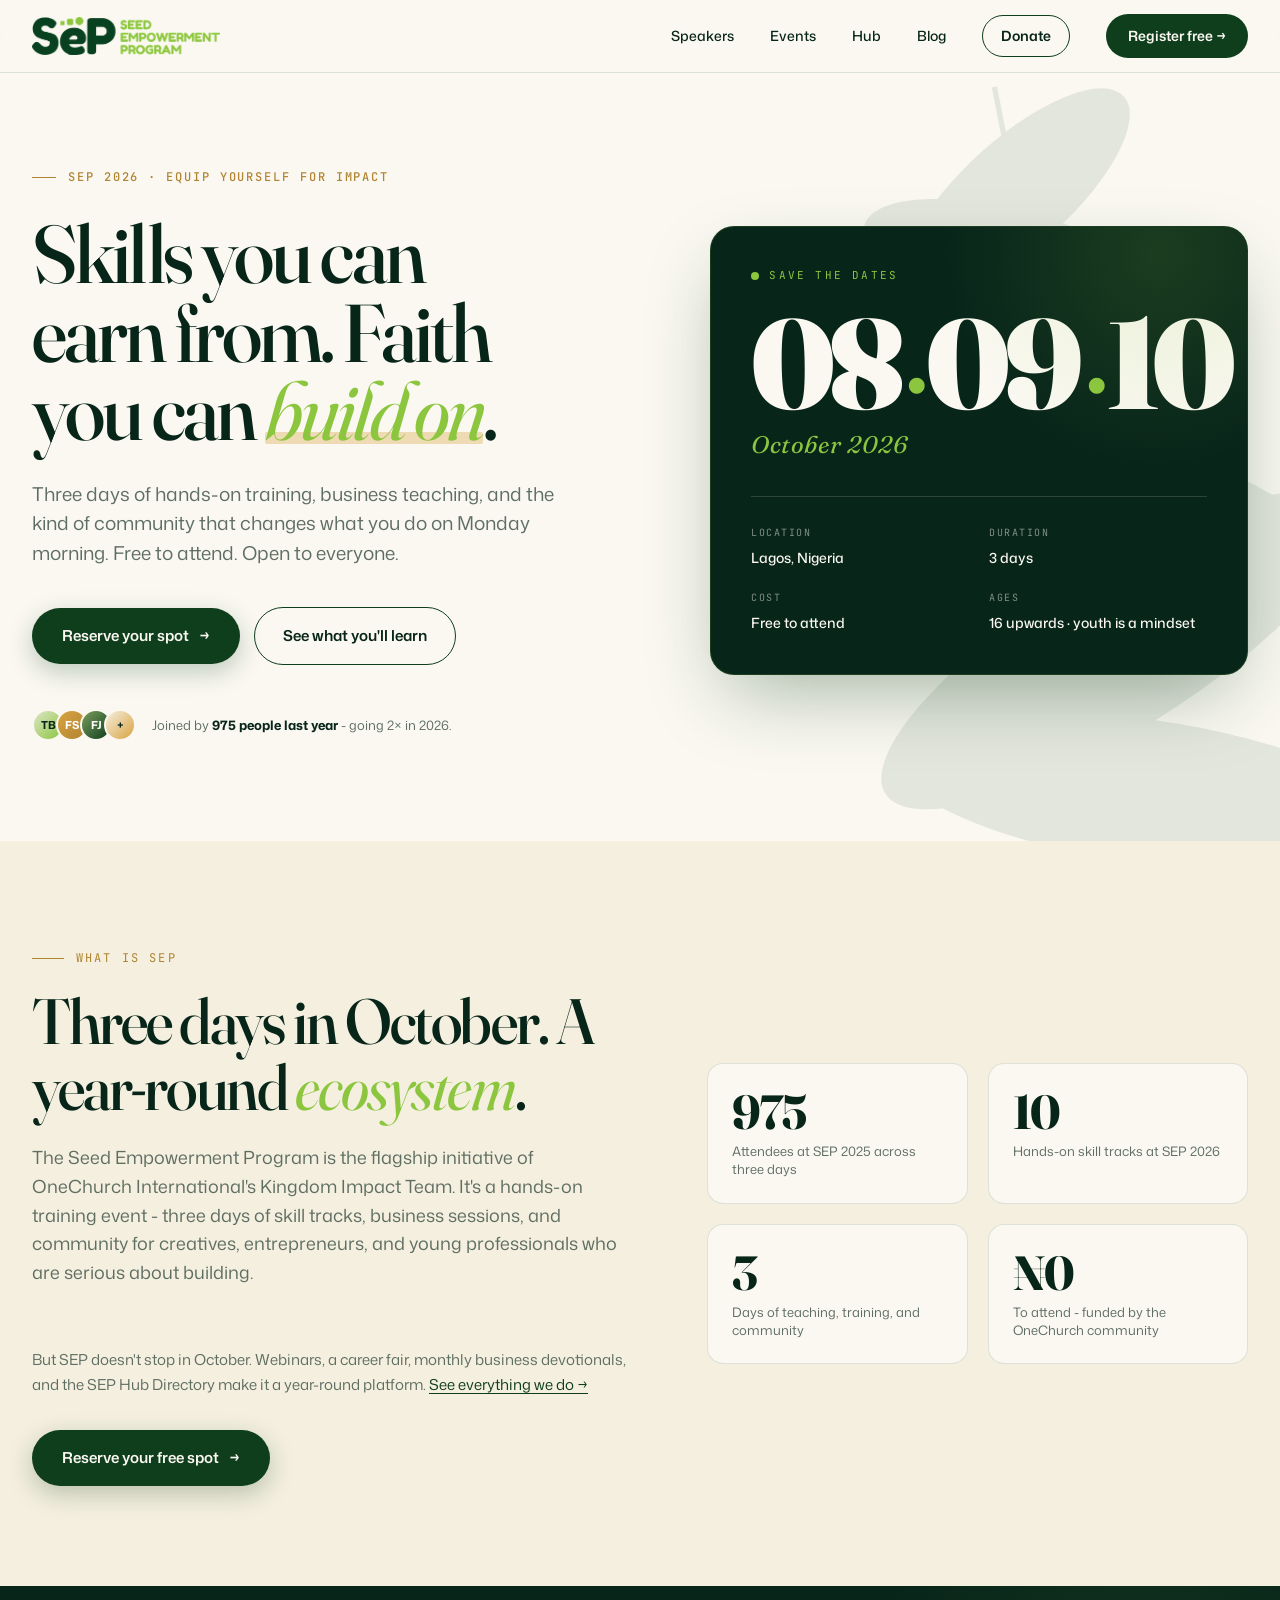
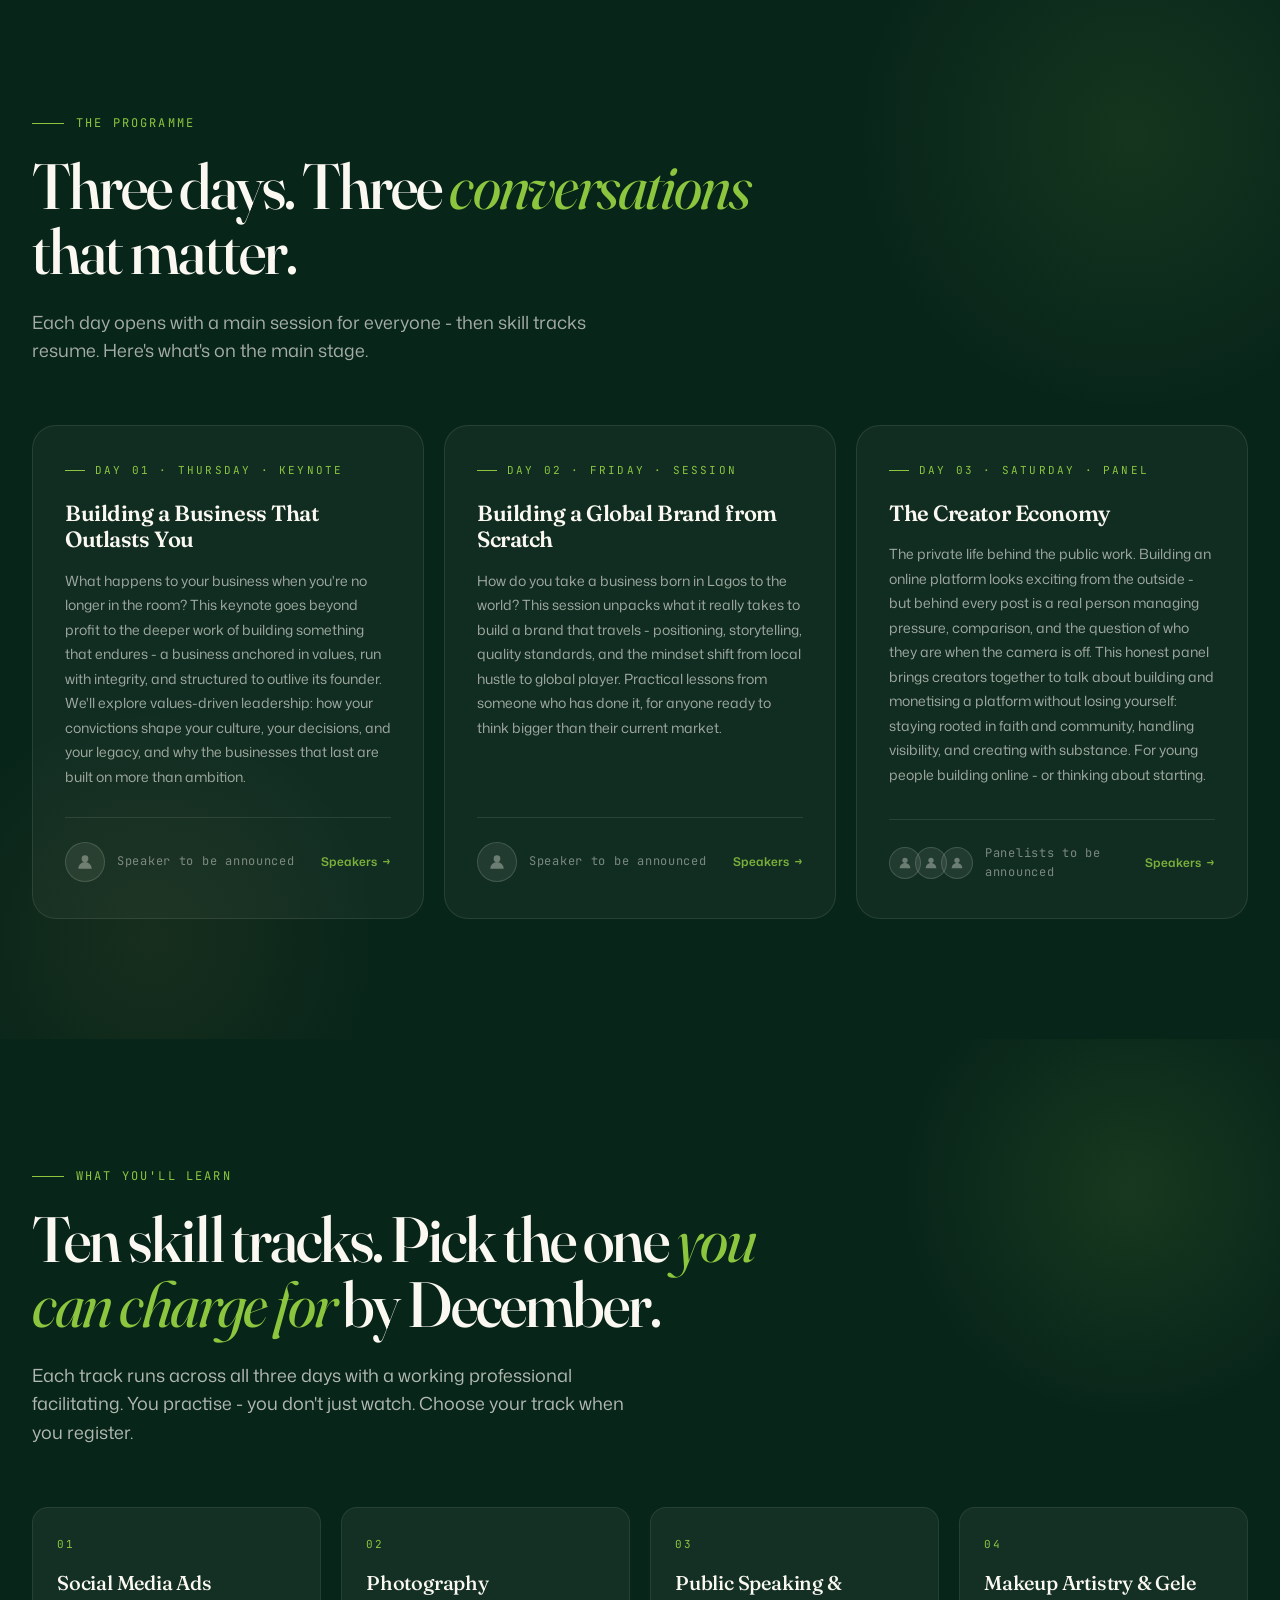
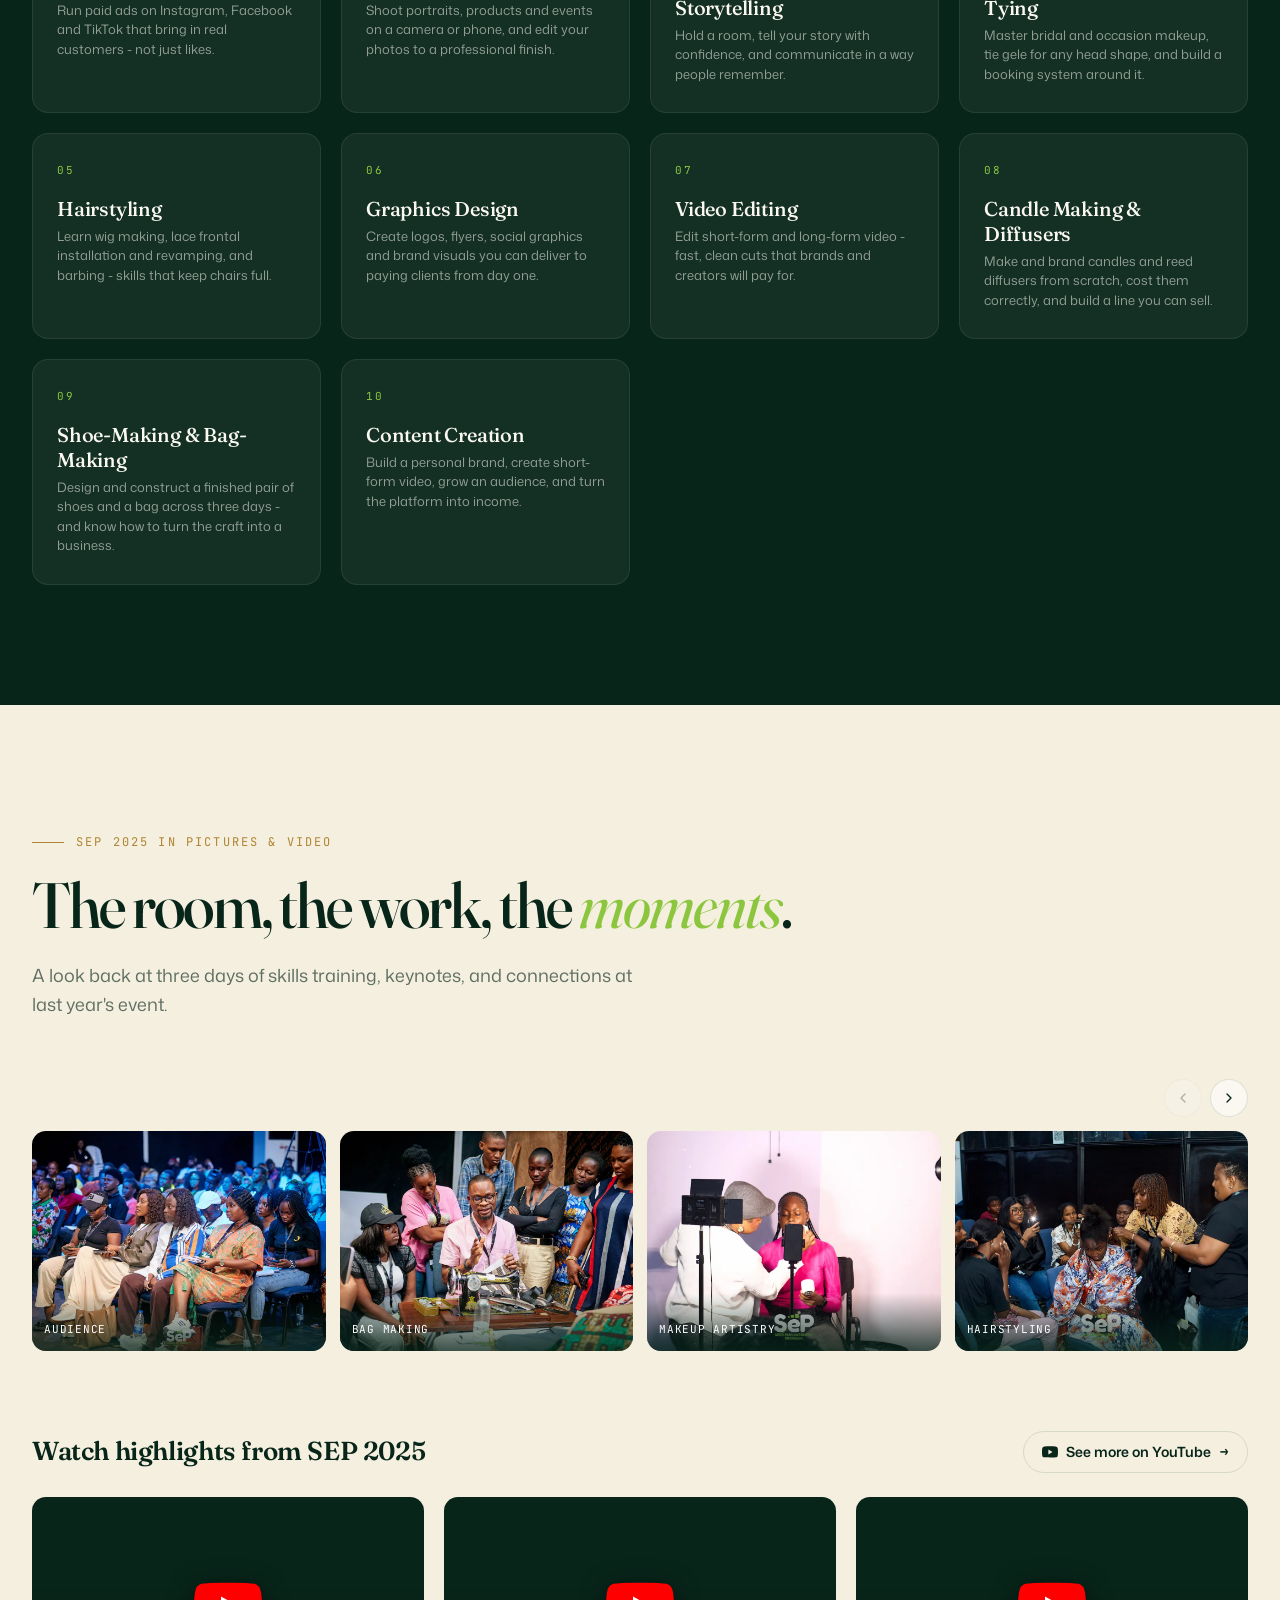
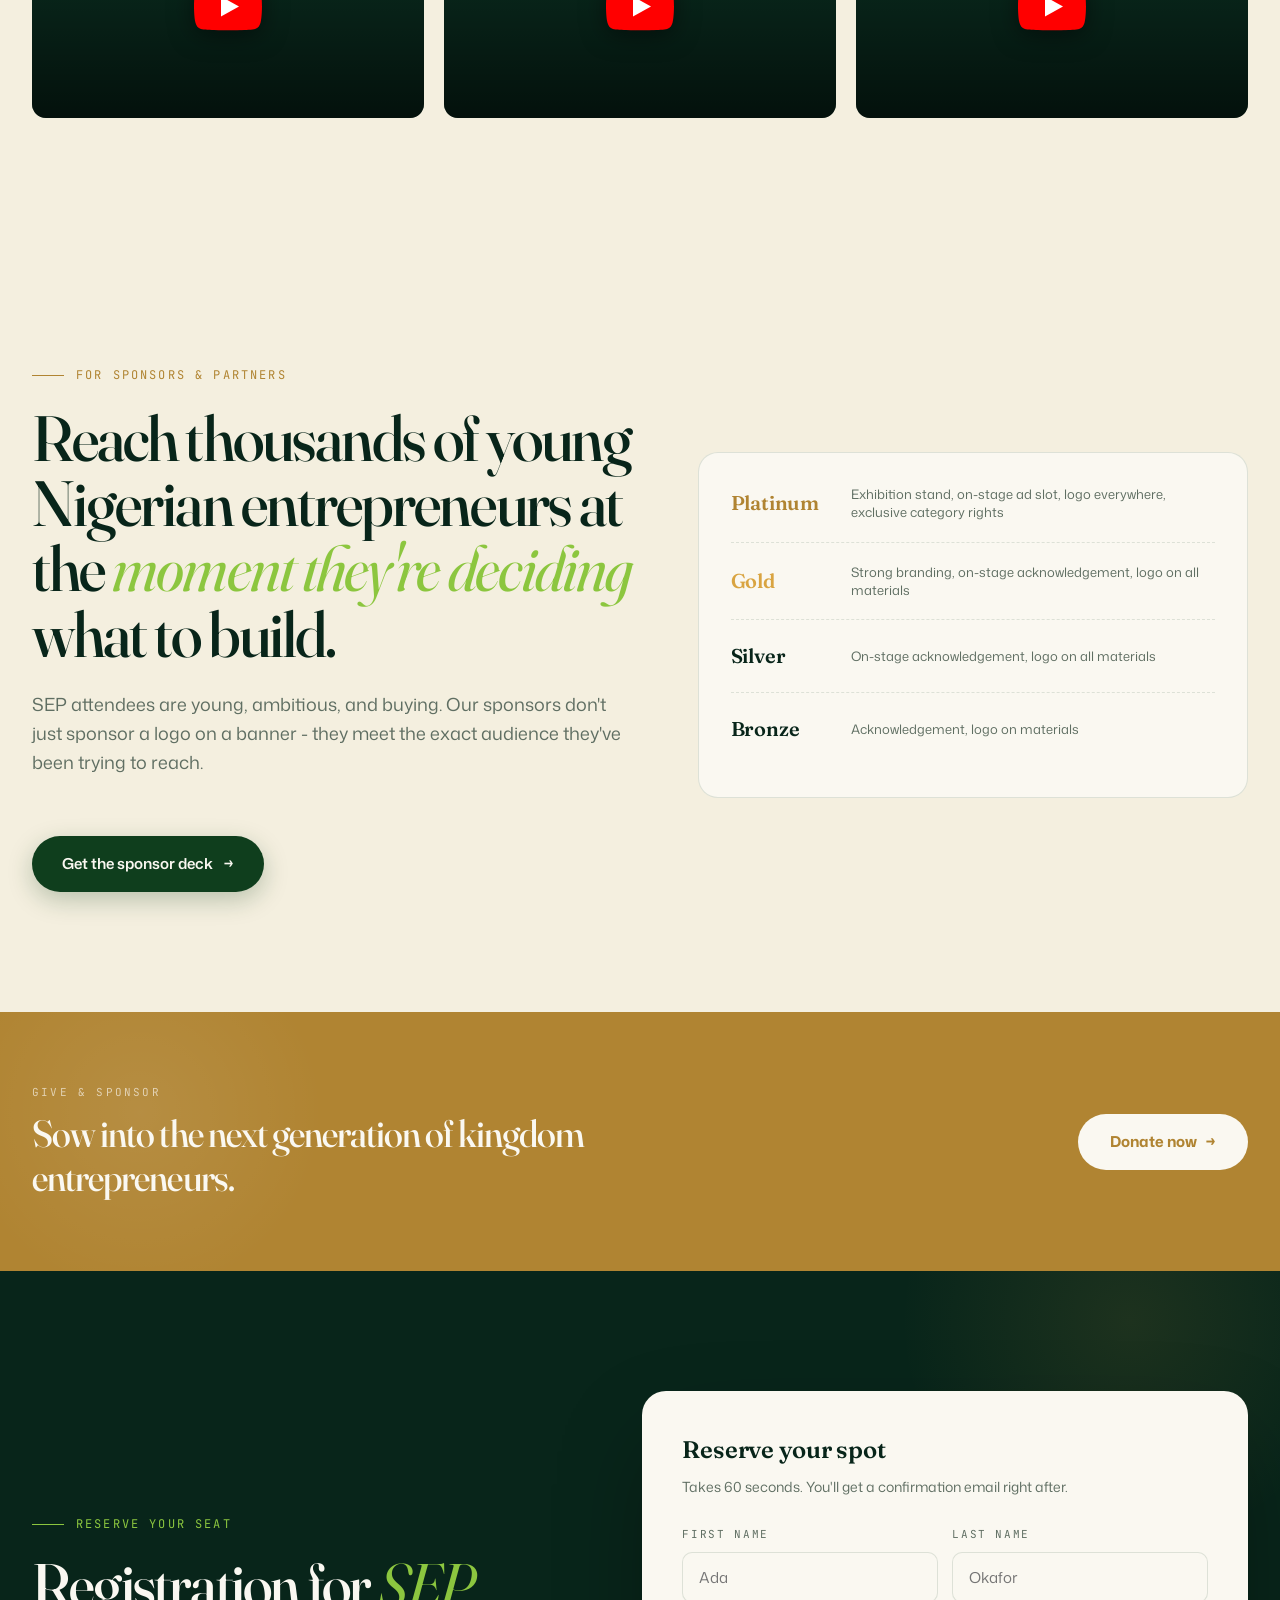
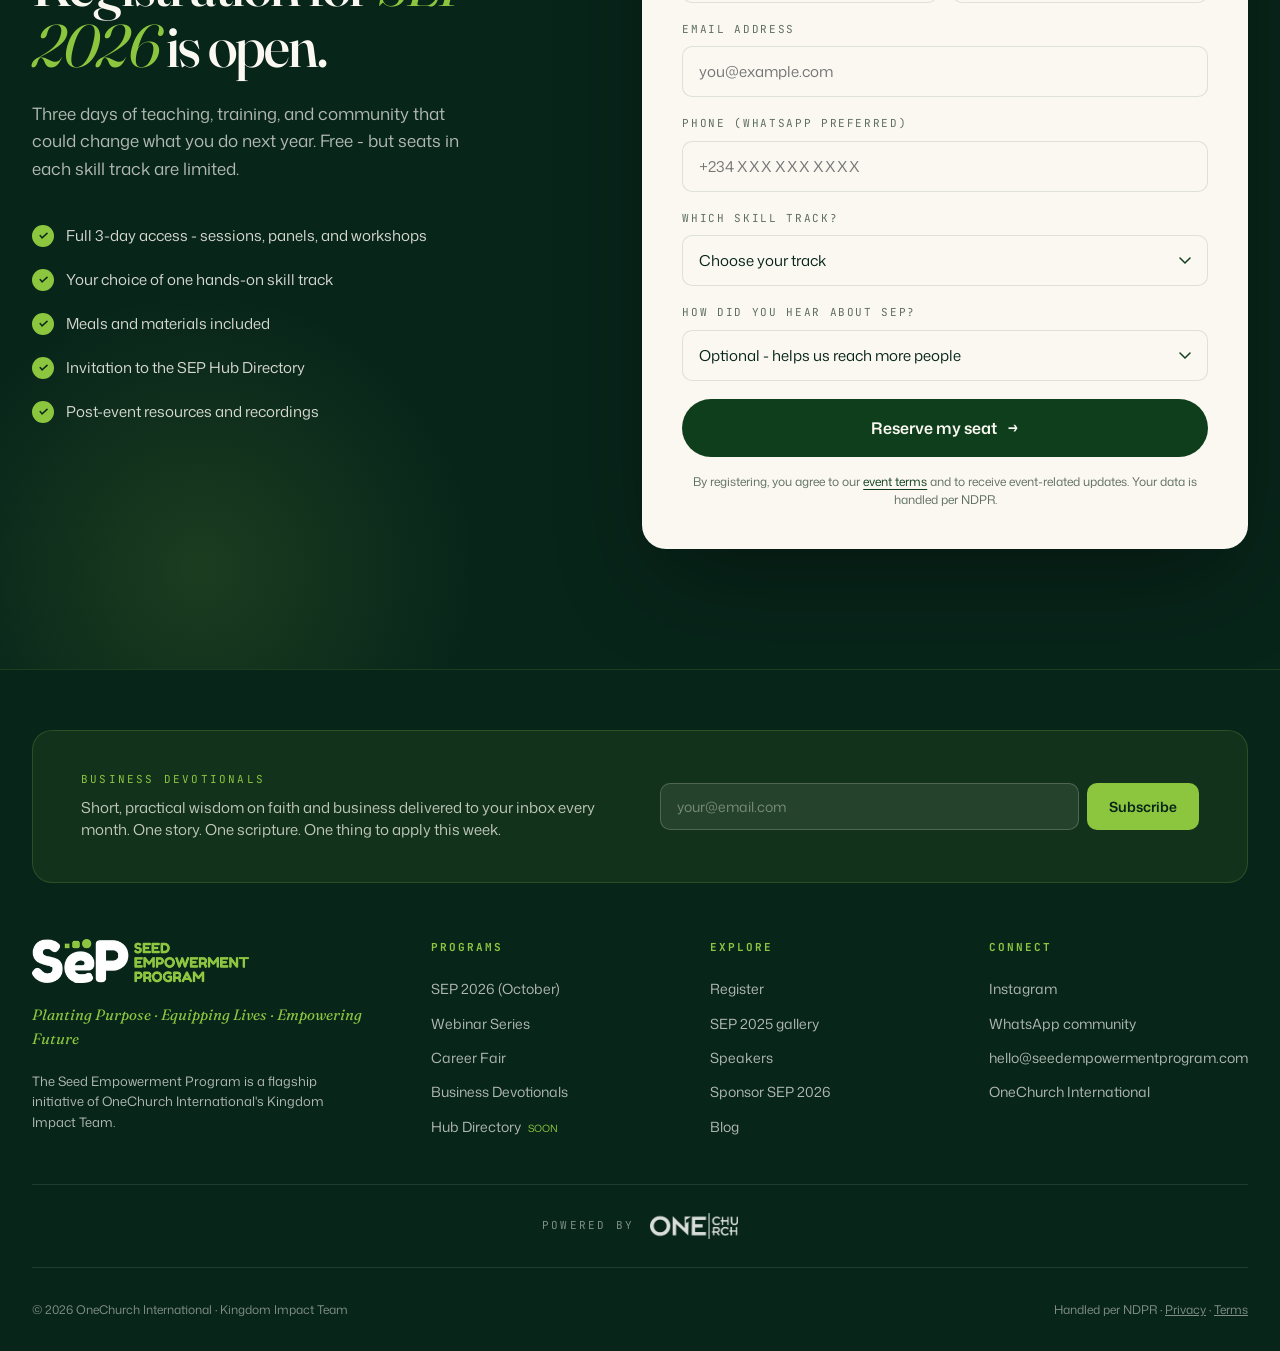
==== commit 3db7368b: "Content: align footer Business Devotionals copy with events page banner Co-Authored-By: Claude Sonne" ====
--- a/index.html
+++ b/index.html
@@ -605,7 +605,7 @@
     <div class="footer-newsletter">
       <div class="footer-newsletter-text">
         <div class="footer-newsletter-label">Business Devotionals</div>
-        <div class="footer-newsletter-sub">Monthly wisdom from faith-based business leaders - on stewardship, leadership, and faith at work. Free.</div>
+        <div class="footer-newsletter-sub">Short, practical wisdom on faith and business delivered to your inbox every month. One story. One scripture. One thing to apply this week.</div>
       </div>
       <form class="footer-newsletter-form" id="devos-form">
         <input type="email" class="footer-newsletter-input" placeholder="your@email.com" required>
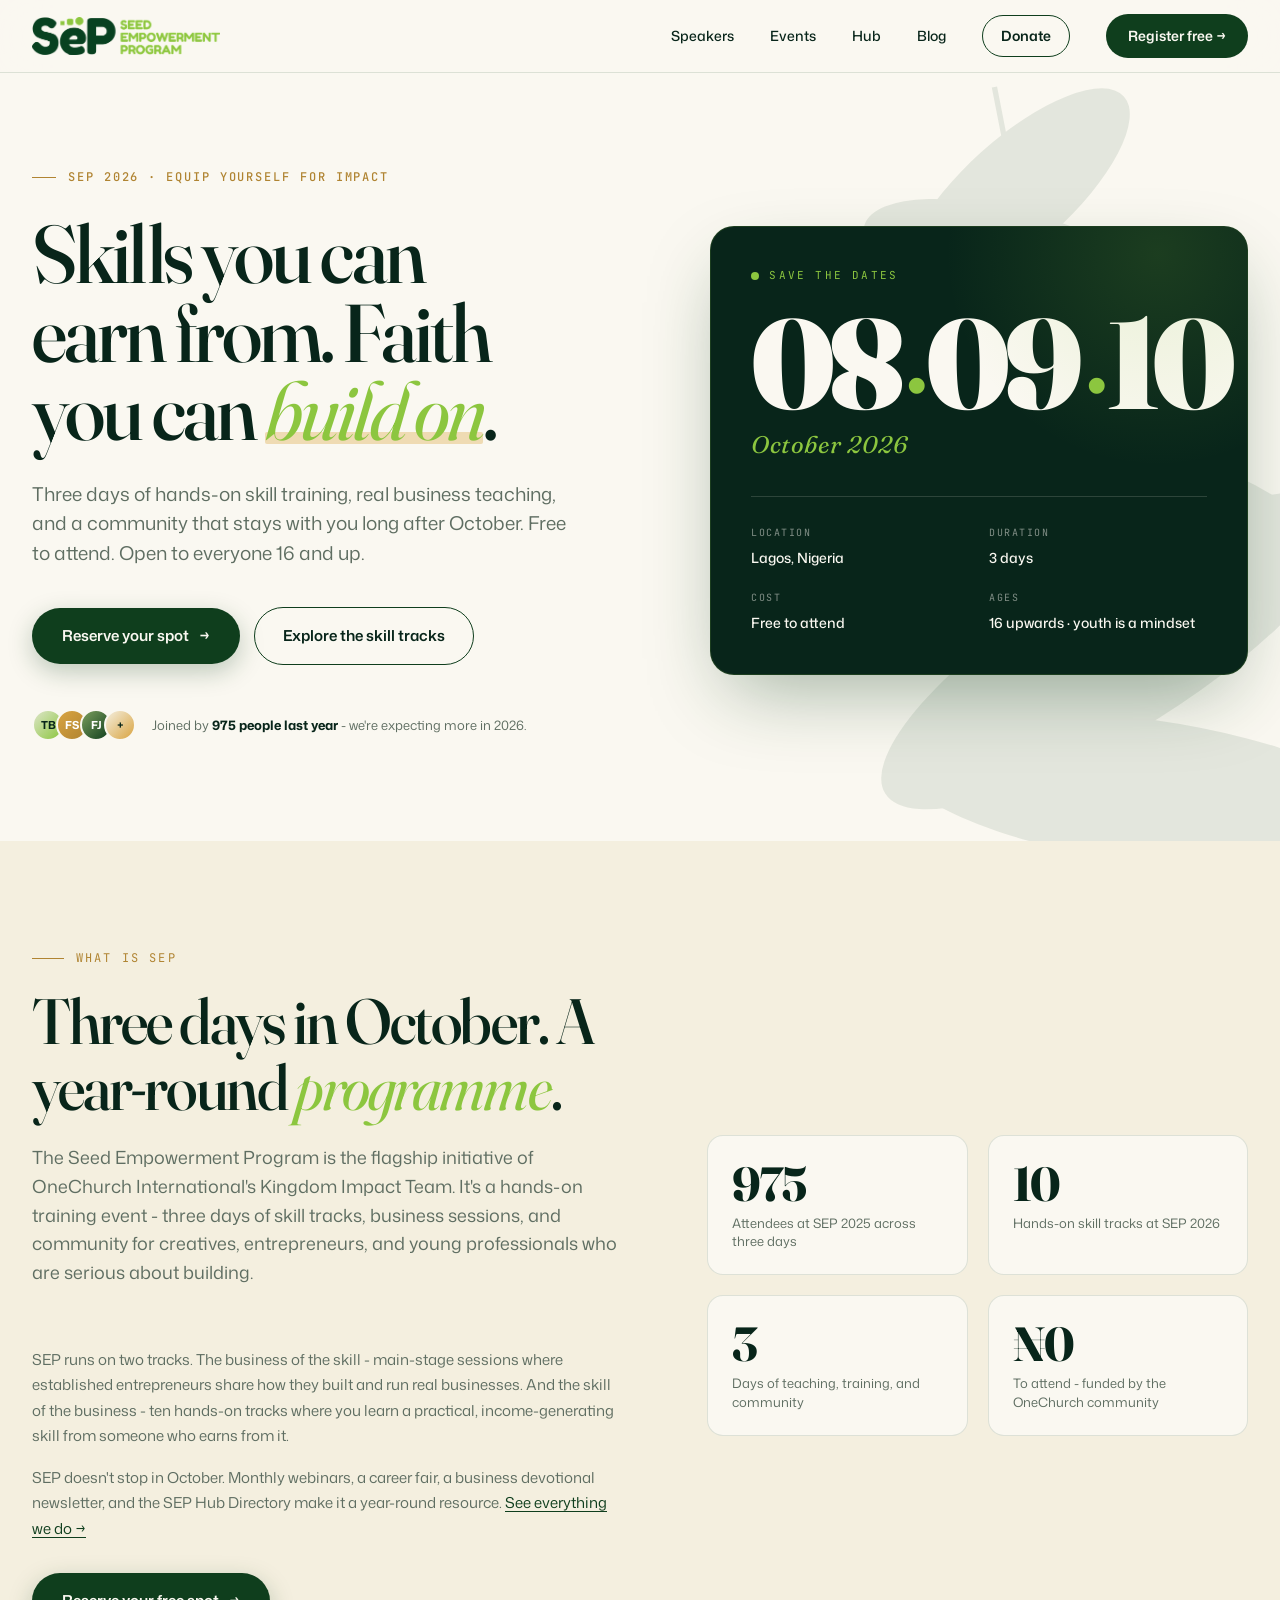
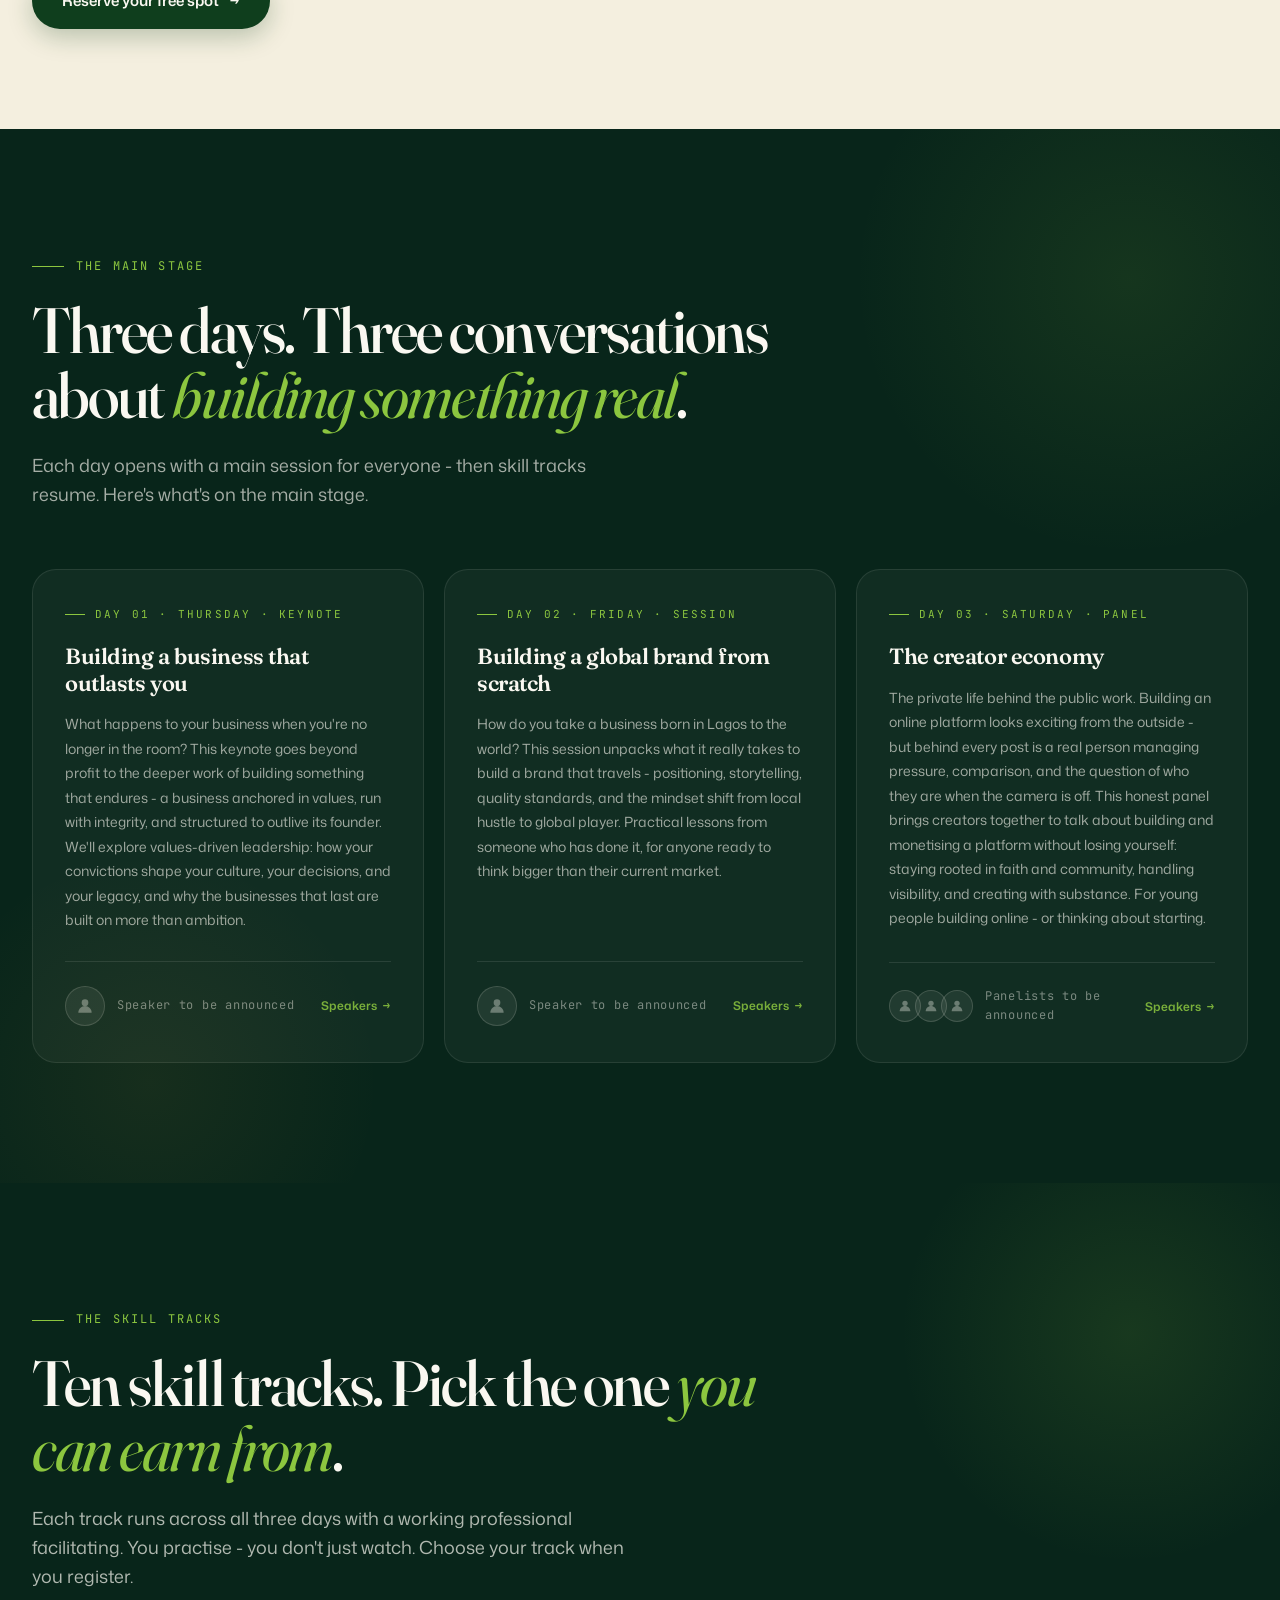
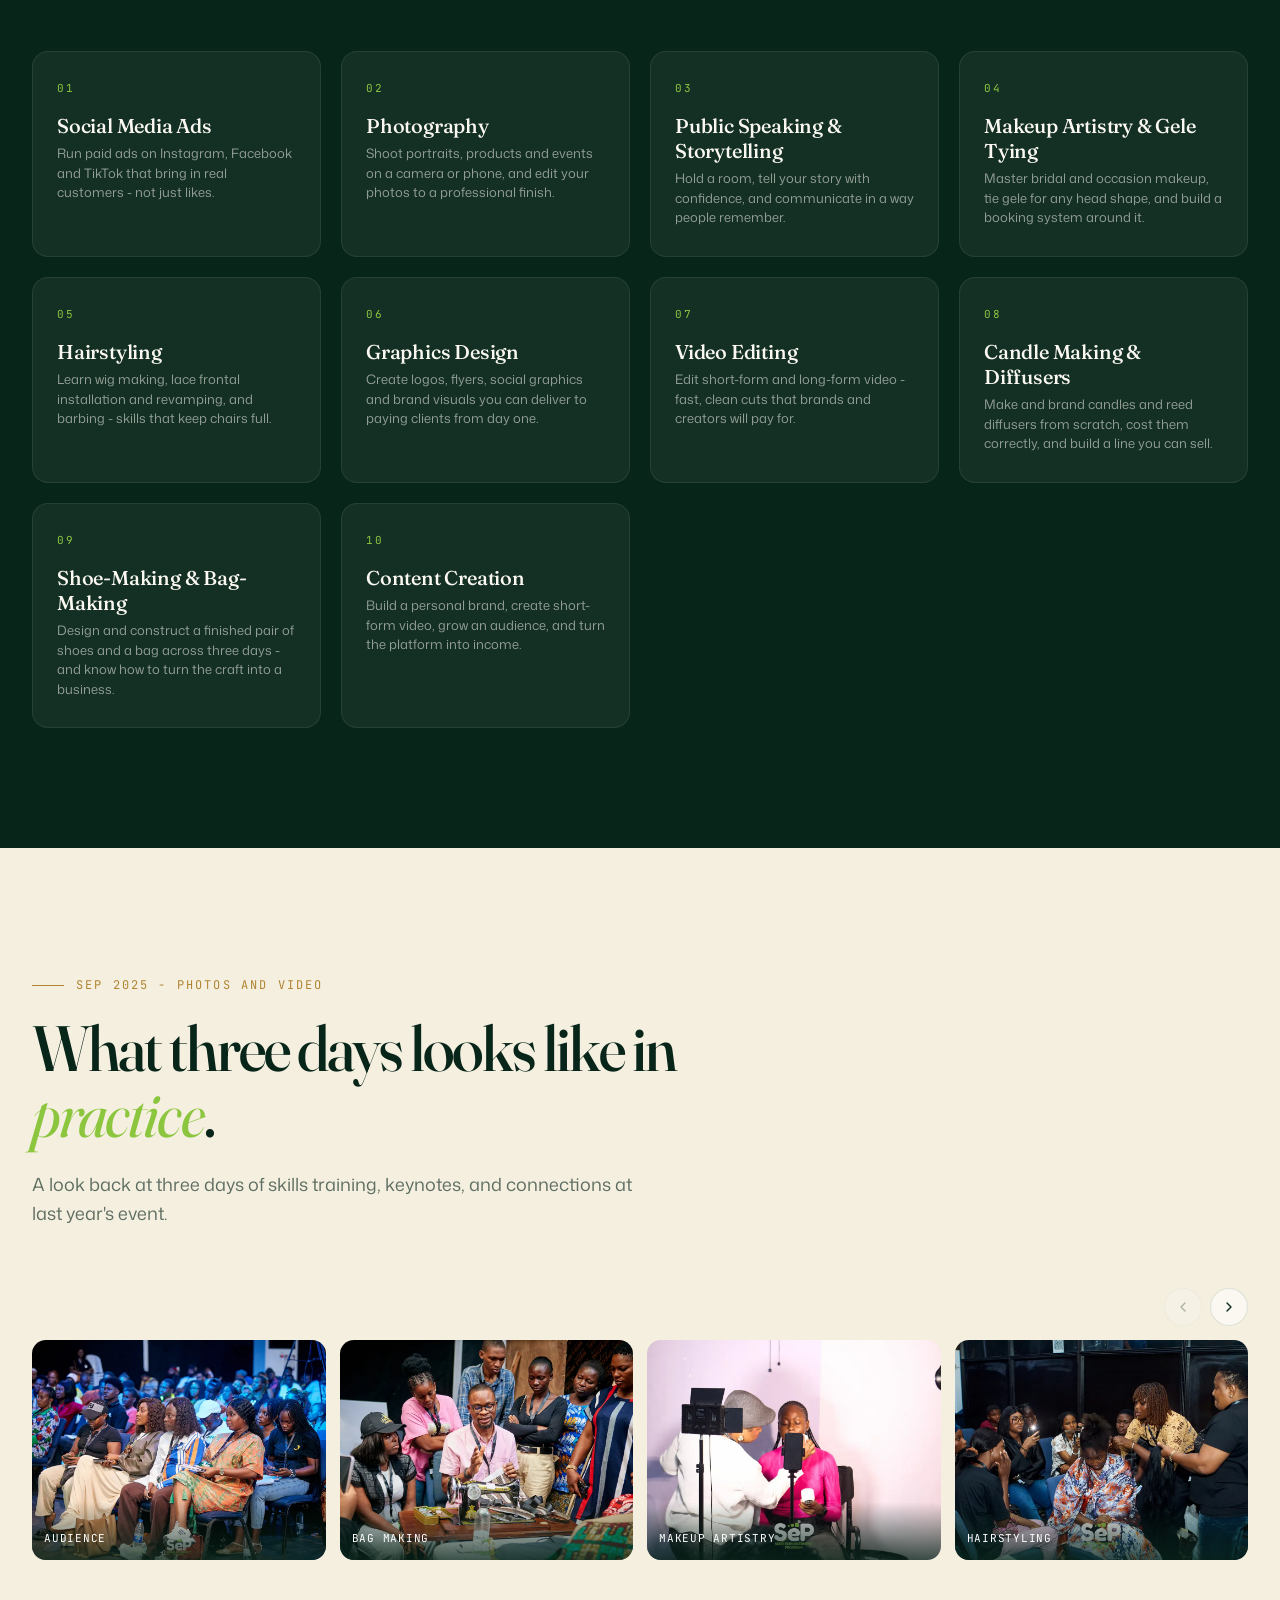
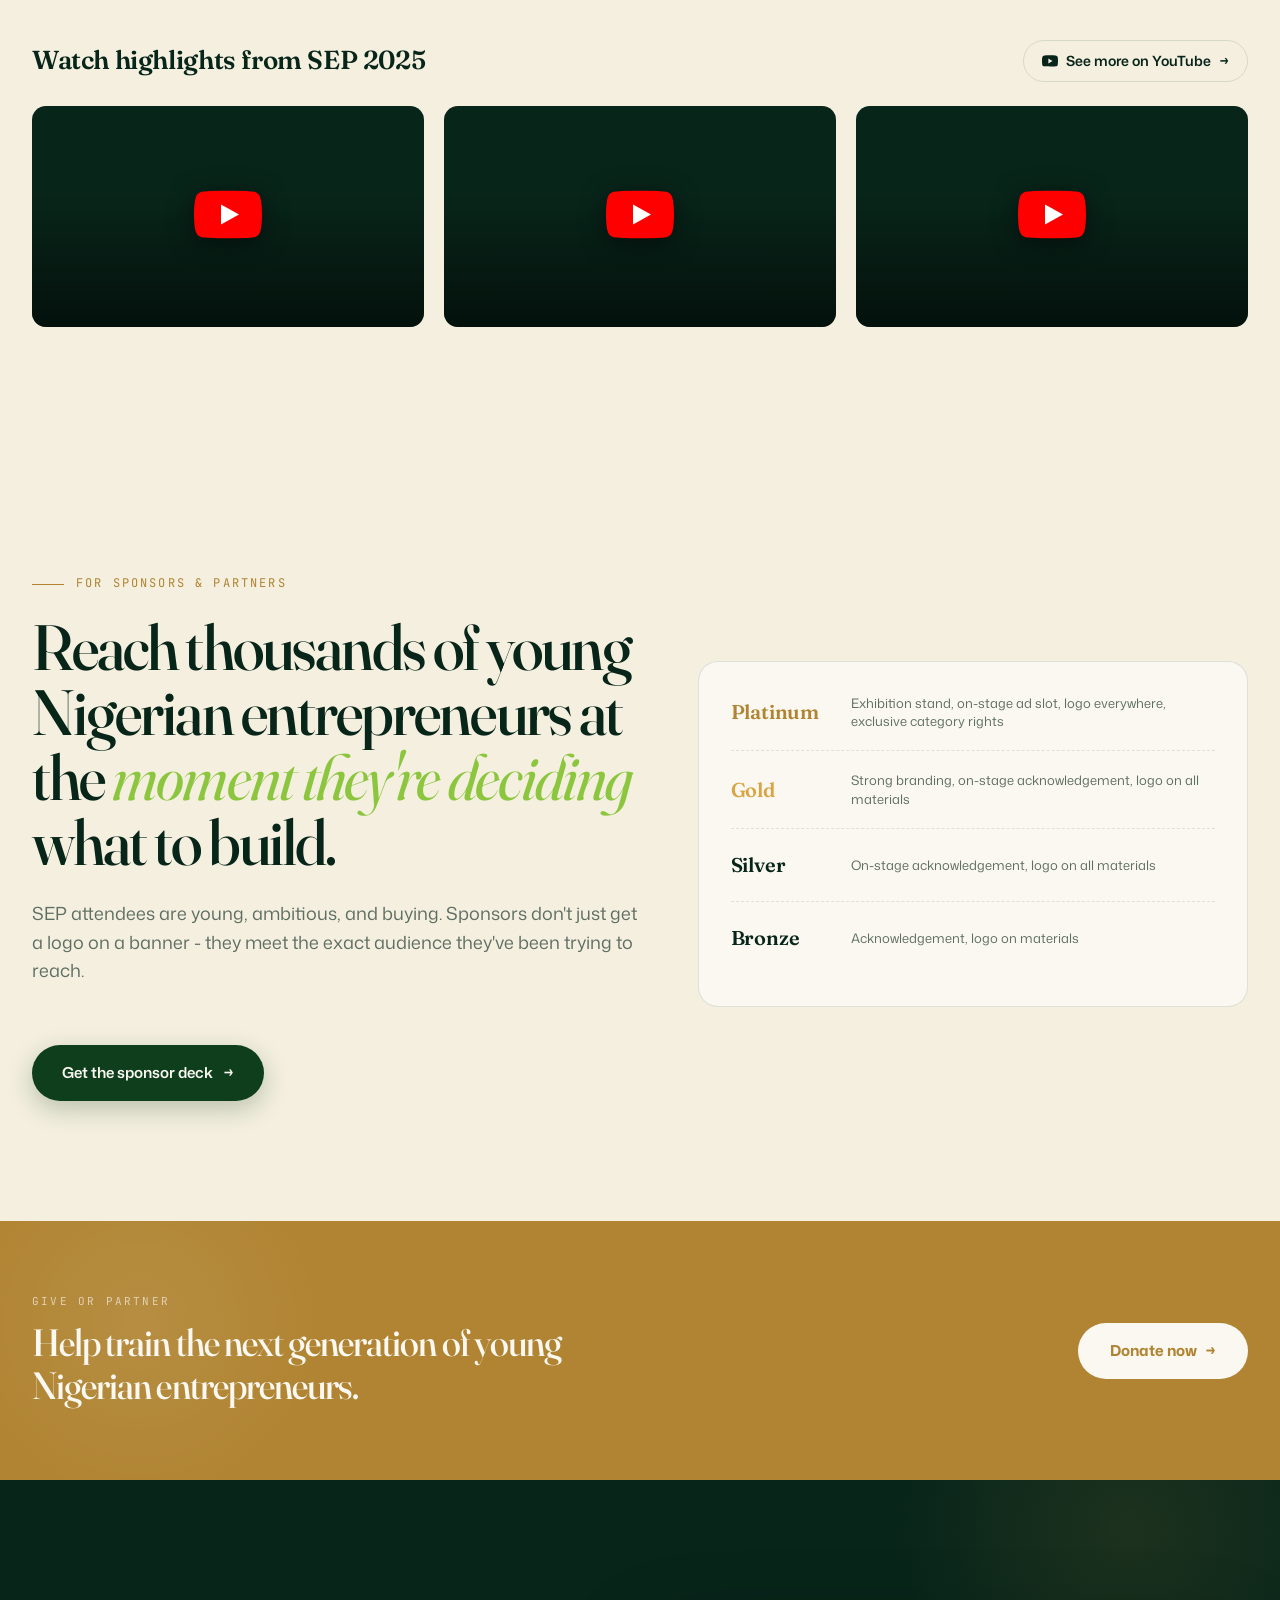
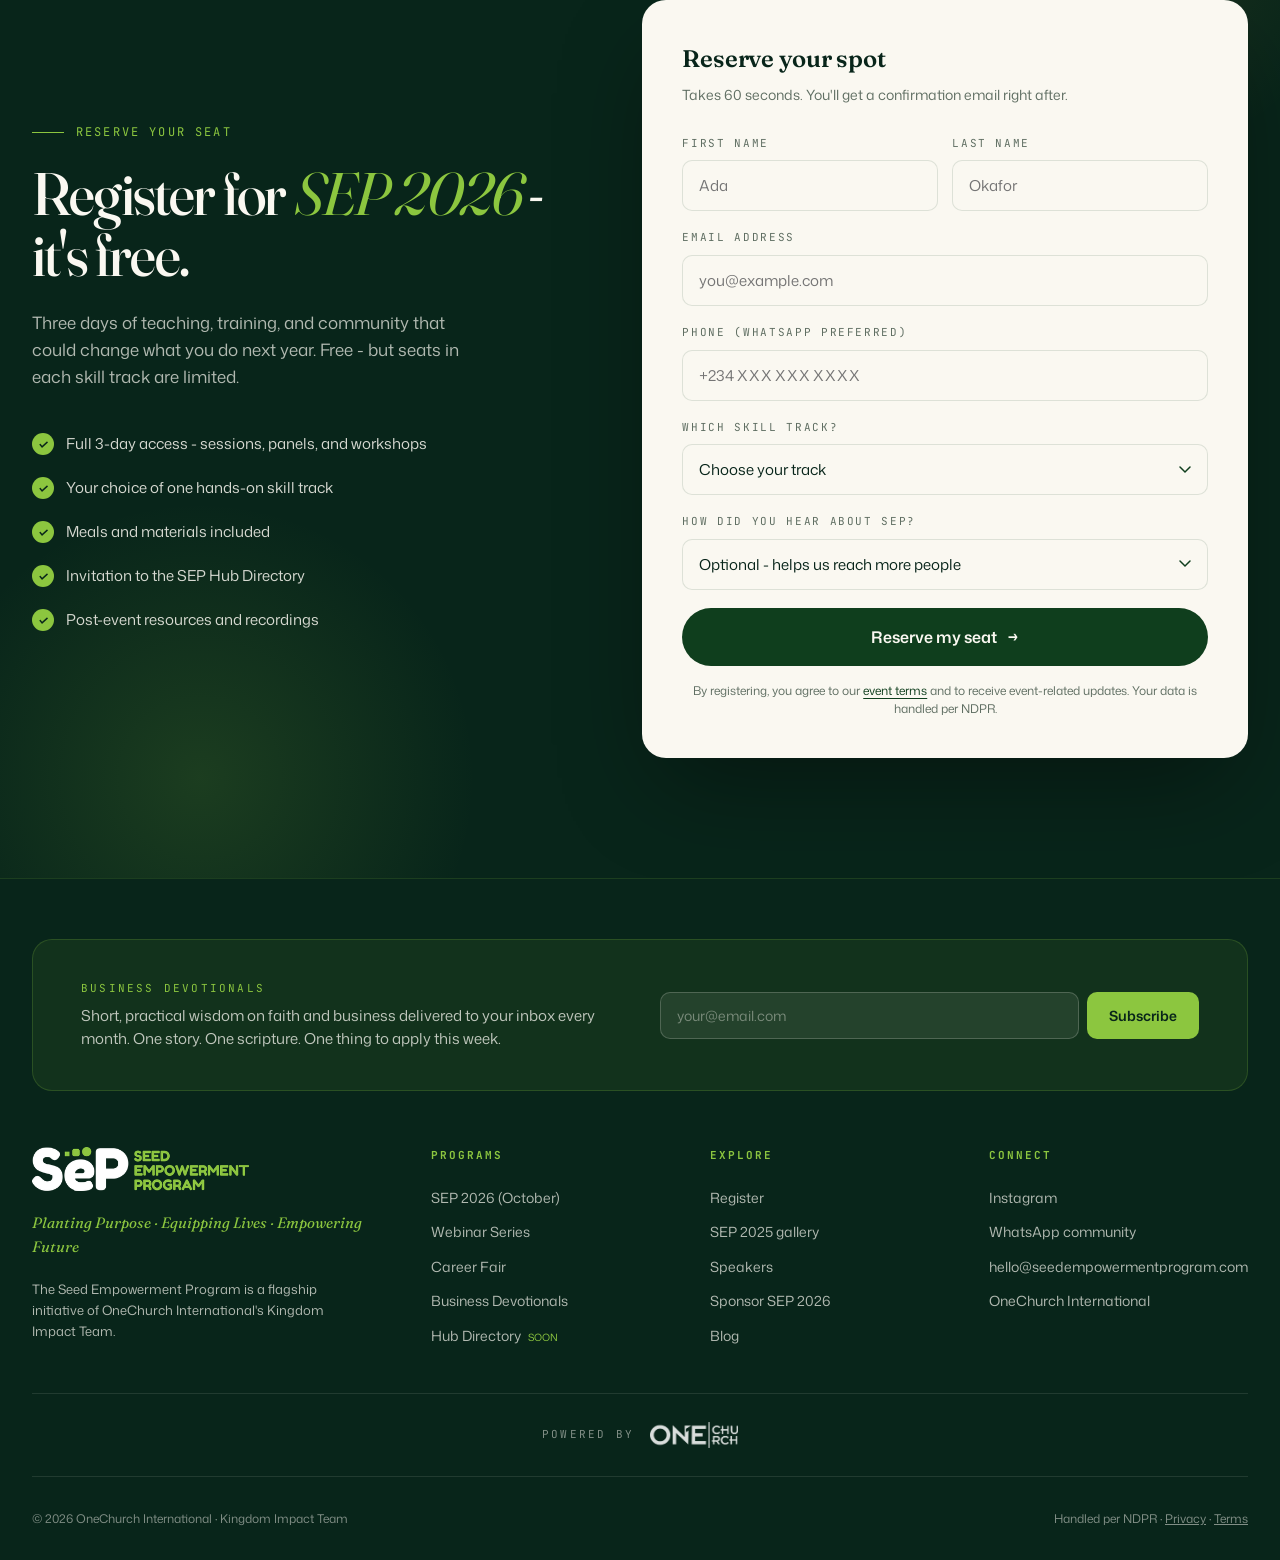
==== commit e7433a3c: "Apply approved copy review across all six pages SEO titles, meta descriptions, H1s, and body copy up" ====
--- a/index.html
+++ b/index.html
@@ -5,8 +5,8 @@
 <meta name="viewport" content="width=device-width, initial-scale=1.0">
 
 <!-- ==== SEO & PAGE META ==== -->
-<title>SEP 2026 - Equip Yourself for Impact | Lagos, Oct 8–10</title>
-<meta name="description" content="Three days of hands-on skills, business teaching, and community. Register free for SEP 2026 - the Seed Empowerment Program flagship event by OneChurch International.">
+<title>Free skills and business training in Lagos | SEP 2026</title>
+<meta name="description" content="Learn a practical skill and hear from real entrepreneurs. SEP 2026 is three days of hands-on training in Lagos, 8-10 October. Free to attend.">
 <meta name="keywords" content="SEP 2026, Seed Empowerment Program, business training Lagos, skills training Nigeria, OneChurch International, entrepreneur conference Nigeria, faith and business, kingdom impact team">
 <meta name="author" content="OneChurch International · Kingdom Impact Team">
 <meta name="robots" content="index, follow">
@@ -17,7 +17,7 @@
 <!-- ==== OPEN GRAPH (Facebook / WhatsApp / LinkedIn share previews) ==== -->
 <meta property="og:type" content="event">
 <meta property="og:site_name" content="Seed Empowerment Program">
-<meta property="og:title" content="SEP 2026 - Equip Yourself for Impact">
+<meta property="og:title" content="Free skills and business training in Lagos | SEP 2026">
 <meta property="og:description" content="Three days of hands-on skills, business teaching, and community. October 8–10, 2026 in Lagos. Free to attend.">
 <meta property="og:url" content="https://www.seedempowermentprogram.com/">
 <meta property="og:image" content="https://www.seedempowermentprogram.com/og-image.jpg">
@@ -28,7 +28,7 @@
 
 <!-- ==== TWITTER / X ==== -->
 <meta name="twitter:card" content="summary_large_image">
-<meta name="twitter:title" content="SEP 2026 - Equip Yourself for Impact">
+<meta name="twitter:title" content="Free skills and business training in Lagos | SEP 2026">
 <meta name="twitter:description" content="Three days of hands-on skills, business teaching, and community. October 8–10, 2026 in Lagos.">
 <meta name="twitter:image" content="https://www.seedempowermentprogram.com/og-image.jpg">
 
@@ -122,13 +122,13 @@
     <div>
       <div class="eyebrow">SEP 2026 · Equip yourself for impact</div>
       <h1>Skills you can<br>earn from. Faith<br>you can <span class="accent">build on</span>.</h1>
-      <p class="lead">Three days of hands-on training, business teaching, and the kind of community that changes what you do on Monday morning. Free to attend. Open to everyone.</p>
+      <p class="lead">Three days of hands-on skill training, real business teaching, and a community that stays with you long after October. Free to attend. Open to everyone 16 and up.</p>
       <div class="hero-ctas">
         <a href="#register" class="btn btn-primary">
           Reserve your spot
           <span class="arrow">→</span>
         </a>
-        <a href="#skills" class="btn btn-ghost">See what you'll learn</a>
+        <a href="#skills" class="btn btn-ghost">Explore the skill tracks</a>
       </div>
       <div class="hero-trust">
         <div class="hero-trust-dots">
@@ -137,7 +137,7 @@
           <div class="trust-dot">FJ</div>
           <div class="trust-dot">+</div>
         </div>
-        <span>Joined by <strong style="color: var(--forest-deep);">975 people last year</strong> - going 2× in 2026.</span>
+        <span>Joined by <strong style="color: var(--forest-deep);">975 people last year</strong> - we're expecting more in 2026.</span>
       </div>
     </div>
     <div class="date-card">
@@ -172,9 +172,10 @@
     <div class="about-sep-inner">
       <div>
         <div class="section-label">What is SEP</div>
-        <h2 class="section-title">Three days in October. A year-round <em>ecosystem</em>.</h2>
+        <h2 class="section-title">Three days in October. A year-round <em>programme</em>.</h2>
         <p class="section-sub">The Seed Empowerment Program is the flagship initiative of OneChurch International's Kingdom Impact Team. It's a hands-on training event - three days of skill tracks, business sessions, and community for creatives, entrepreneurs, and young professionals who are serious about building.</p>
-        <p style="font-size: 15px; color: var(--muted); line-height: 1.7; margin-top: 16px;">But SEP doesn't stop in October. Webinars, a career fair, monthly business devotionals, and the SEP Hub Directory make it a year-round platform. <a href="events.html" style="color: var(--forest); text-decoration: underline; text-underline-offset: 3px;">See everything we do →</a></p>
+        <p style="font-size: 15px; color: var(--muted); line-height: 1.7; margin-top: 16px;">SEP runs on two tracks. The business of the skill - main-stage sessions where established entrepreneurs share how they built and run real businesses. And the skill of the business - ten hands-on tracks where you learn a practical, income-generating skill from someone who earns from it.</p>
+        <p style="font-size: 15px; color: var(--muted); line-height: 1.7; margin-top: 16px;">SEP doesn't stop in October. Monthly webinars, a career fair, a business devotional newsletter, and the SEP Hub Directory make it a year-round resource. <a href="events.html" style="color: var(--forest); text-decoration: underline; text-underline-offset: 3px;">See everything we do →</a></p>
         <a href="#register" class="btn btn-primary" style="margin-top: 32px;">Reserve your free spot <span class="arrow">→</span></a>
       </div>
       <div class="about-sep-stats">
@@ -202,8 +203,8 @@
 <!-- ============ THE THREE DAYS ============ -->
 <section class="three-days" id="sessions">
   <div class="container">
-    <div class="section-label">The programme</div>
-    <h2 class="section-title">Three days. Three <em>conversations</em> that matter.</h2>
+    <div class="section-label">The main stage</div>
+    <h2 class="section-title">Three days. Three conversations about <em>building something real</em>.</h2>
     <p class="section-sub" style="color: rgba(250,248,241,.65);">Each day opens with a main session for everyone - then skill tracks resume. Here's what's on the main stage.</p>
 
     <div class="three-days-grid">
@@ -211,7 +212,7 @@
       <!-- Day 1 Keynote -->
       <div class="day-session-card">
         <div class="day-session-tag">Day 01 · Thursday · Keynote</div>
-        <div class="day-session-title">Building a Business That Outlasts You</div>
+        <div class="day-session-title">Building a business that outlasts you</div>
         <p class="day-session-desc">What happens to your business when you're no longer in the room? This keynote goes beyond profit to the deeper work of building something that endures - a business anchored in values, run with integrity, and structured to outlive its founder. We'll explore values-driven leadership: how your convictions shape your culture, your decisions, and your legacy, and why the businesses that last are built on more than ambition.</p>
         <div class="day-session-footer">
           <div style="display: flex; align-items: center; gap: 12px;">
@@ -231,7 +232,7 @@
       <!-- Day 2 Session -->
       <div class="day-session-card">
         <div class="day-session-tag">Day 02 · Friday · Session</div>
-        <div class="day-session-title">Building a Global Brand from Scratch</div>
+        <div class="day-session-title">Building a global brand from scratch</div>
         <p class="day-session-desc">How do you take a business born in Lagos to the world? This session unpacks what it really takes to build a brand that travels - positioning, storytelling, quality standards, and the mindset shift from local hustle to global player. Practical lessons from someone who has done it, for anyone ready to think bigger than their current market.</p>
         <div class="day-session-footer">
           <div style="display: flex; align-items: center; gap: 12px;">
@@ -251,7 +252,7 @@
       <!-- Day 3 Panel -->
       <div class="day-session-card">
         <div class="day-session-tag">Day 03 · Saturday · Panel</div>
-        <div class="day-session-title">The Creator Economy</div>
+        <div class="day-session-title">The creator economy</div>
         <p class="day-session-desc">The private life behind the public work. Building an online platform looks exciting from the outside - but behind every post is a real person managing pressure, comparison, and the question of who they are when the camera is off. This honest panel brings creators together to talk about building and monetising a platform without losing yourself: staying rooted in faith and community, handling visibility, and creating with substance. For young people building online - or thinking about starting.</p>
         <div class="day-session-footer">
           <div style="display: flex; align-items: center; gap: 12px;">
@@ -281,8 +282,8 @@
 <!-- ============ SKILL TRACKS ============ -->
 <section class="skills" id="skills">
   <div class="container">
-    <div class="section-label">What you'll learn</div>
-    <h2 class="section-title">Ten skill tracks. Pick the one <em>you can charge for</em> by December.</h2>
+    <div class="section-label">The skill tracks</div>
+    <h2 class="section-title">Ten skill tracks. Pick the one <em>you can earn from</em>.</h2>
     <p class="section-sub">Each track runs across all three days with a working professional facilitating. You practise - you don't just watch. Choose your track when you register.</p>
 
     <div class="skills-grid">
@@ -344,8 +345,8 @@
 <!-- ============ GALLERY (SEP 2025 Photos + Videos) ============ -->
 <section class="gallery" id="gallery">
   <div class="container">
-    <div class="section-label">SEP 2025 in pictures &amp; video</div>
-    <h2 class="section-title">The room, the work, the <em>moments</em>.</h2>
+    <div class="section-label">SEP 2025 - photos and video</div>
+    <h2 class="section-title">What three days looks like in <em>practice</em>.</h2>
     <p class="section-sub">A look back at three days of skills training, keynotes, and connections at last year's event.</p>
 
     <div class="gallery-carousel">
@@ -366,27 +367,27 @@
             <span class="gallery-label">Audience</span>
           </div>
           <div class="gallery-item" data-caption="Bag Making track — live demonstration">
-            <img loading="lazy" src="gallery/gallery-02.webp" alt="Bag Making track">
+            <img loading="lazy" src="gallery/gallery-02.webp" alt="Bag Making skill track at SEP 2025">
             <span class="gallery-label">Bag Making</span>
           </div>
           <div class="gallery-item" data-caption="Makeup Artistry track — beauty content creation">
-            <img loading="lazy" src="gallery/gallery-03.webp" alt="Makeup Artistry track">
+            <img loading="lazy" src="gallery/gallery-03.webp" alt="Makeup Artistry skill track at SEP 2025">
             <span class="gallery-label">Makeup Artistry</span>
           </div>
           <div class="gallery-item" data-caption="Hairstyling track — hands-on demonstration">
-            <img loading="lazy" src="gallery/gallery-04.webp" alt="Hairstyling track">
+            <img loading="lazy" src="gallery/gallery-04.webp" alt="Hairstyling skill track at SEP 2025">
             <span class="gallery-label">Hairstyling</span>
           </div>
           <div class="gallery-item" data-caption="Photography track — facilitator session">
-            <img loading="lazy" src="gallery/gallery-05.webp" alt="Photography track">
+            <img loading="lazy" src="gallery/gallery-05.webp" alt="Photography skill track at SEP 2025">
             <span class="gallery-label">Photography</span>
           </div>
           <div class="gallery-item" data-caption="Public Speaking track — participant presents">
-            <img loading="lazy" src="gallery/gallery-06.webp" alt="Public Speaking track">
+            <img loading="lazy" src="gallery/gallery-06.webp" alt="Public Speaking skill track at SEP 2025">
             <span class="gallery-label">Public Speaking</span>
           </div>
           <div class="gallery-item" data-caption="Digital Marketing track — expert session">
-            <img loading="lazy" src="gallery/gallery-07.webp" alt="Digital Marketing track">
+            <img loading="lazy" src="gallery/gallery-07.webp" alt="Digital Marketing skill track at SEP 2025">
             <span class="gallery-label">Digital Marketing</span>
           </div>
           <div class="gallery-item" data-caption="The crowd at SEP 2025">
@@ -474,7 +475,7 @@
     <div>
       <div class="section-label">For sponsors &amp; partners</div>
       <h2 class="section-title">Reach thousands of young Nigerian entrepreneurs at the <em>moment they're deciding</em> what to build.</h2>
-      <p class="section-sub">SEP attendees are young, ambitious, and buying. Our sponsors don't just sponsor a logo on a banner - they meet the exact audience they've been trying to reach.</p>
+      <p class="section-sub">SEP attendees are young, ambitious, and buying. Sponsors don't just get a logo on a banner - they meet the exact audience they've been trying to reach.</p>
       <a href="mailto:partnerships@seedempowermentprogram.com" class="btn btn-primary">Get the sponsor deck <span class="arrow">→</span></a>
     </div>
     <div class="sponsors-tiers">
@@ -503,8 +504,8 @@
   <div class="container">
     <div class="donate-strip-inner">
       <div>
-        <div class="donate-strip-label">Give & sponsor</div>
-        <div class="donate-strip-heading">Sow into the next generation of kingdom entrepreneurs.</div>
+        <div class="donate-strip-label">Give or partner</div>
+        <div class="donate-strip-heading">Help train the next generation of young Nigerian entrepreneurs.</div>
       </div>
       <a href="donate.html" class="btn-donate">Donate now <span>→</span></a>
     </div>
@@ -516,7 +517,7 @@
   <div class="container register-inner">
     <div>
       <div class="section-label">Reserve your seat</div>
-      <h2>Registration for <em>SEP 2026</em> is open.</h2>
+      <h2>Register for <em>SEP 2026</em> - it's free.</h2>
       <p class="lead">Three days of teaching, training, and community that could change what you do next year. Free - but seats in each skill track are limited.</p>
       <ul class="register-perks">
         <li>Full 3-day access - sessions, panels, and workshops</li>
--- a/css/main.css
+++ b/css/main.css
@@ -1,5 +1,5 @@
 * { margin: 0; padding: 0; box-sizing: border-box; }
-html { scroll-behavior: smooth; }
+html { scroll-behavior: smooth; overflow-x: hidden; }
 
 :root {
   --forest: #0F3E1D;
@@ -3532,7 +3532,10 @@
   .section-sub { font-size: 16px; margin-bottom: 40px; }
   .hero p.lead { font-size: 16px; margin-bottom: 32px; }
   .page-hero p.lead { font-size: 16px; }
-  .hero-trust { margin-top: 28px; }
+
+  /* Trust badge — wrap dots + text onto two lines if needed */
+  .hero-trust { margin-top: 28px; flex-wrap: wrap; gap: 10px 14px; }
+  .hero-trust > span { font-size: 12px; flex: 1 1 200px; min-width: 0; }
 
   /* Stat numbers */
   .stat-item .stat-num { font-size: 40px; }
@@ -3600,10 +3603,18 @@
   .hero-ctas          { flex-direction: column; align-items: stretch; }
   .hero-ctas .btn     { justify-content: center; }
 
+  /* Trust dots — slightly smaller to save horizontal space */
+  .trust-dot { width: 28px; height: 28px; font-size: 10px; }
+
   /* Footer — single column at this width */
   .footer-grid   { grid-template-columns: 1fr; gap: 28px; }
   .footer-bottom { flex-direction: column; gap: 8px; align-items: flex-start; }
 
+  /* Footer newsletter — tighter internal padding, clear outer gap from screen edge */
+  .footer-newsletter { padding: 22px 18px; margin-bottom: 40px; border-radius: 16px; }
+  .footer-newsletter-label { font-size: 10px; }
+  .footer-newsletter-sub { font-size: 14px; }
+
   /* Growth stats spacing */
   .growth-stats { margin-top: 44px; padding-top: 36px; gap: 20px 16px; }
 
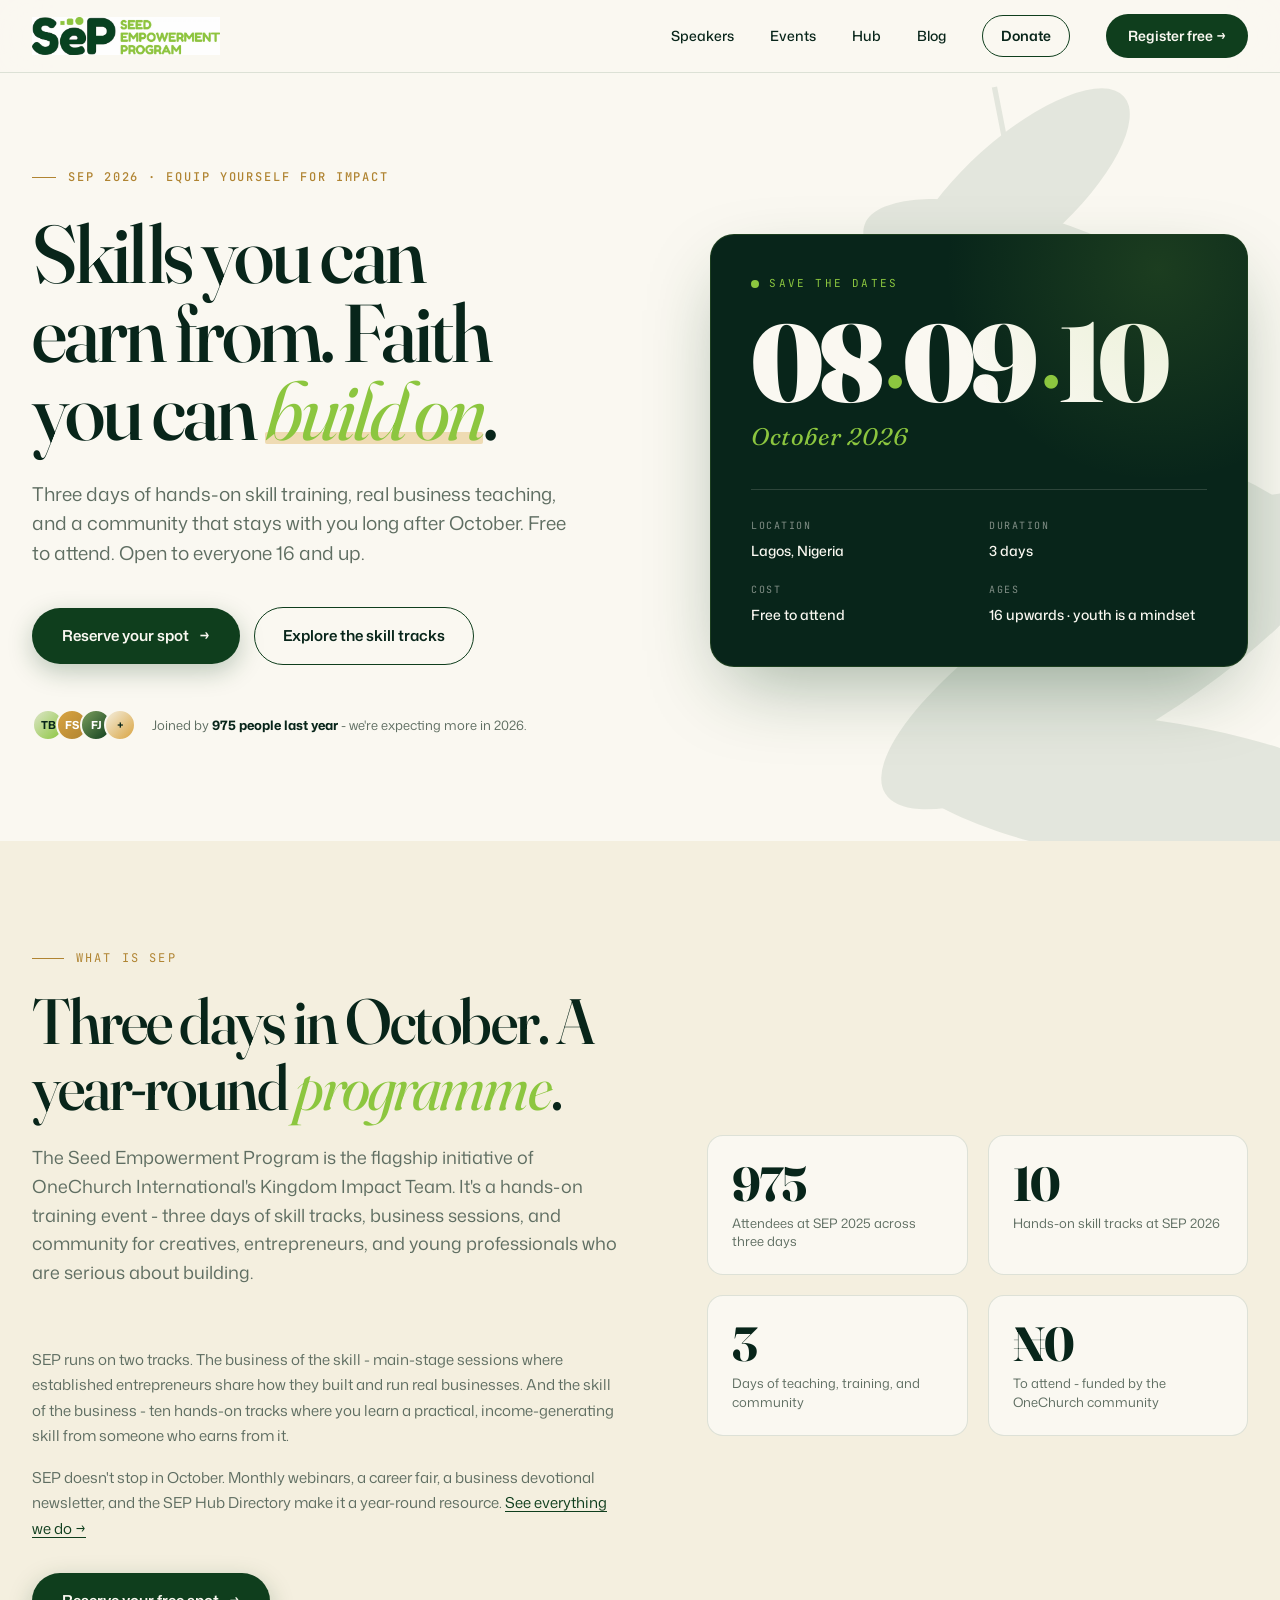
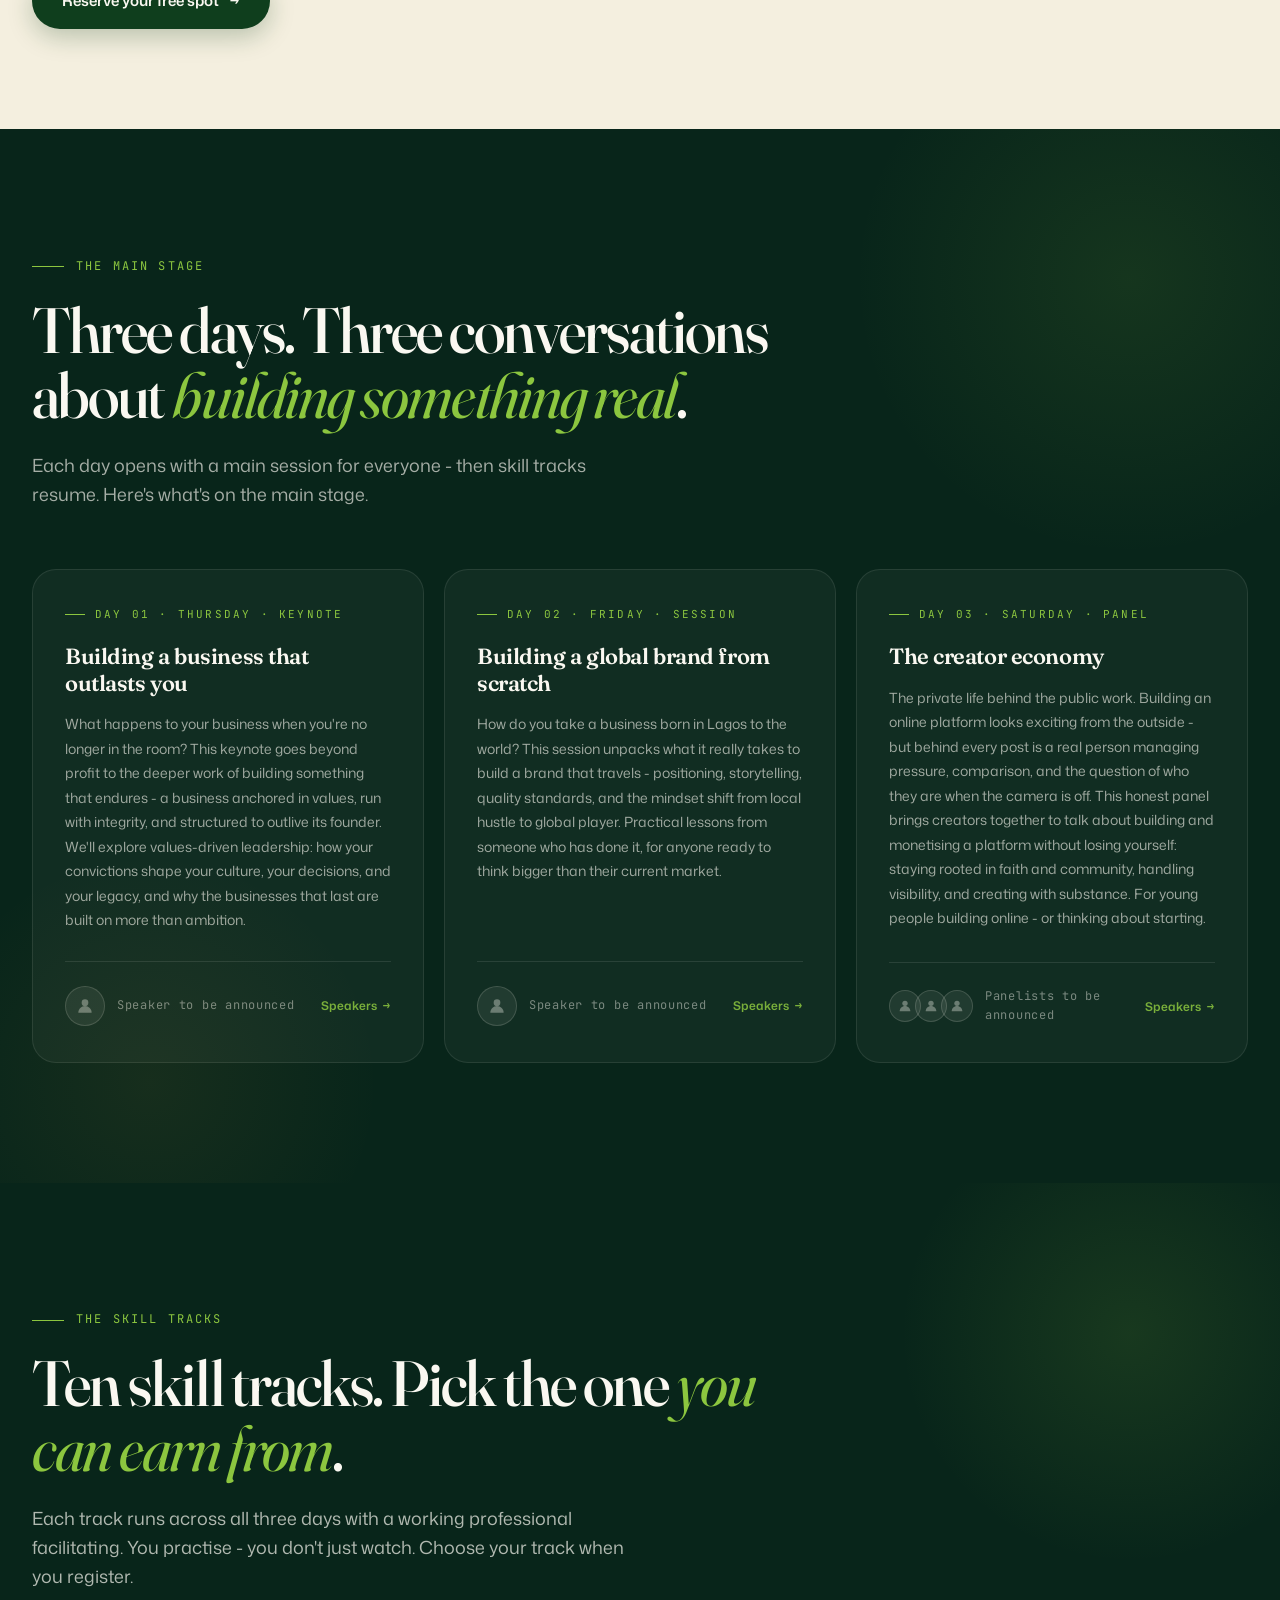
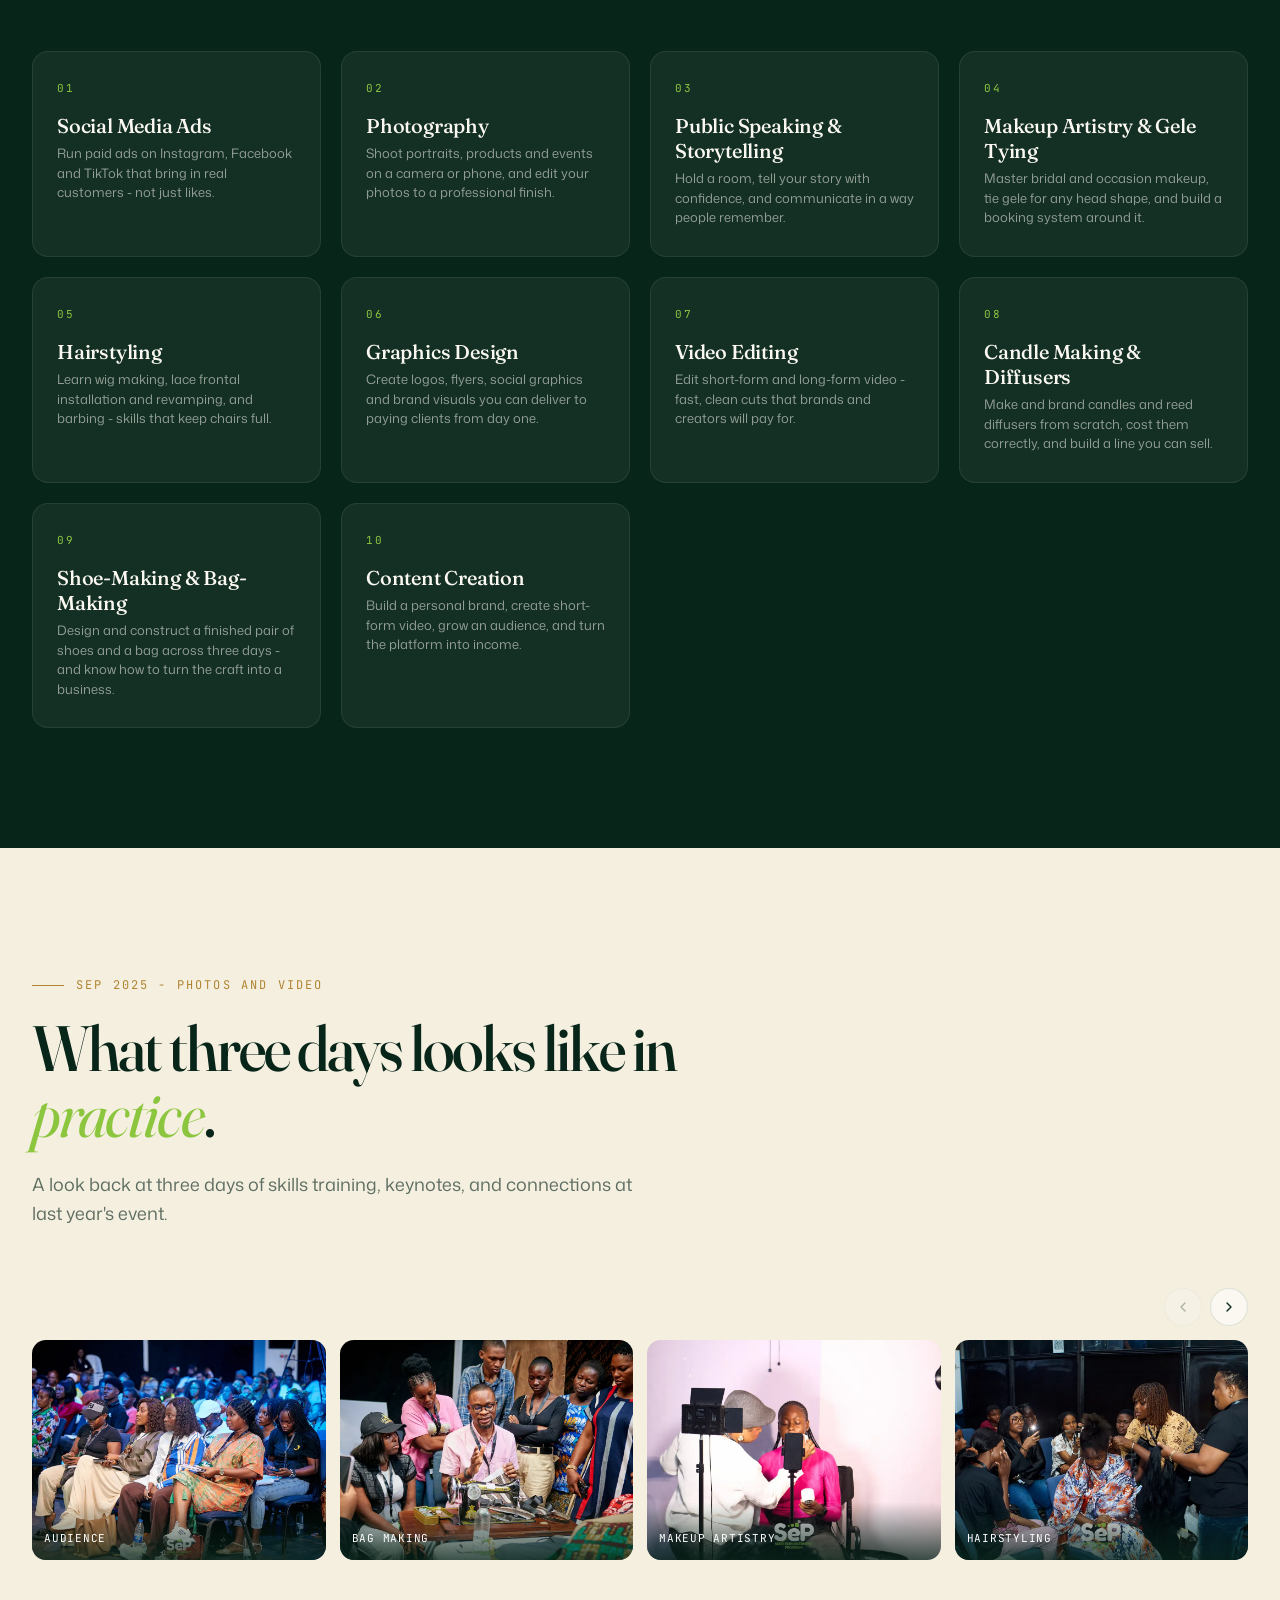
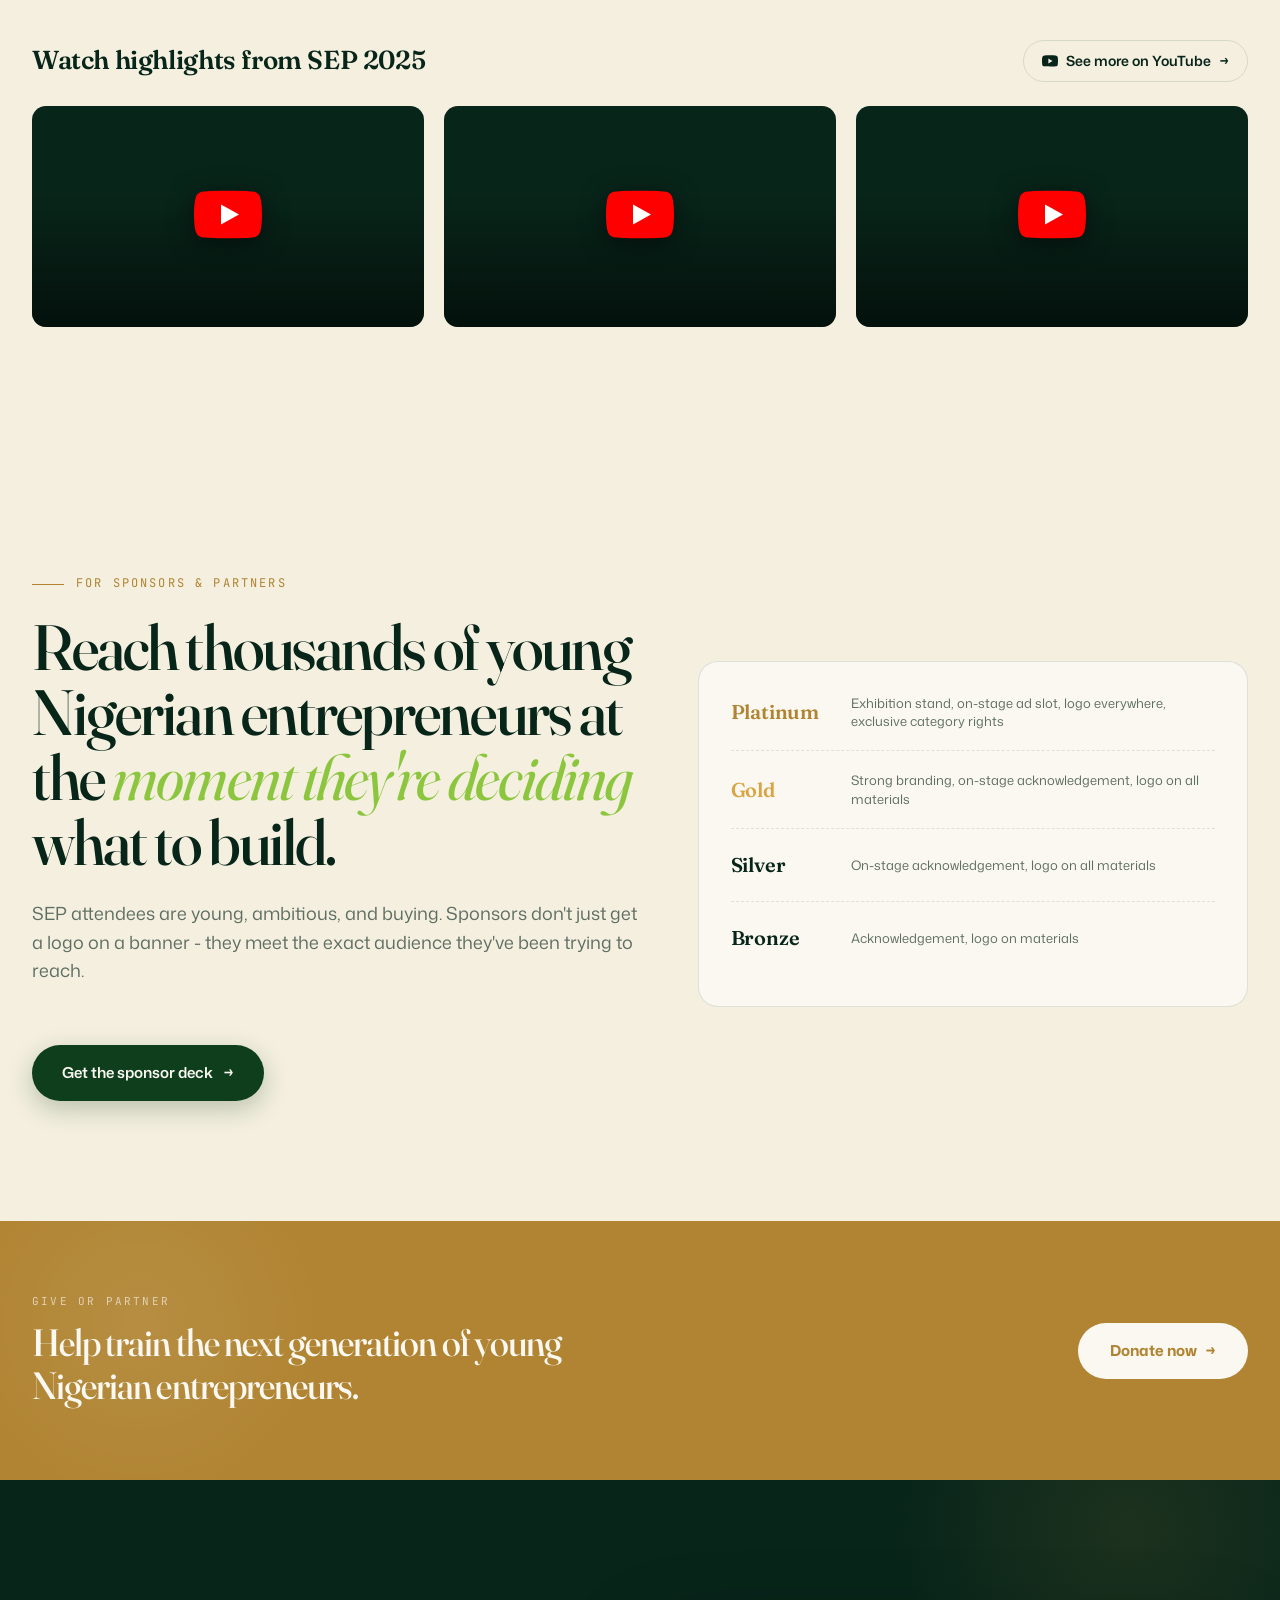
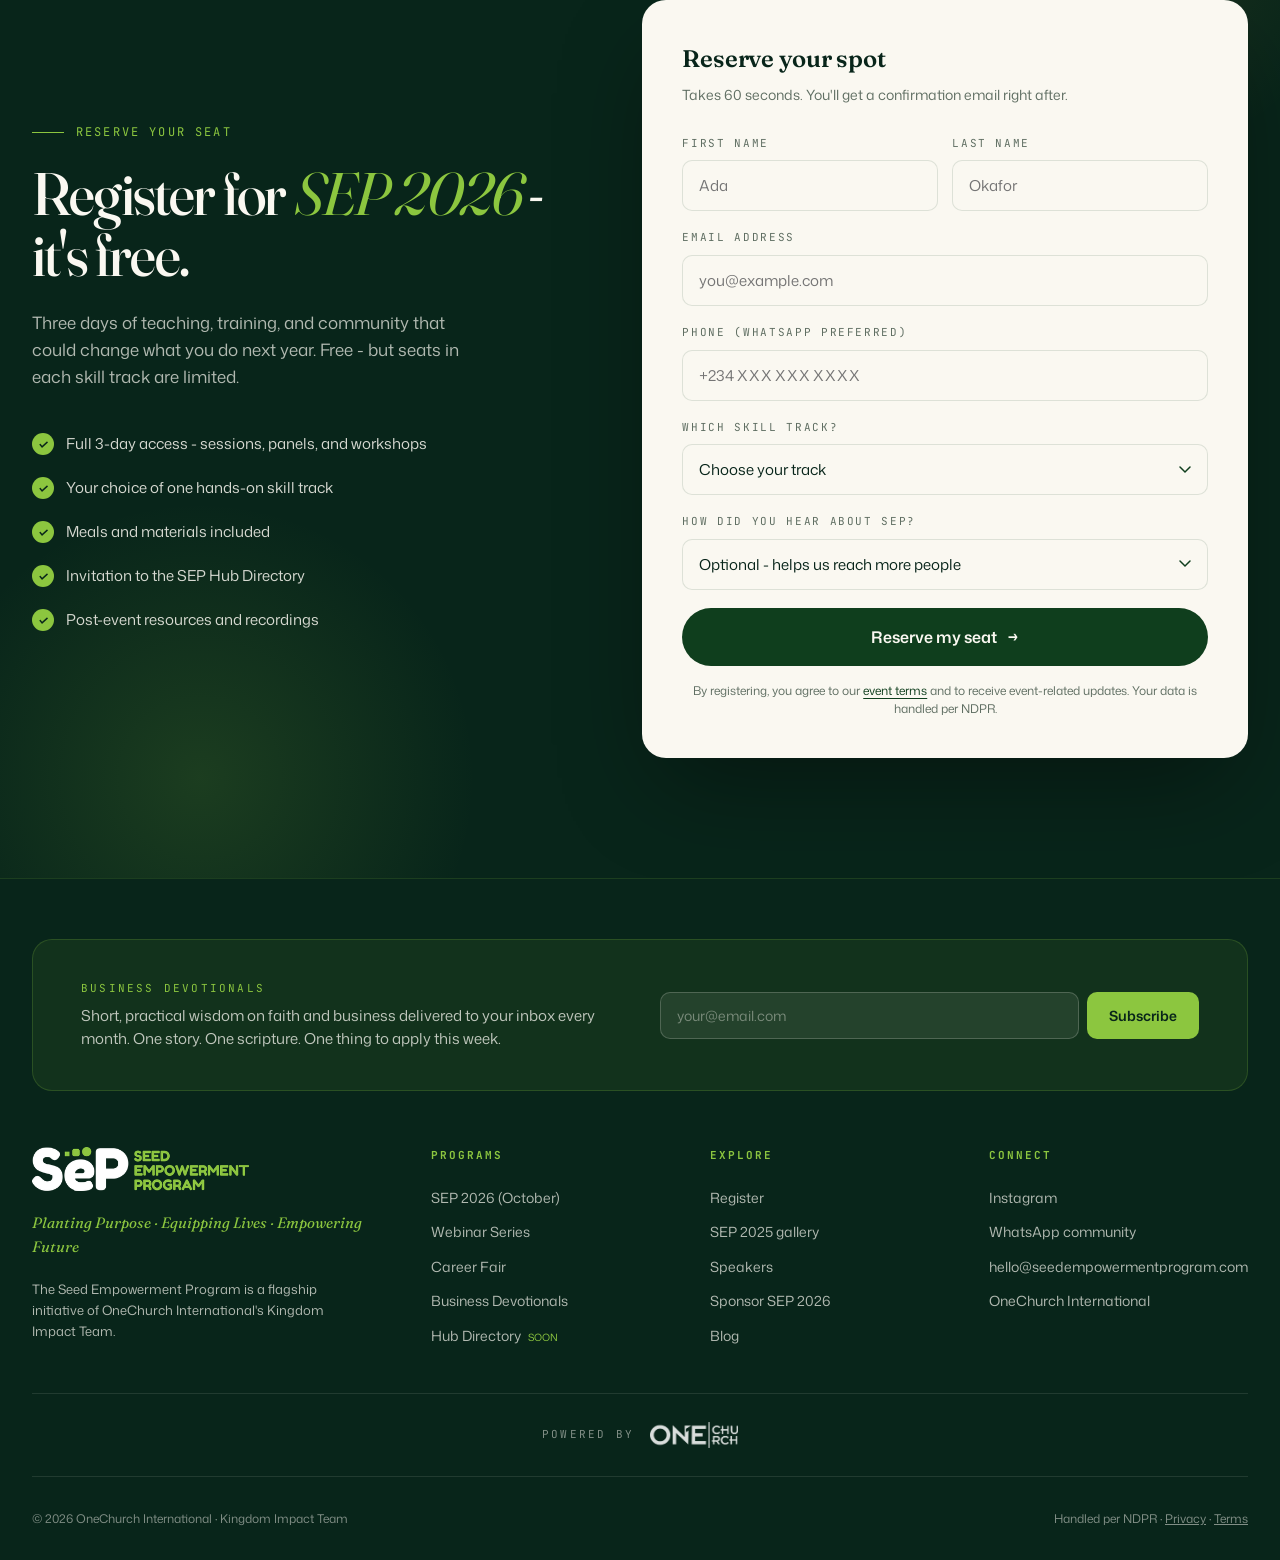
==== commit 3e8e20a5: "Update nav logo to new full-colour .webp across all pages Replaces sep-logo.png with sep-logo.webp (" ====
--- a/index.html
+++ b/index.html
@@ -81,7 +81,7 @@
 <nav class="nav">
   <div class="container nav-inner">
     <a href="index.html" class="brand">
-      <img src="assets/sep-logo.png" alt="SEP - Seed Empowerment Program" class="brand-logo">
+      <img src="assets/sep-logo.webp" alt="SEP - Seed Empowerment Program" class="brand-logo">
     </a>
     <button class="nav-toggle" id="nav-toggle" aria-label="Open menu" aria-expanded="false">
       <svg class="icon-menu" width="22" height="22" viewBox="0 0 24 24" fill="none" xmlns="http://www.w3.org/2000/svg">
--- a/css/main.css
+++ b/css/main.css
@@ -366,7 +366,7 @@
 .date-numerals {
   font-family: var(--font-display);
   font-weight: 900;
-  font-size: clamp(72px, 10vw, 128px);
+  font-size: clamp(64px, calc(11.2vw - 33px), 112px);
   line-height: 0.85;
   letter-spacing: -0.05em;
   color: var(--paper);
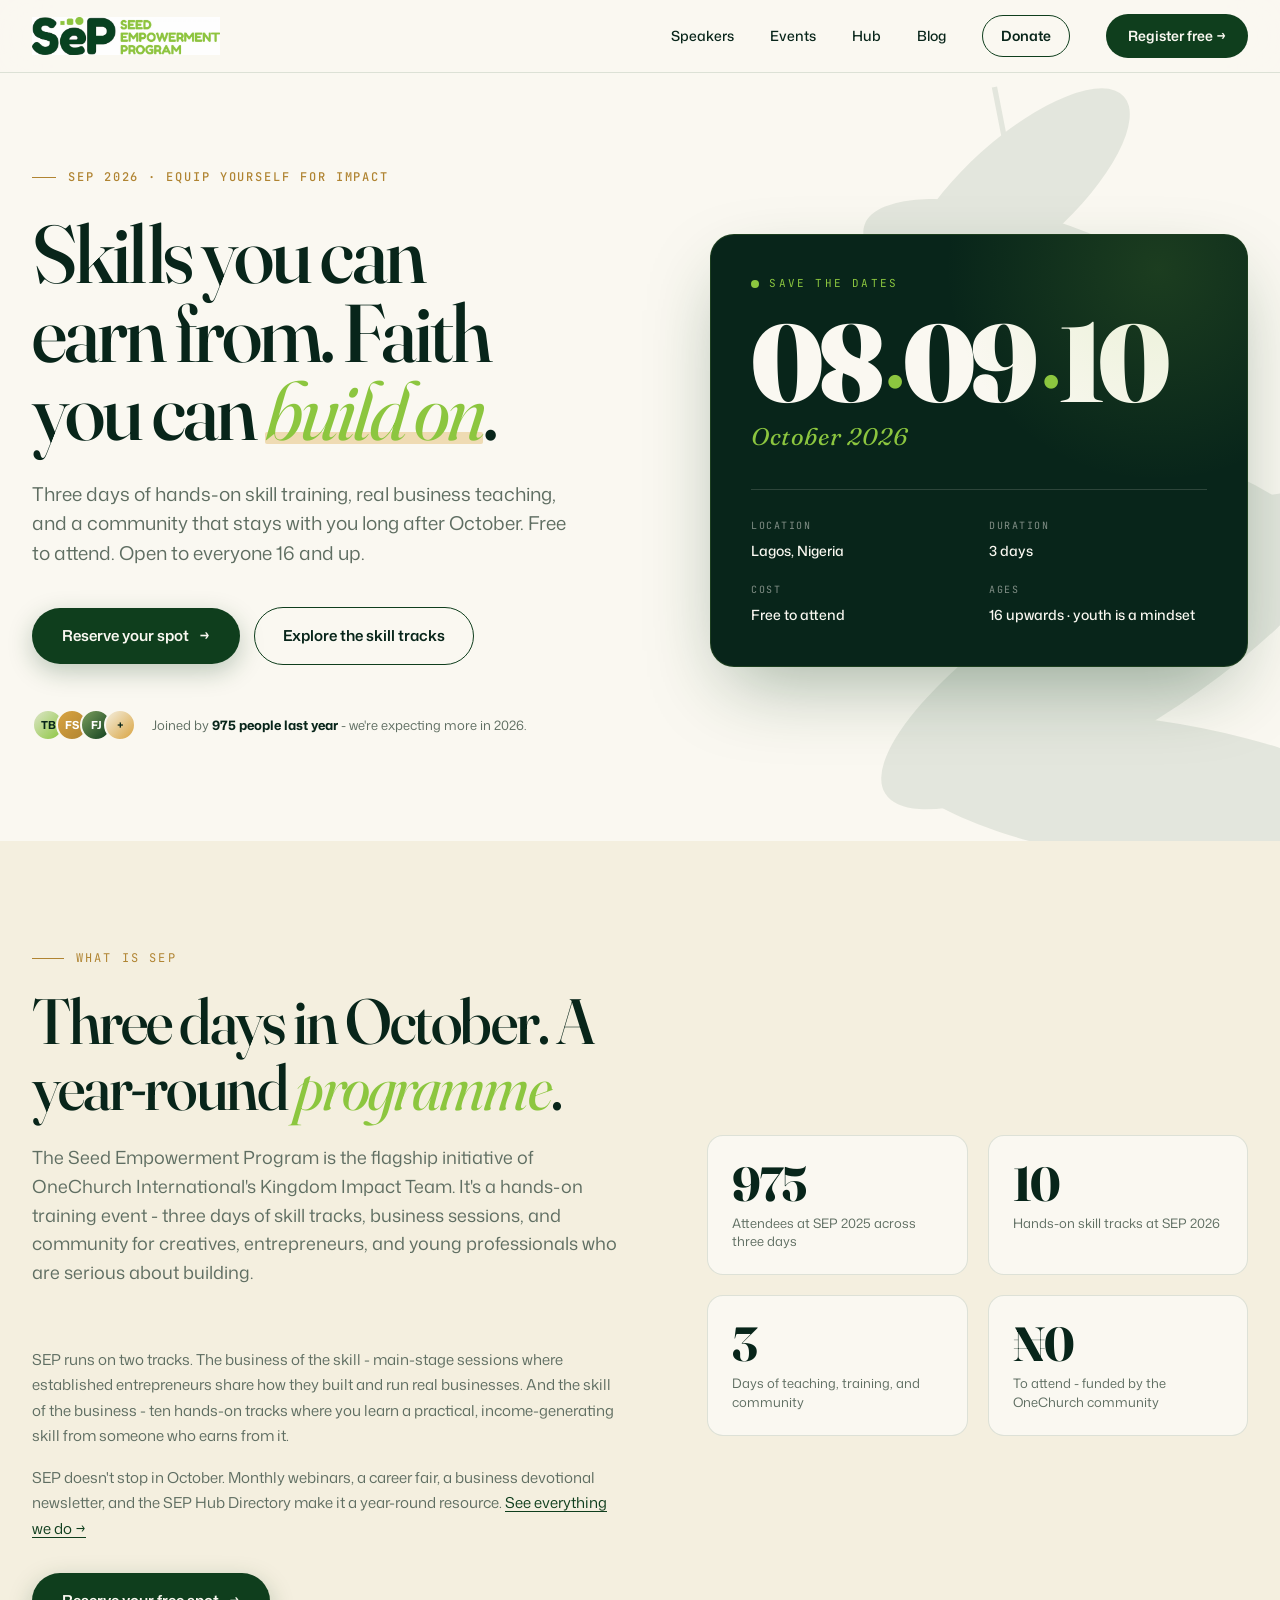
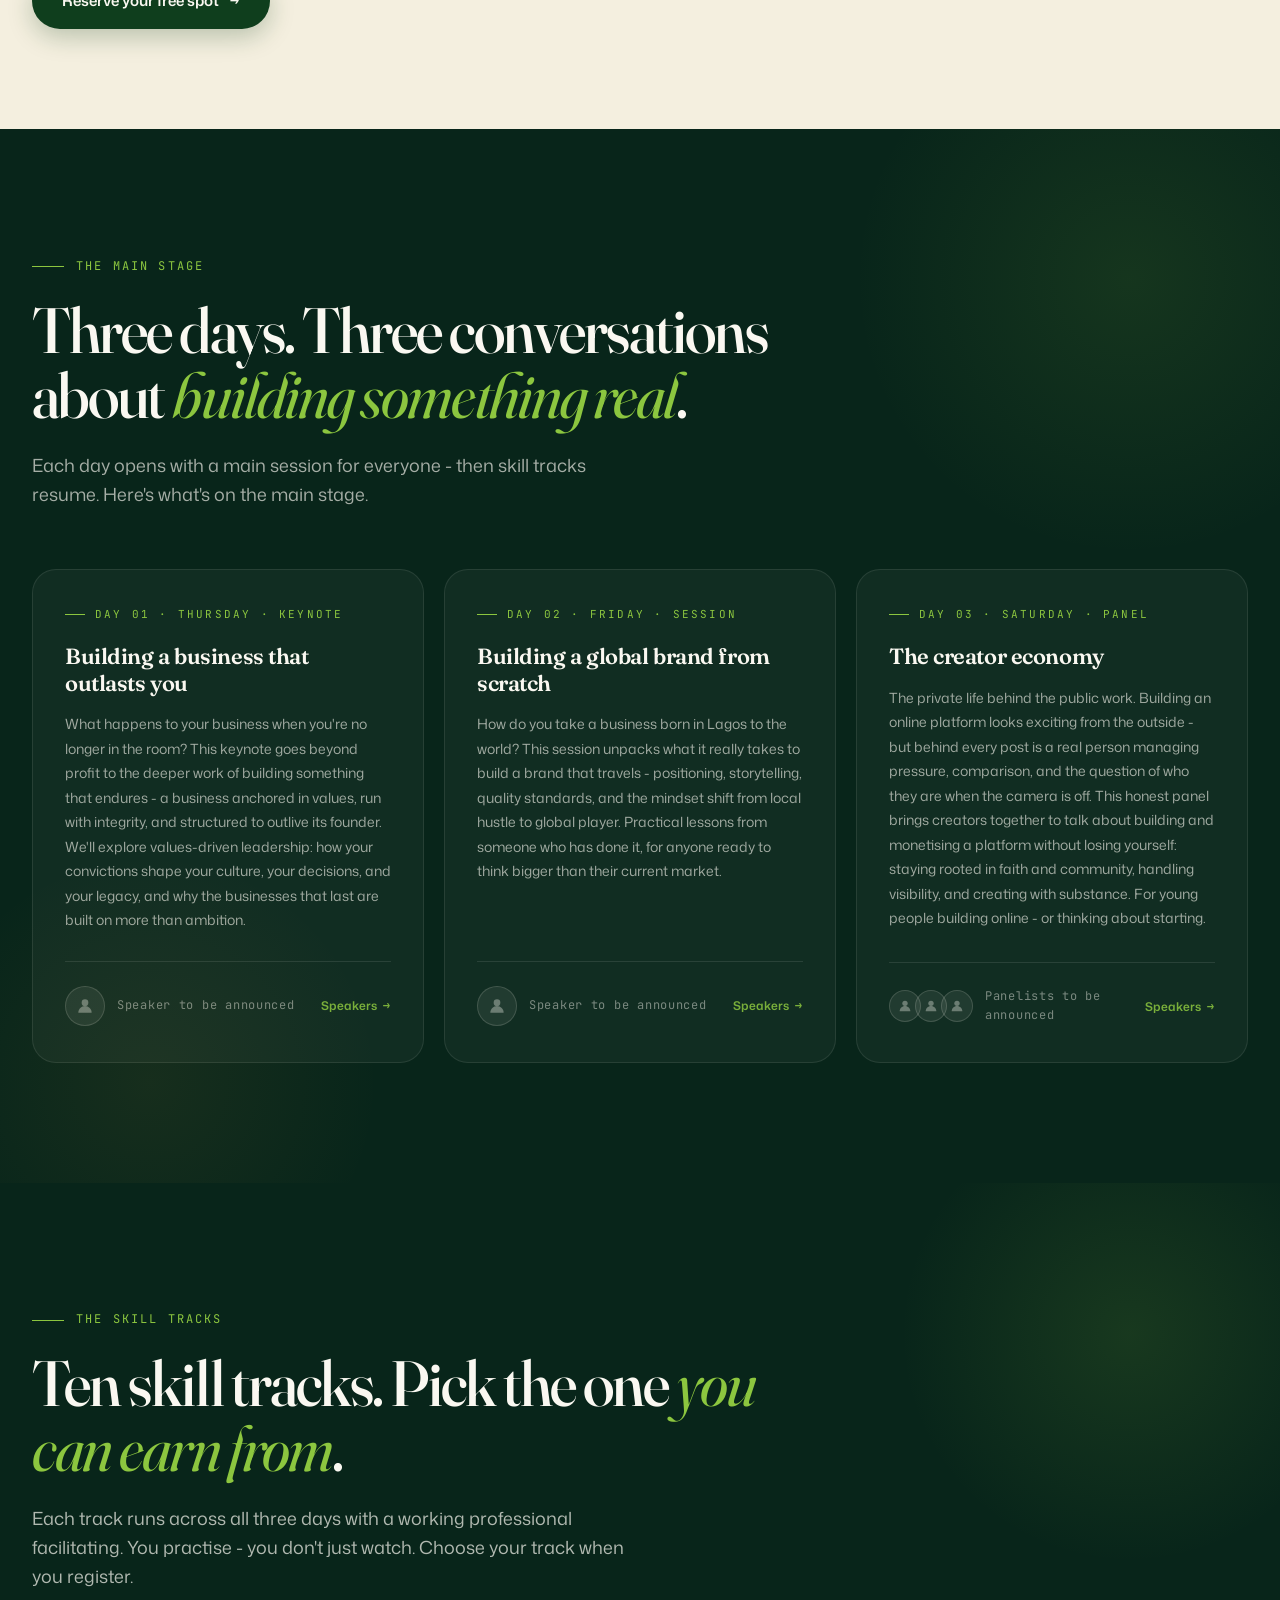
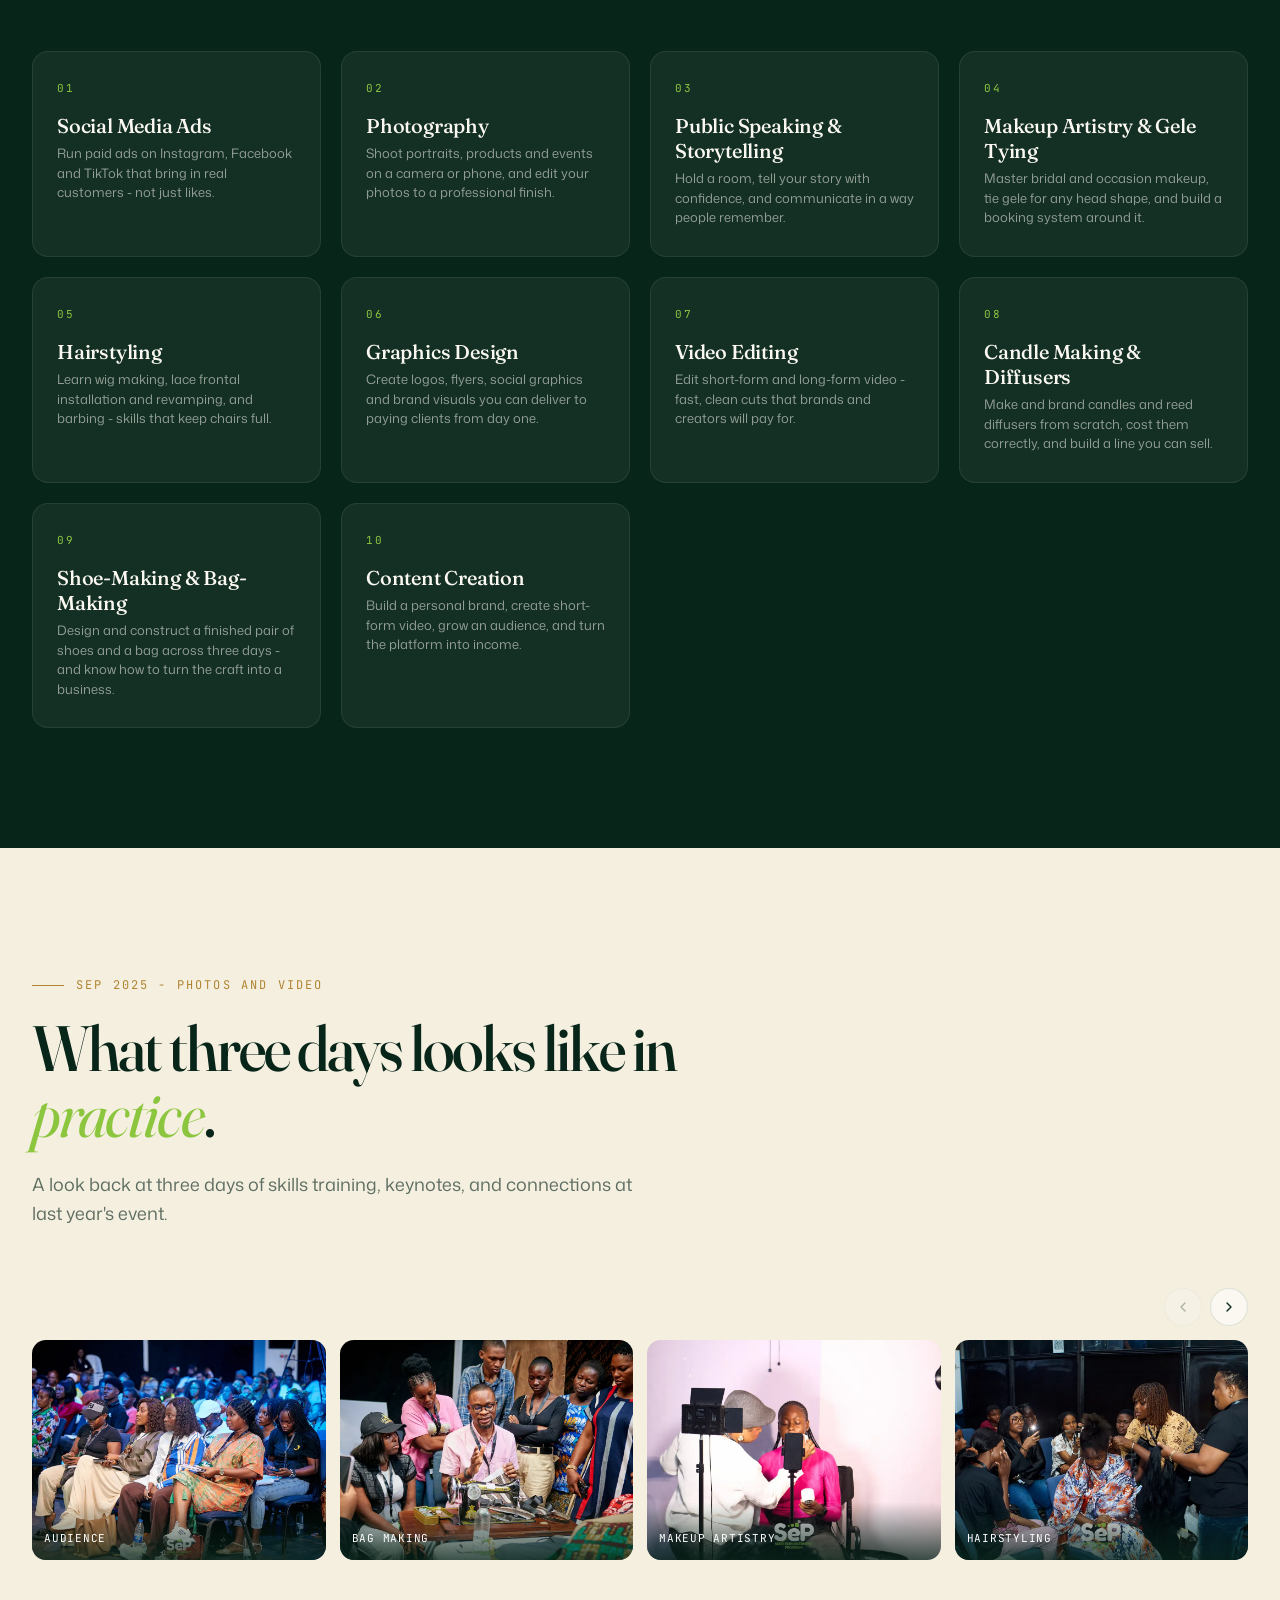
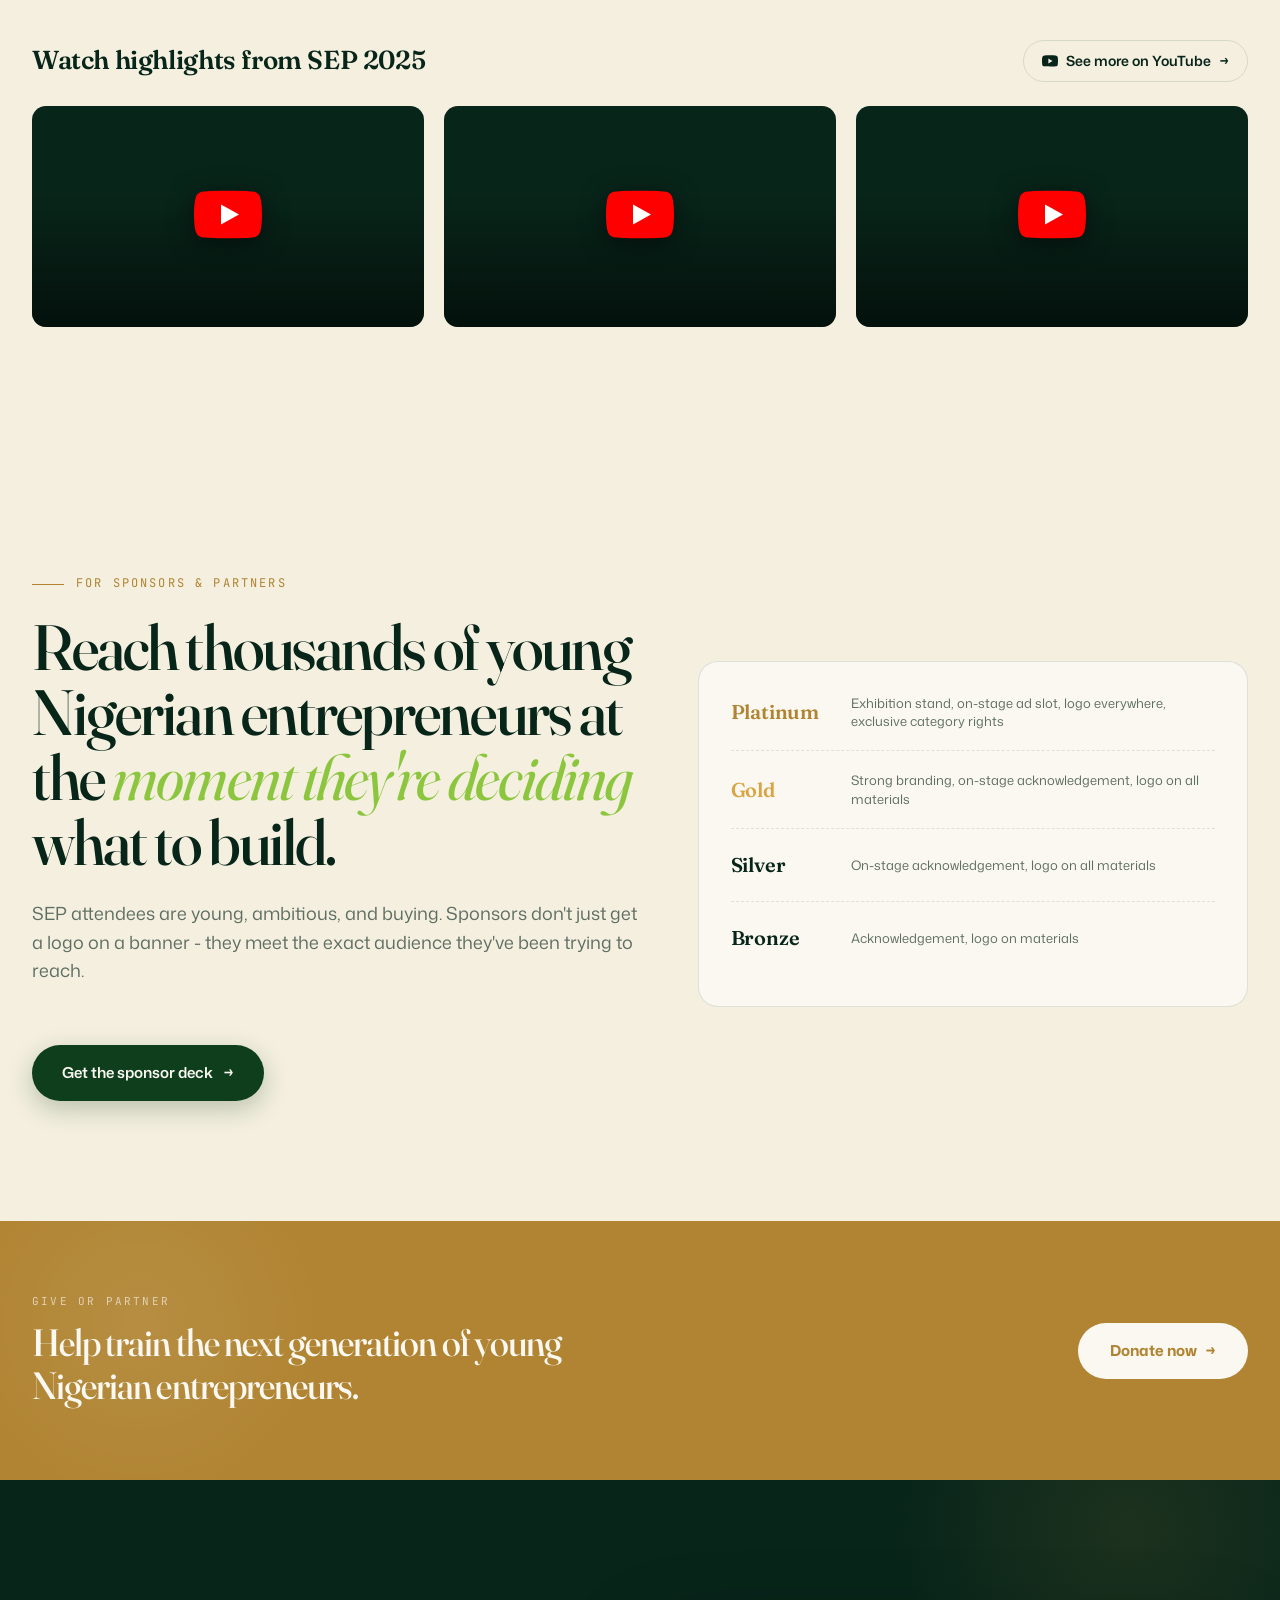
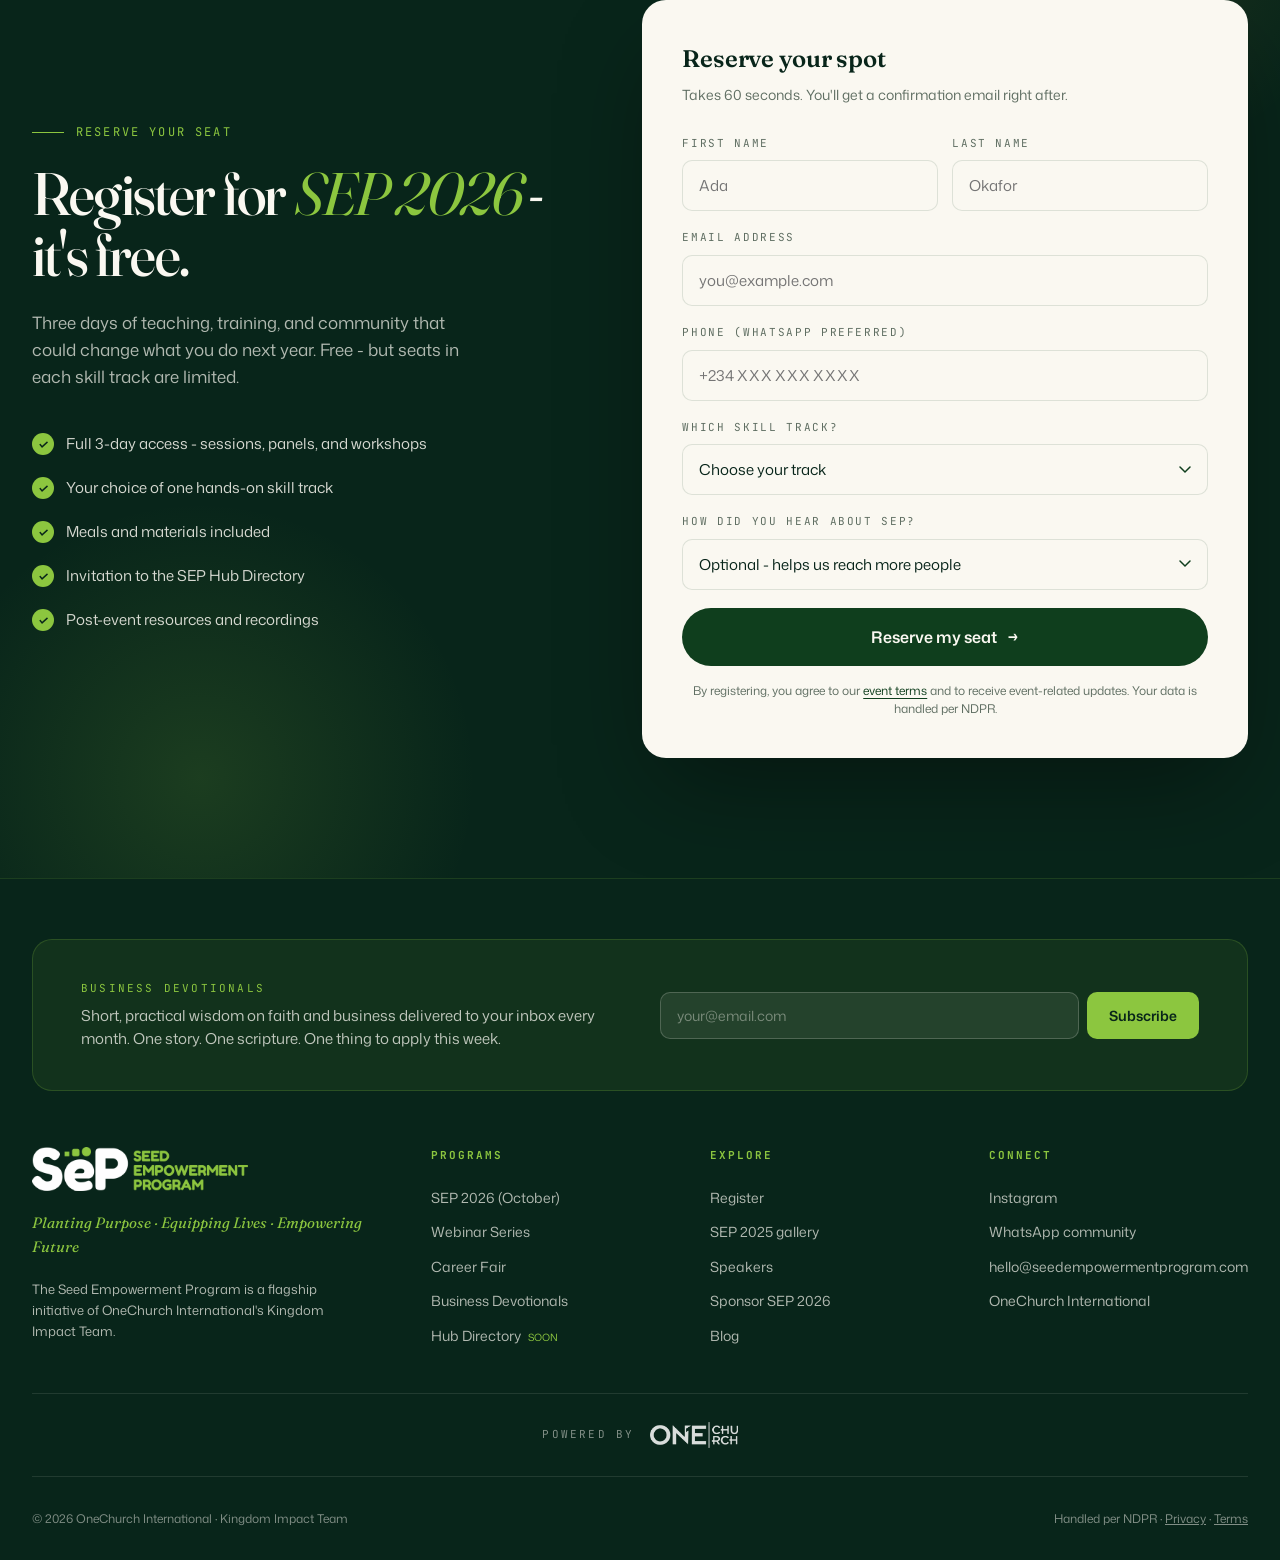
==== commit f2470143: "Update footer and OneChurch logos to new .webp files across all pages - sep-logo-footer.webp: white " ====
--- a/index.html
+++ b/index.html
@@ -615,7 +615,7 @@
     </div>
     <div class="footer-grid">
       <div>
-        <img src="assets/sep-logo-footer.png" alt="SEP - Seed Empowerment Program" class="footer-logo">
+        <img src="assets/sep-logo-footer.webp" alt="SEP - Seed Empowerment Program" class="footer-logo">
         <div class="footer-tag">Planting Purpose · Equipping Lives · Empowering Future</div>
         <div class="footer-desc">The Seed Empowerment Program is a flagship initiative of OneChurch International's Kingdom Impact Team.</div>
       </div>
@@ -652,7 +652,7 @@
     <div class="powered-by">
       <span class="powered-by-label">Powered by</span>
       <a href="https://www.onechurchng.org/" target="_blank" rel="noopener noreferrer" class="powered-by-link" aria-label="OneChurch International">
-        <img src="assets/onechurch-logo.png" alt="OneChurch International" class="powered-by-logo">
+        <img src="assets/onechurch-logo.webp" alt="OneChurch International" class="powered-by-logo">
       </a>
     </div>
     <div class="footer-bottom">
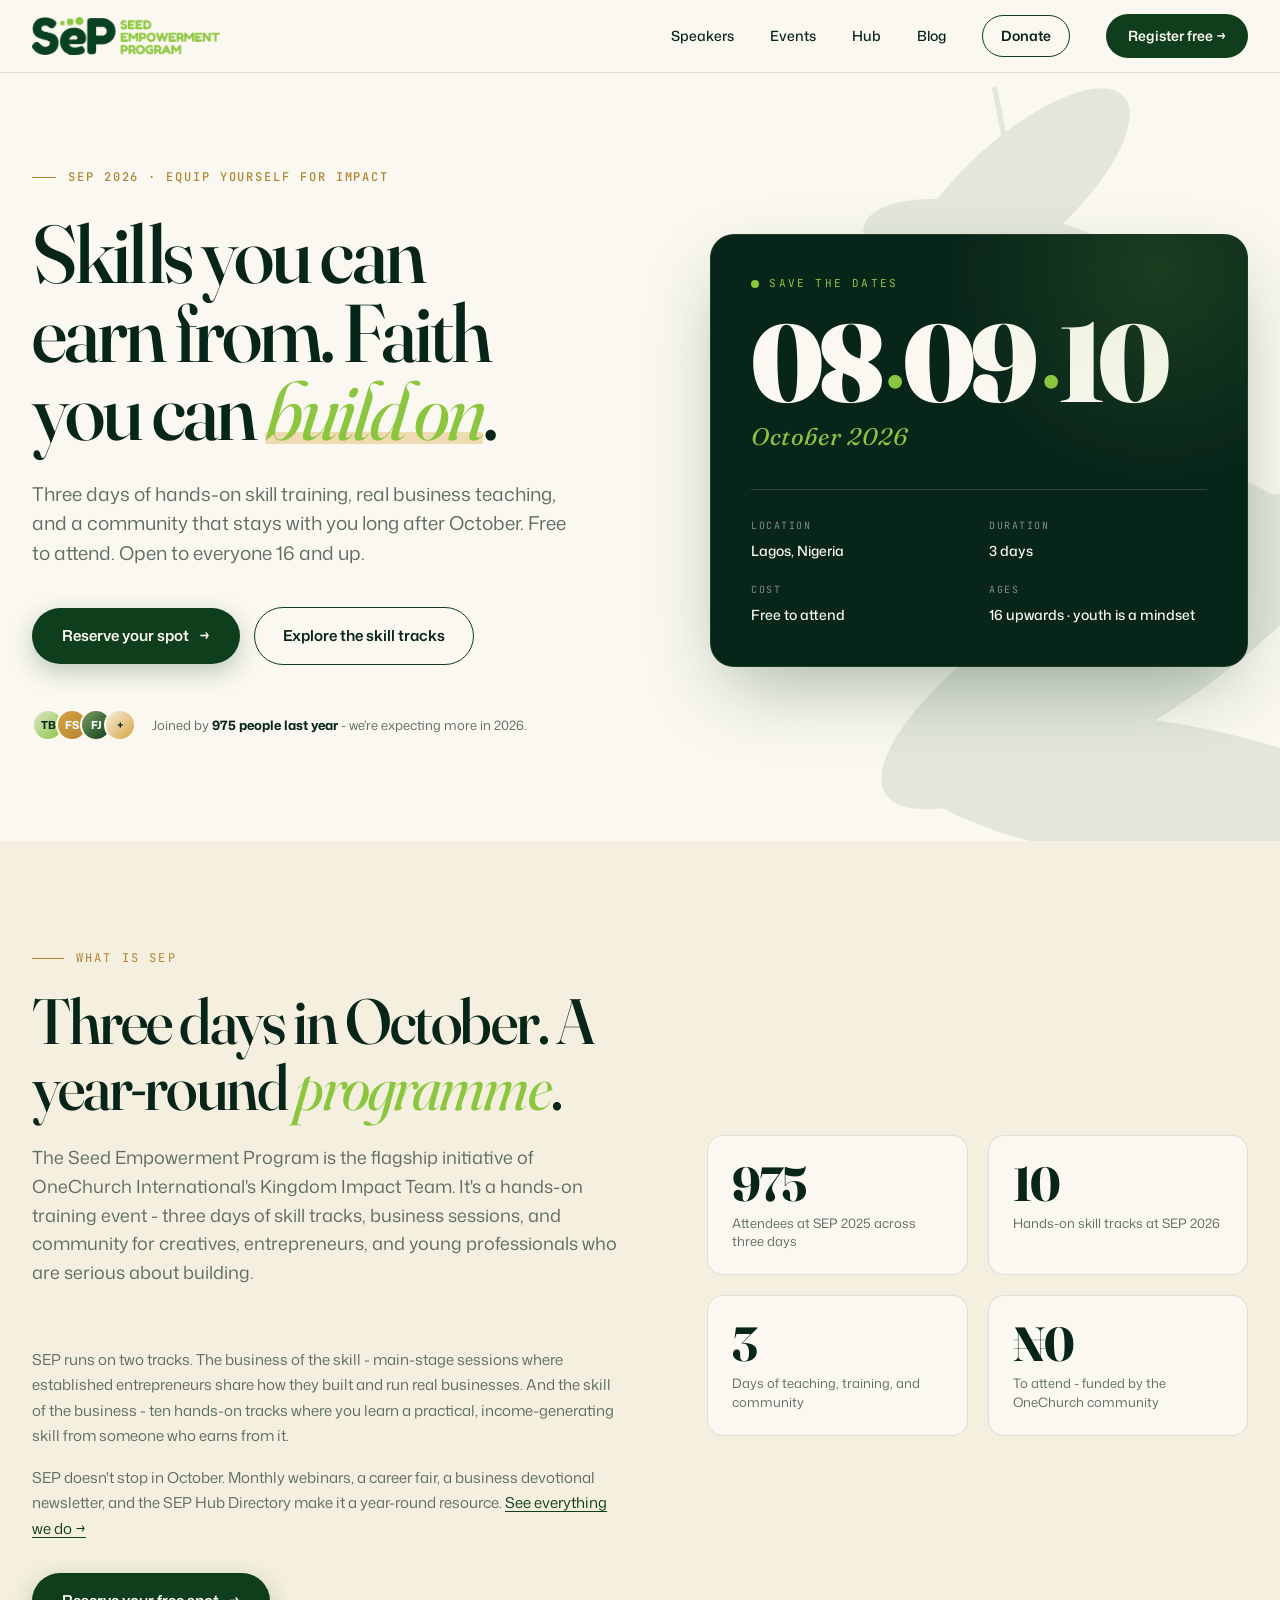
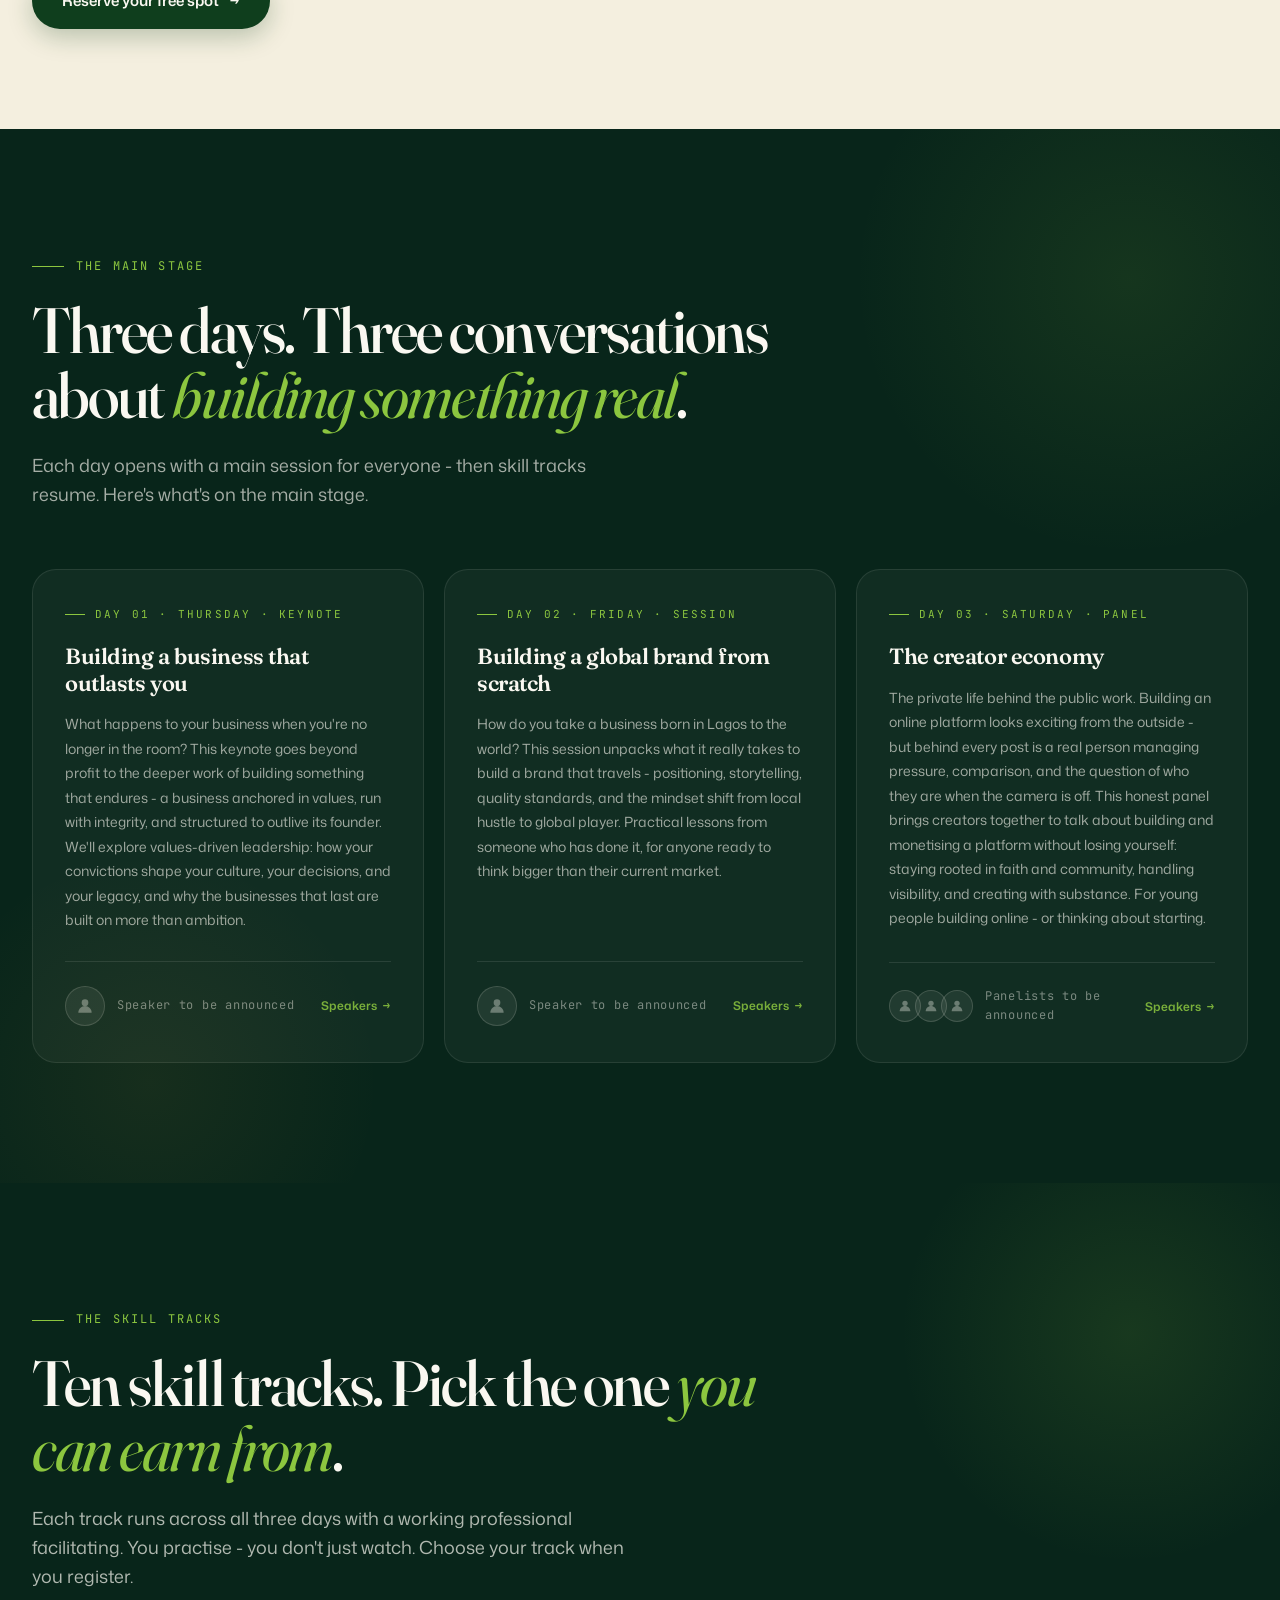
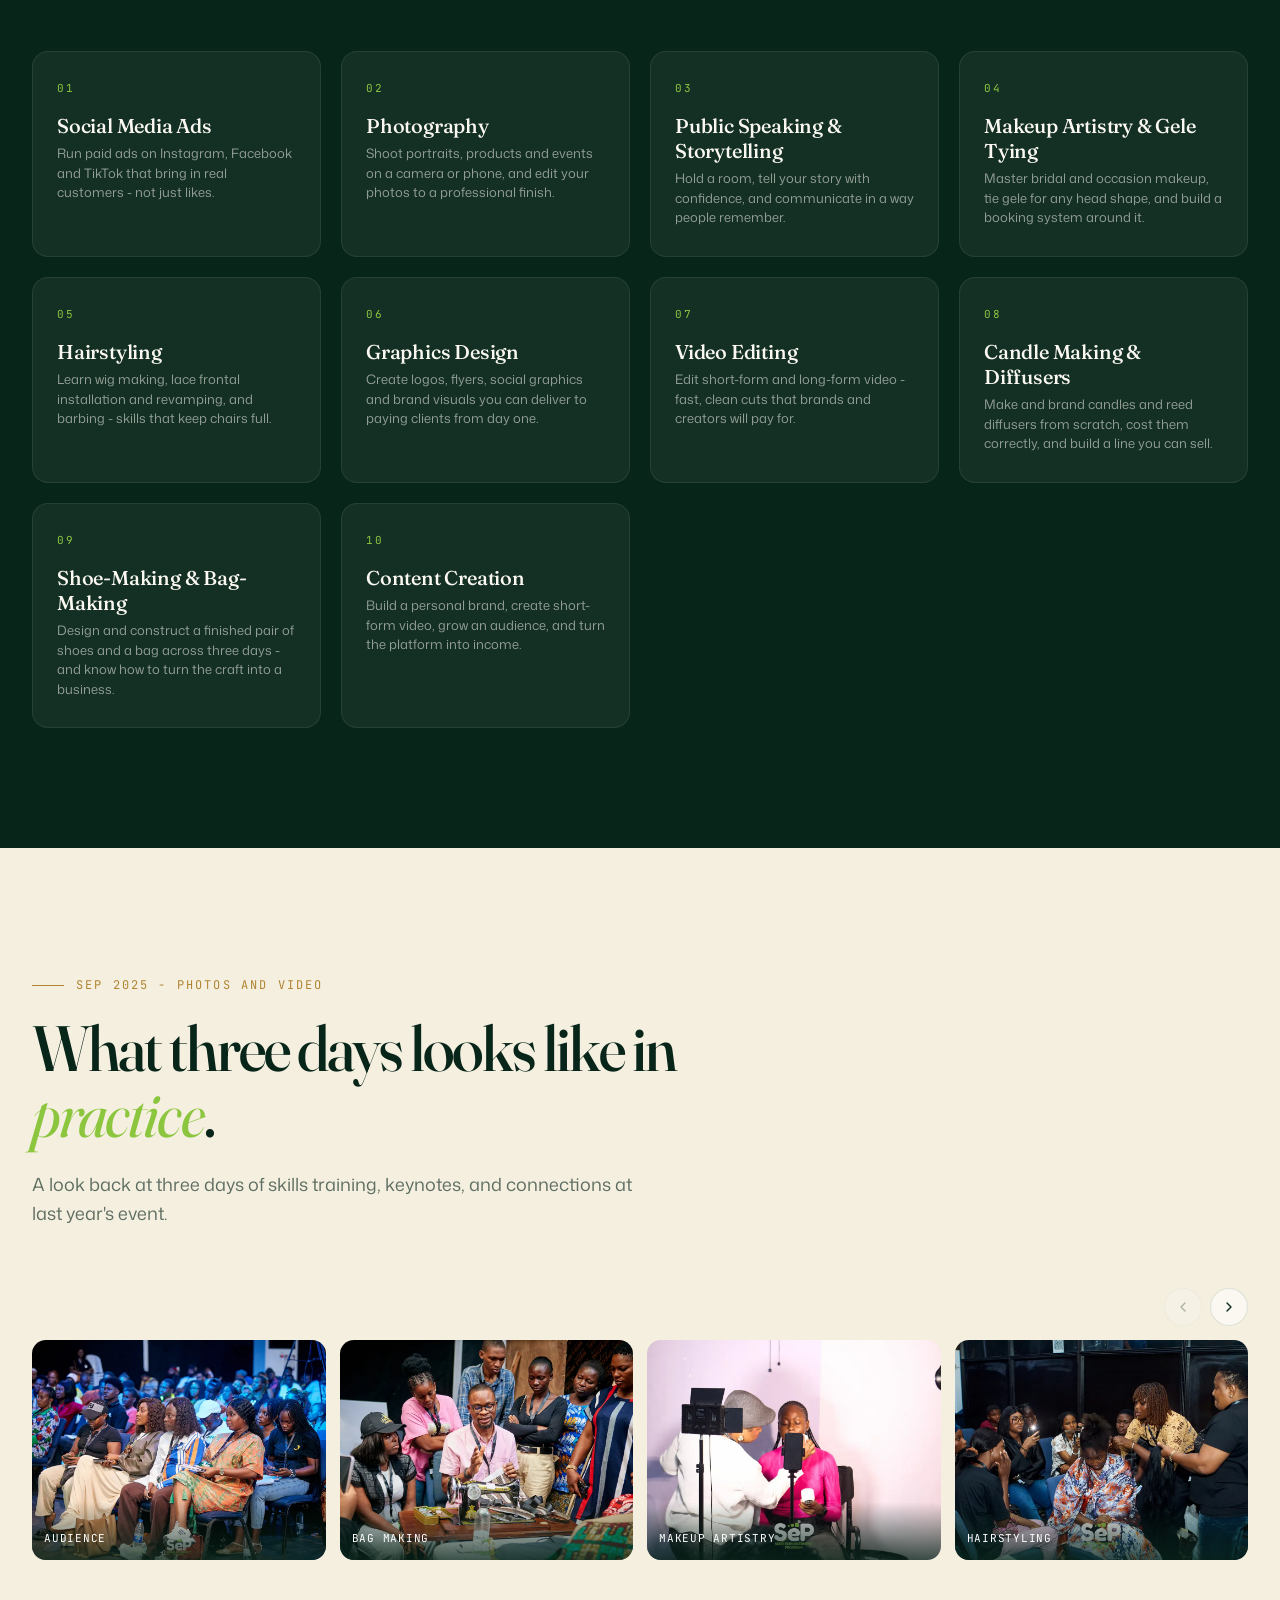
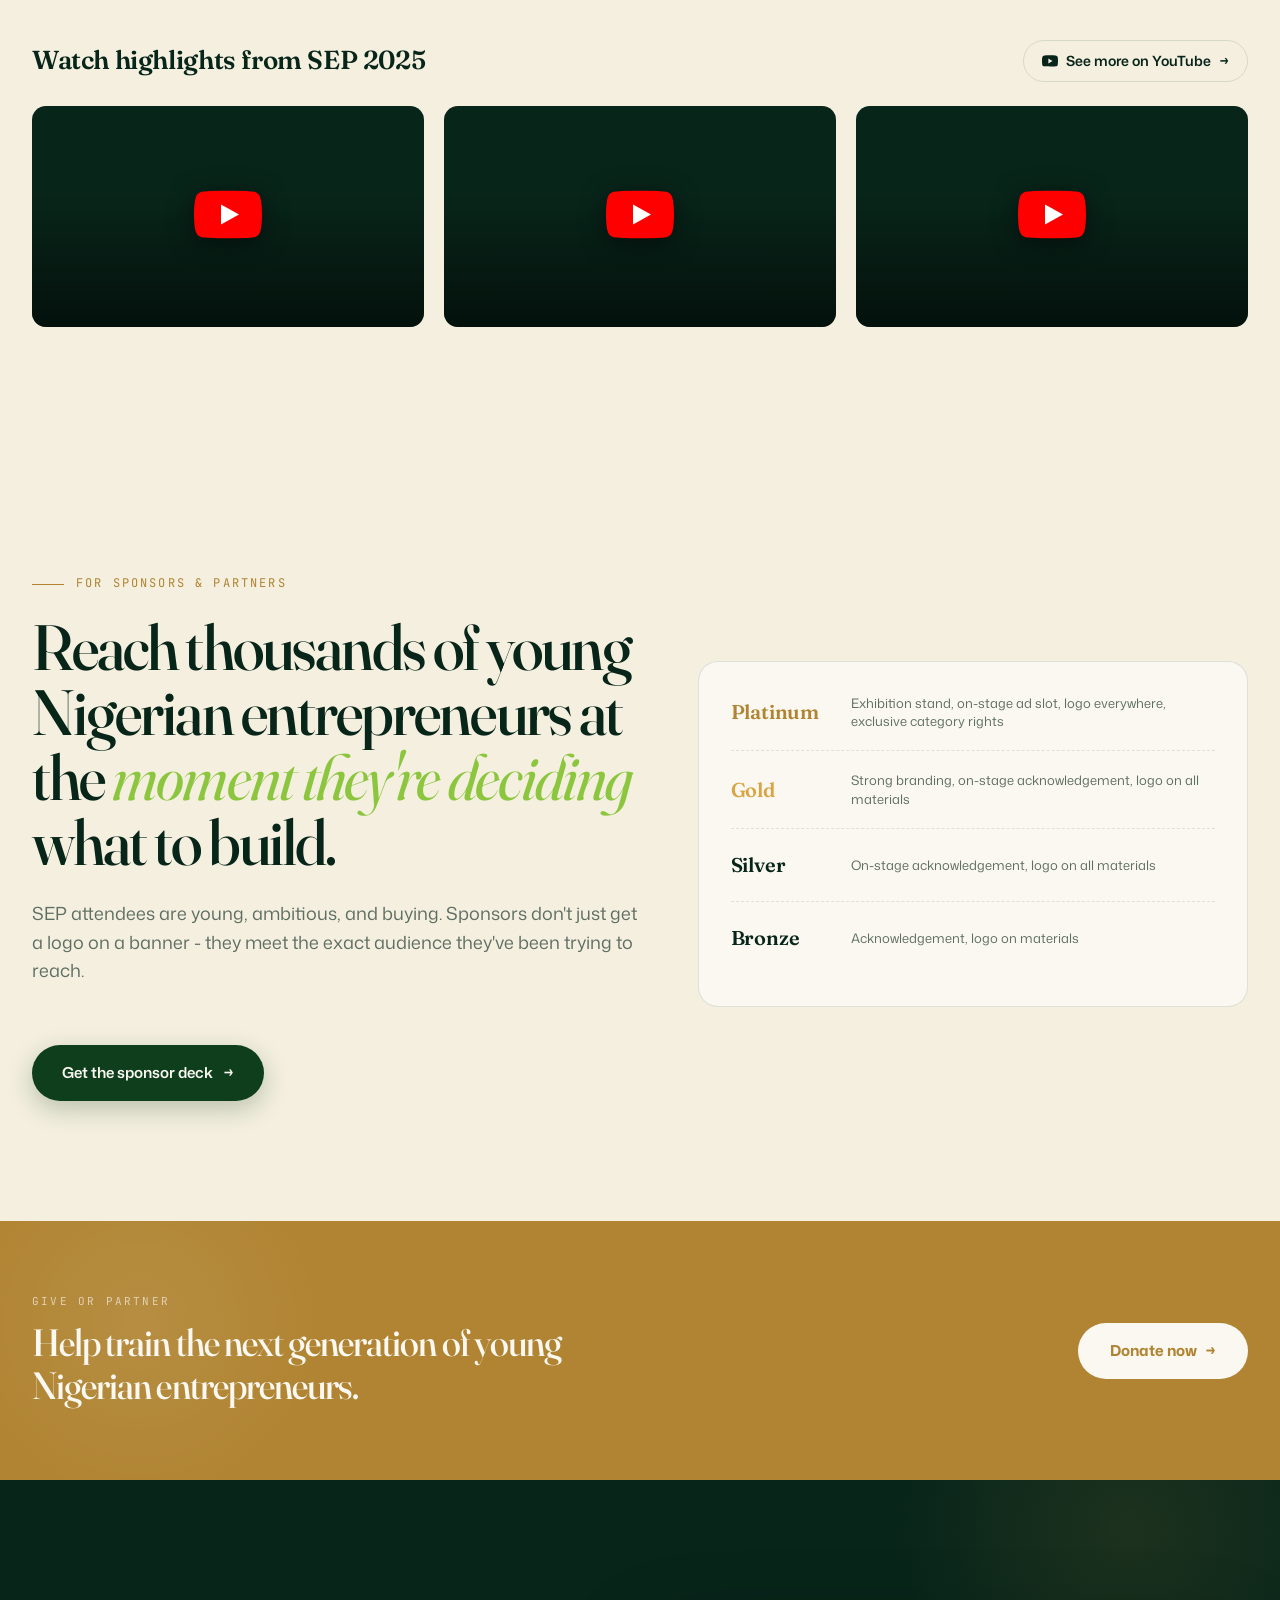
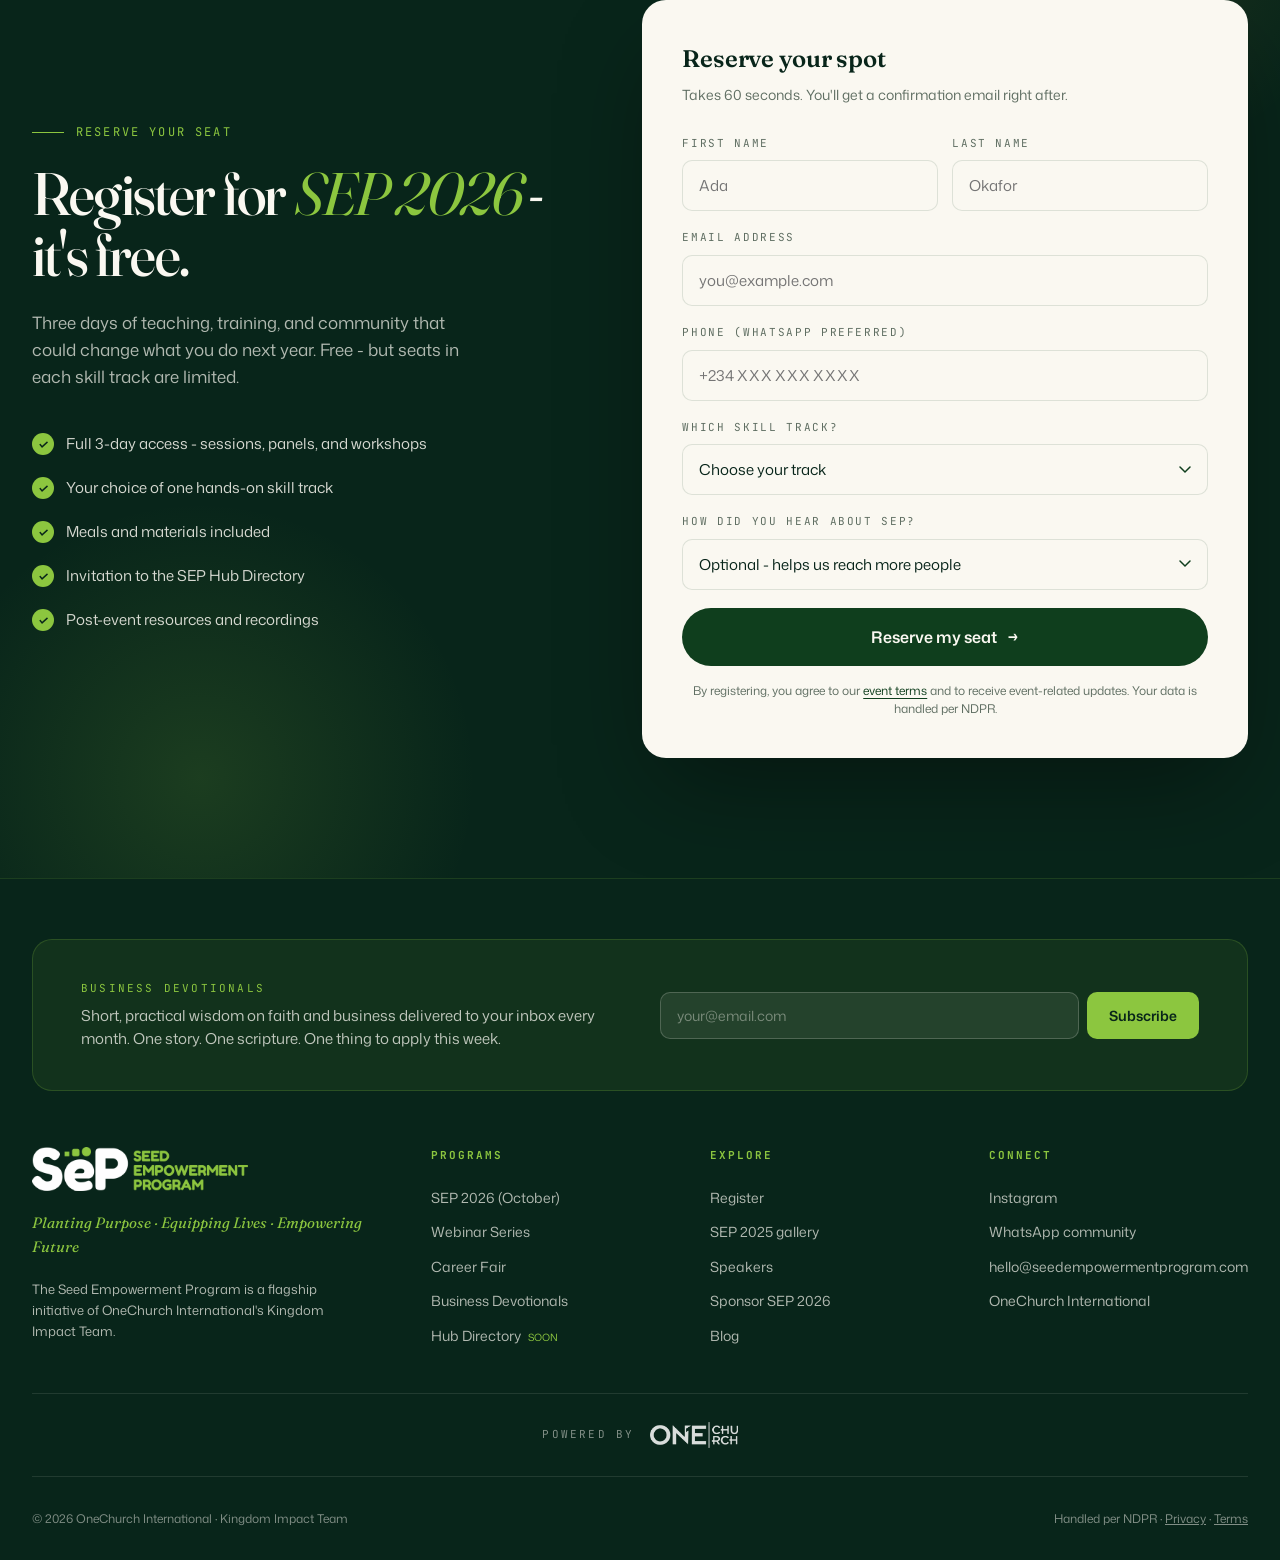
==== commit 45a4c9d5: "Revert nav logo to sep-logo.png — .webp has white background, not transparent Co-Authored-By: Claude" ====
--- a/index.html
+++ b/index.html
@@ -81,7 +81,7 @@
 <nav class="nav">
   <div class="container nav-inner">
     <a href="index.html" class="brand">
-      <img src="assets/sep-logo.webp" alt="SEP - Seed Empowerment Program" class="brand-logo">
+      <img src="assets/sep-logo.png" alt="SEP - Seed Empowerment Program" class="brand-logo">
     </a>
     <button class="nav-toggle" id="nav-toggle" aria-label="Open menu" aria-expanded="false">
       <svg class="icon-menu" width="22" height="22" viewBox="0 0 24 24" fill="none" xmlns="http://www.w3.org/2000/svg">
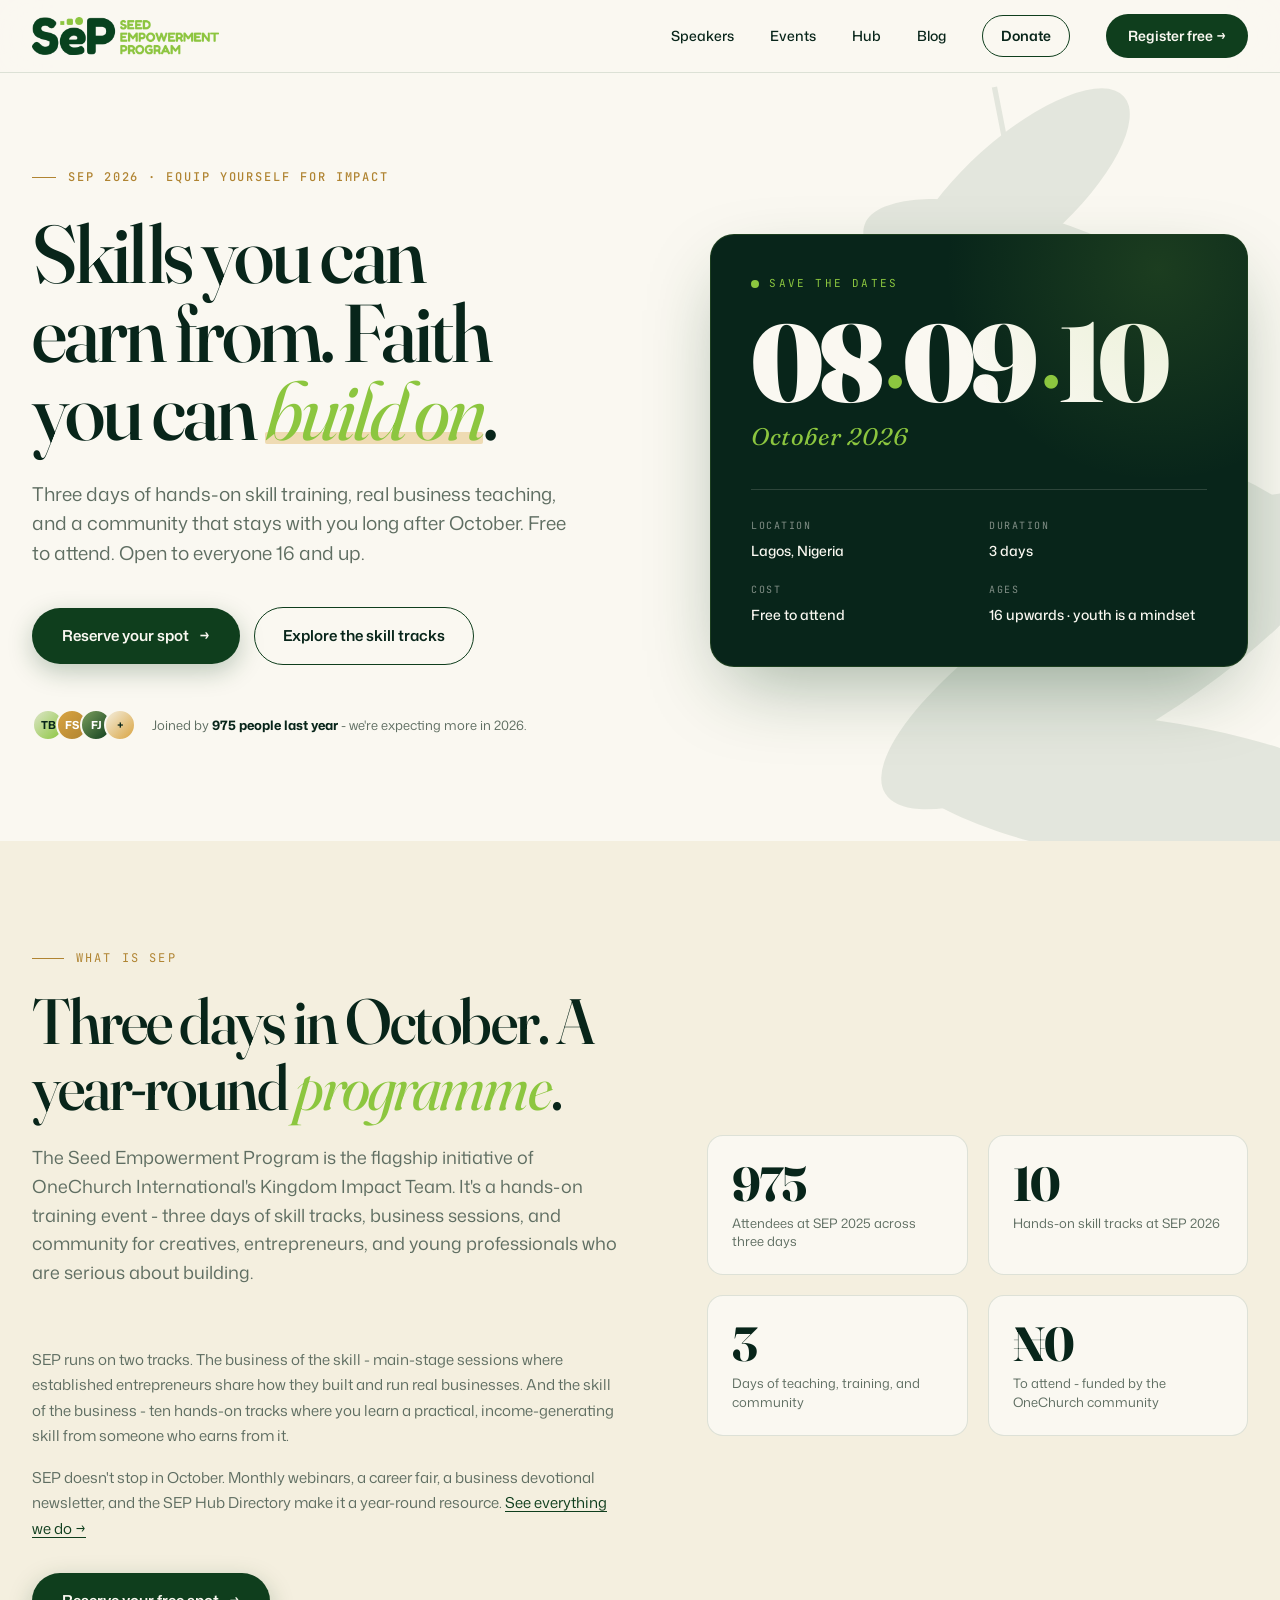
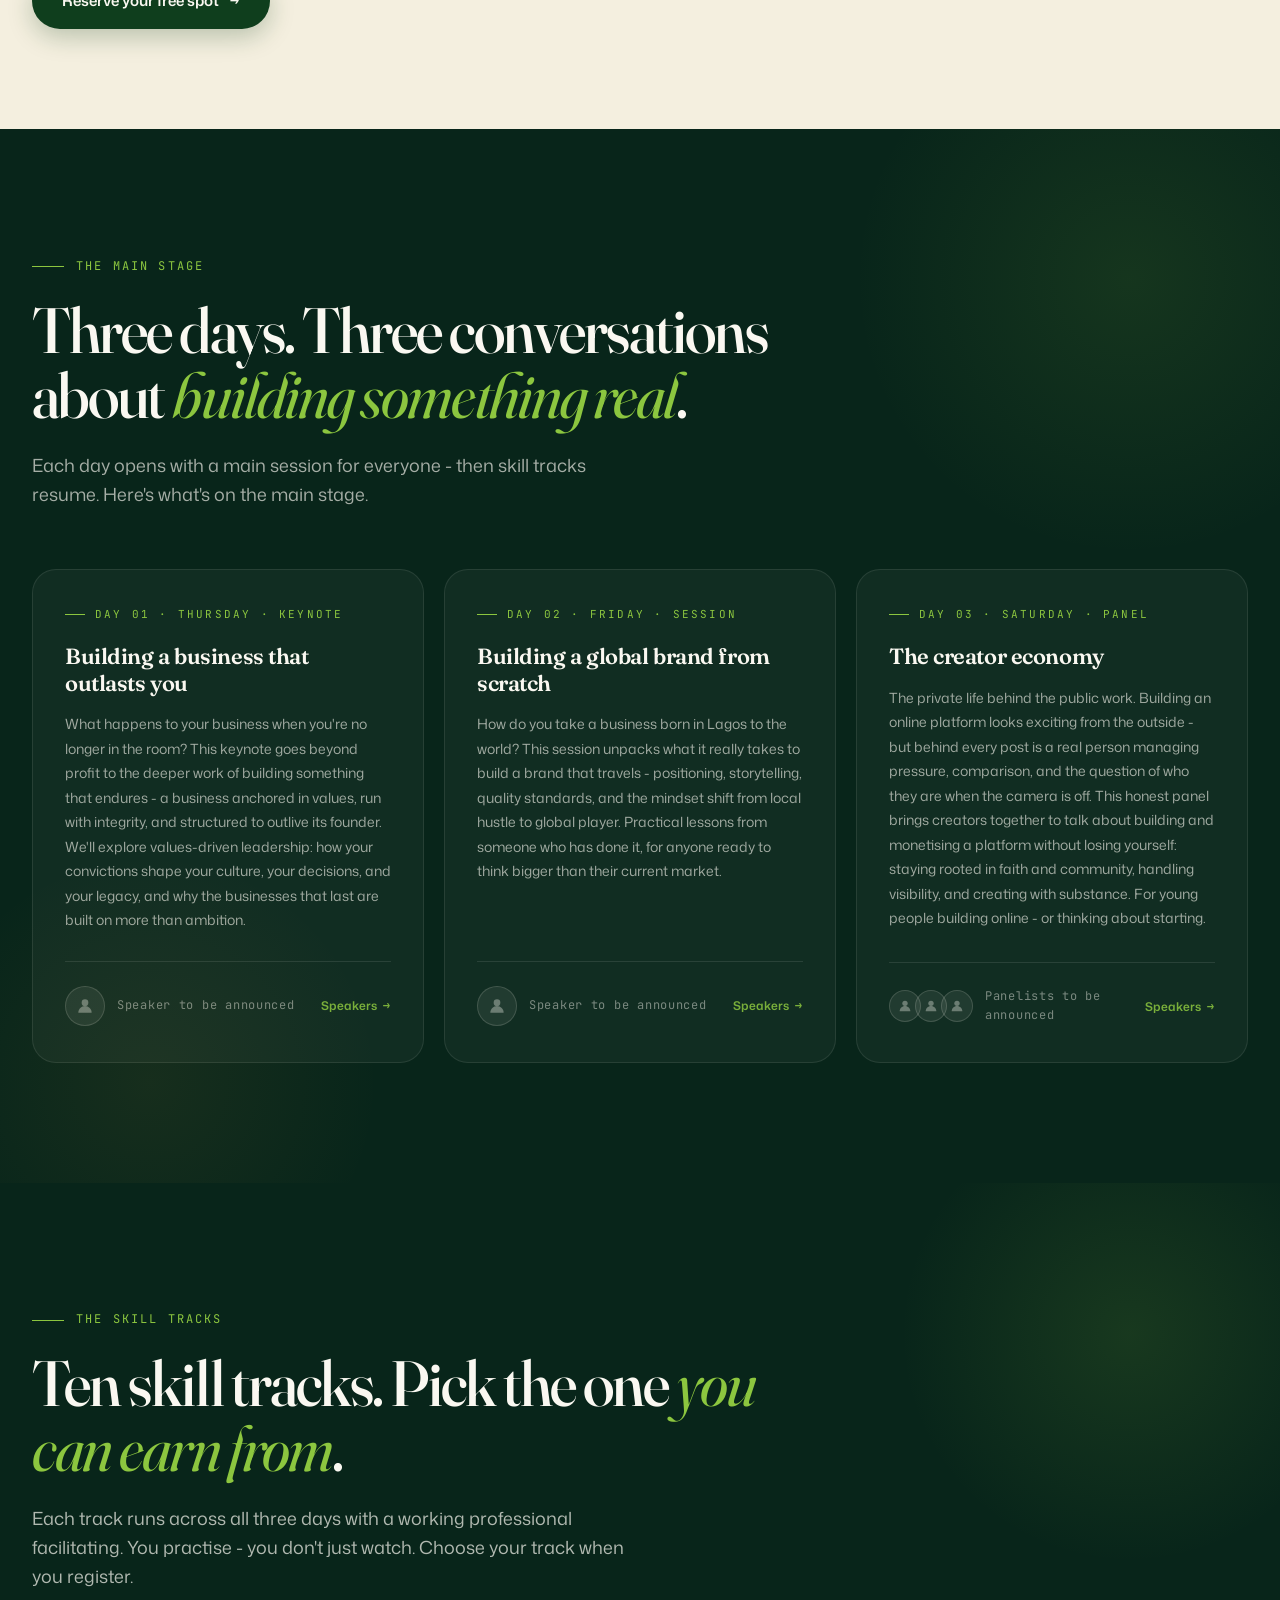
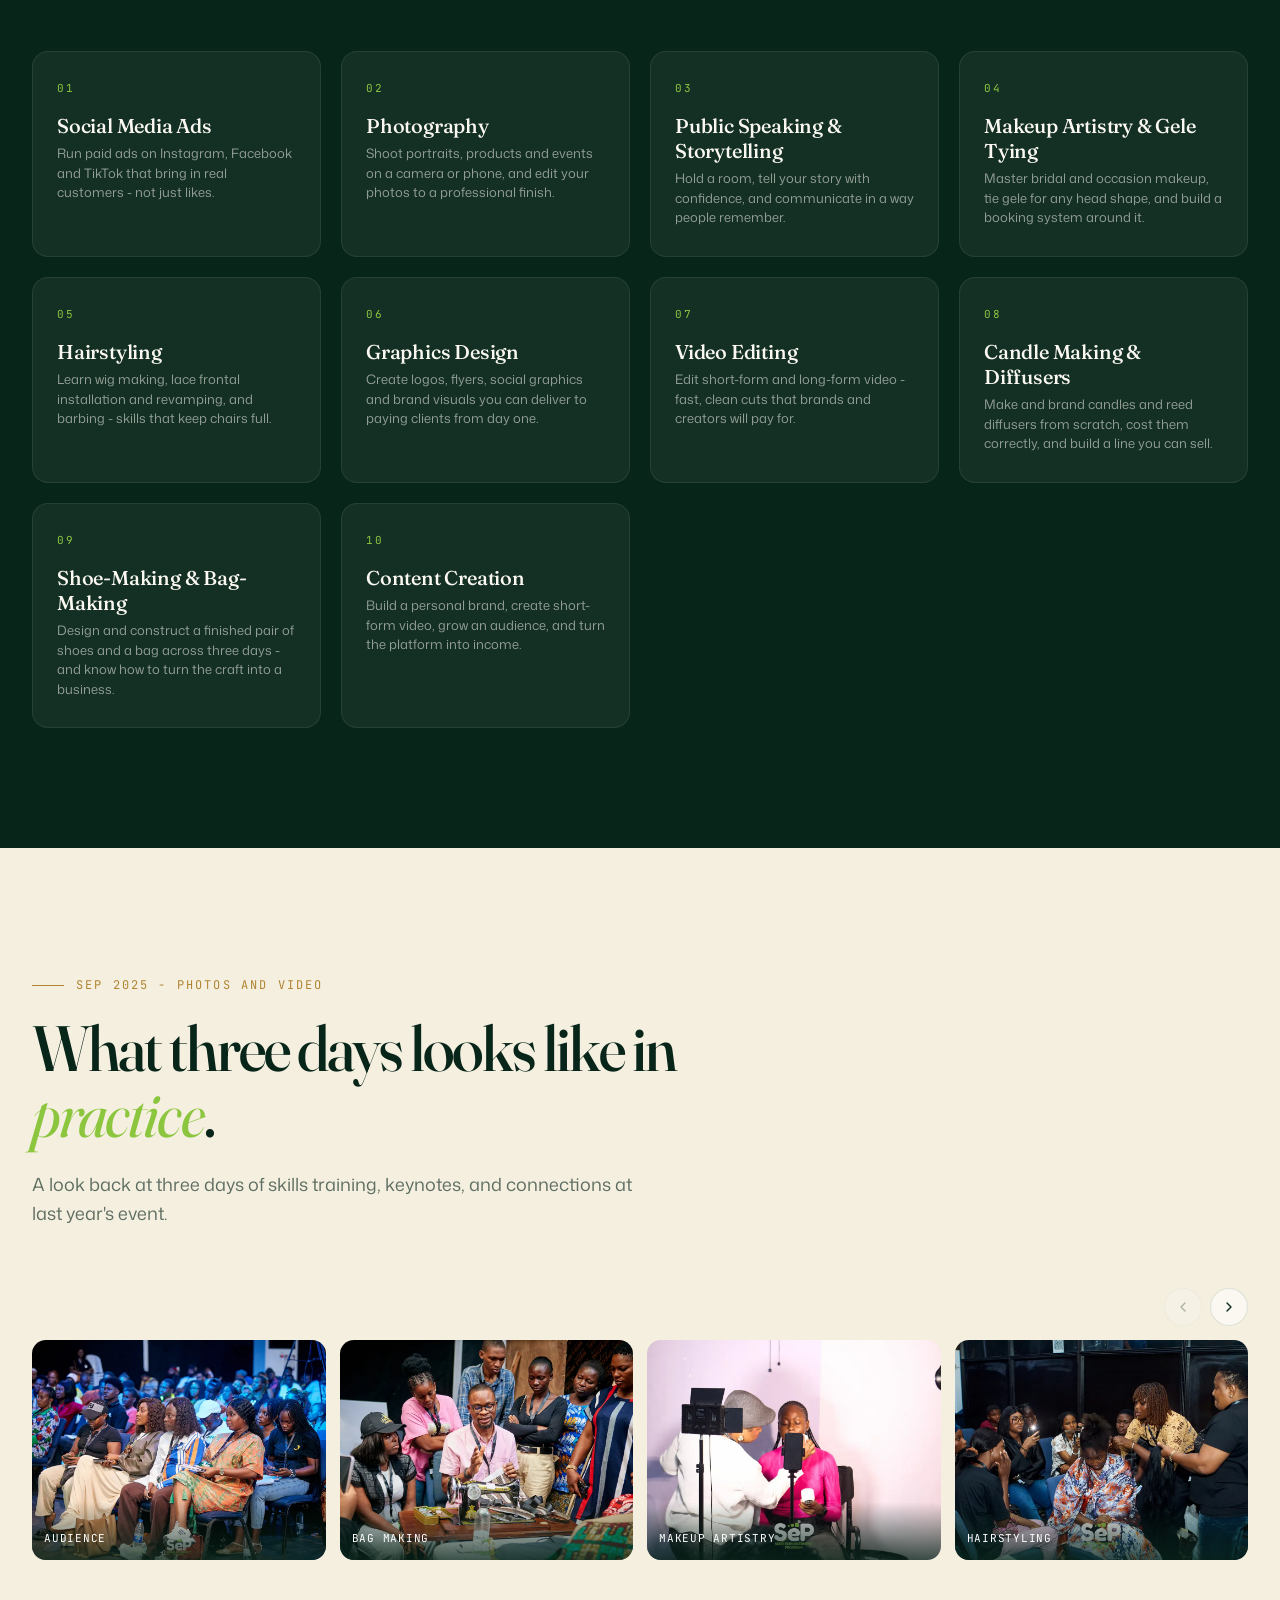
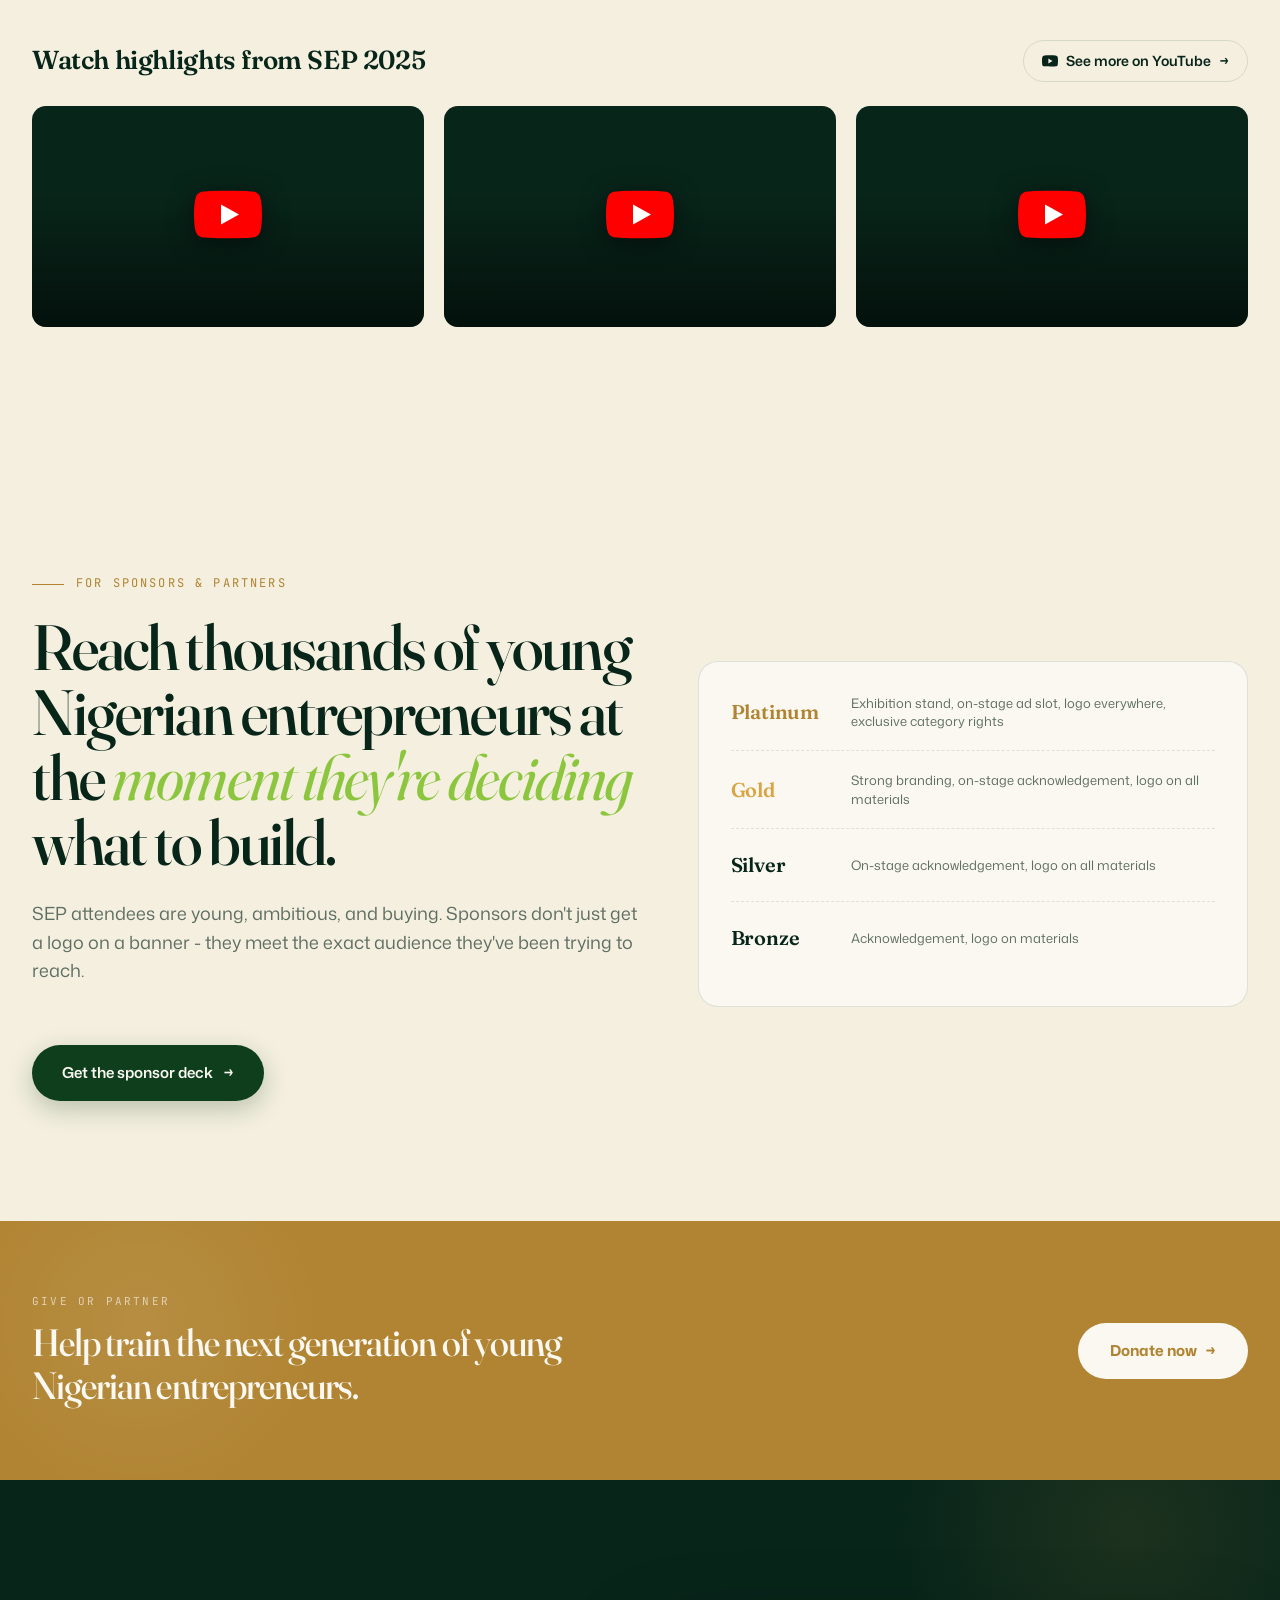
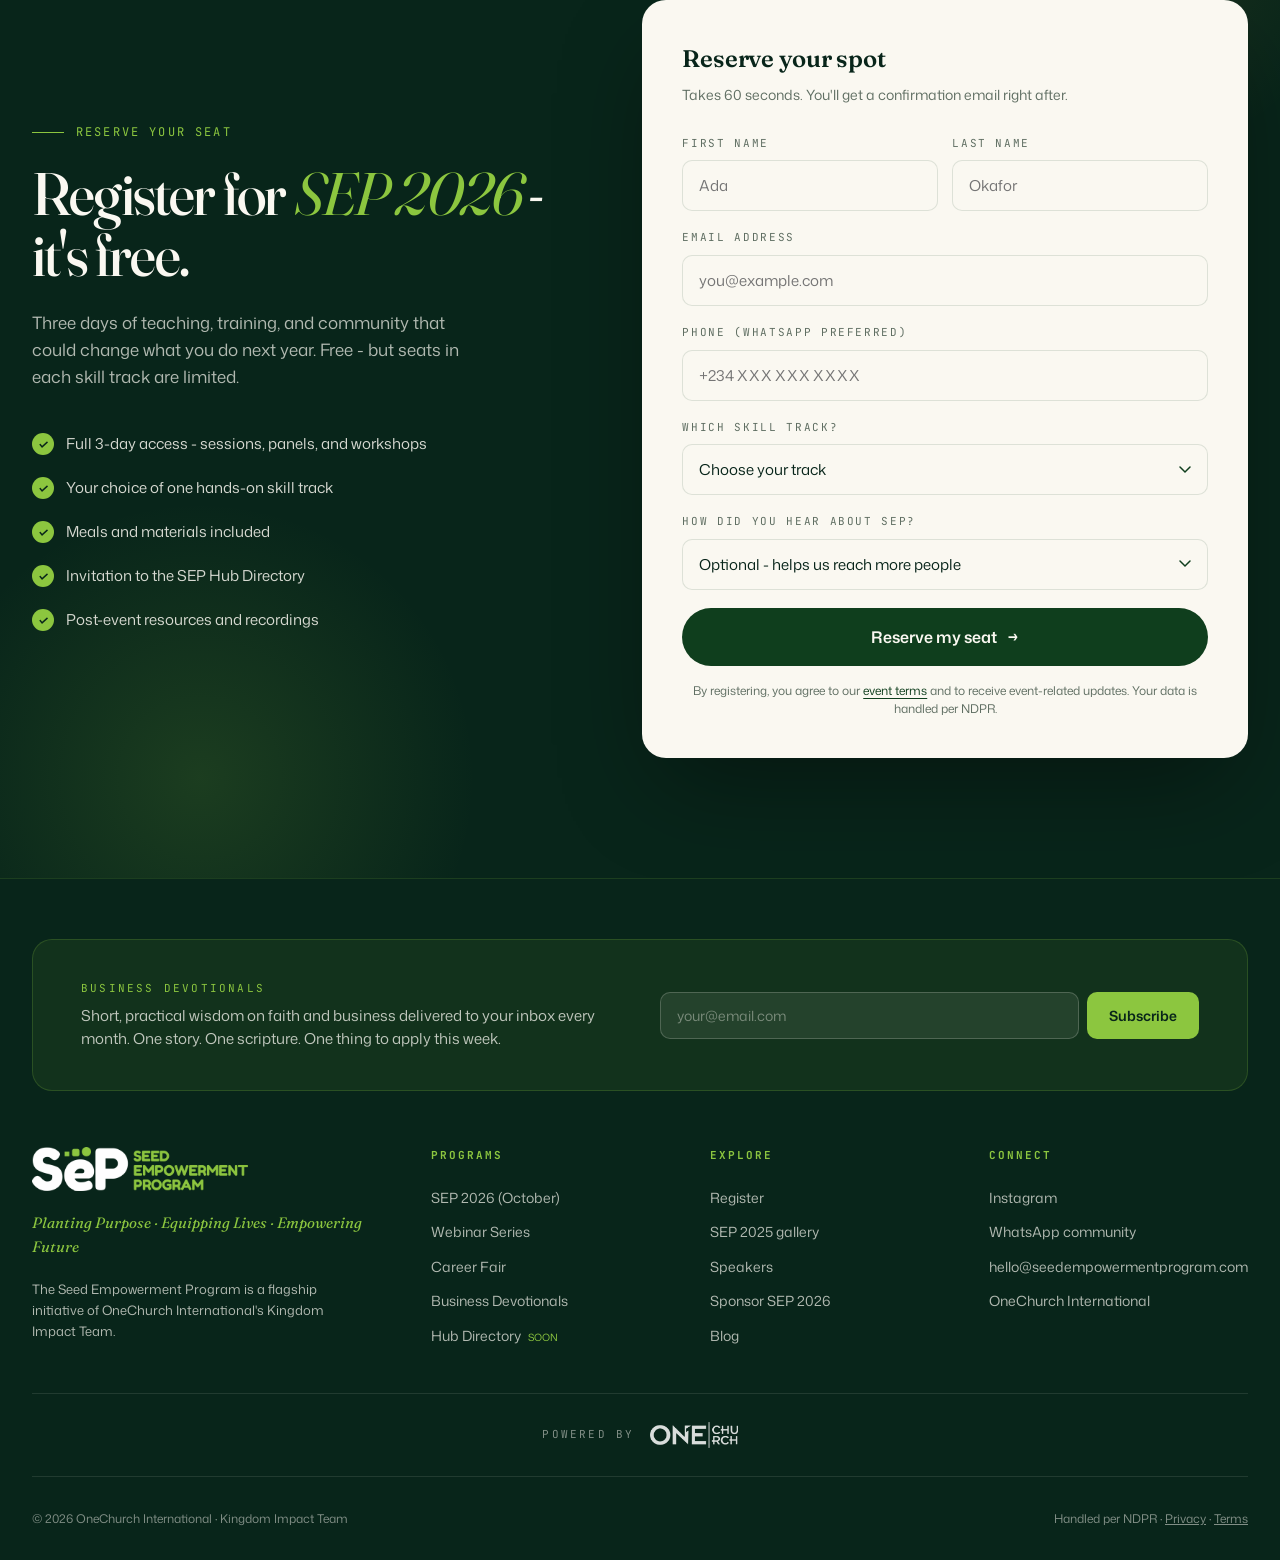
==== commit 3316c447: "Update nav logo to transparent .webp (VP8X with alpha channel) Replaces sep-logo.png with sep-logo.w" ====
--- a/index.html
+++ b/index.html
@@ -81,7 +81,7 @@
 <nav class="nav">
   <div class="container nav-inner">
     <a href="index.html" class="brand">
-      <img src="assets/sep-logo.png" alt="SEP - Seed Empowerment Program" class="brand-logo">
+      <img src="assets/sep-logo.webp" alt="SEP - Seed Empowerment Program" class="brand-logo">
     </a>
     <button class="nav-toggle" id="nav-toggle" aria-label="Open menu" aria-expanded="false">
       <svg class="icon-menu" width="22" height="22" viewBox="0 0 24 24" fill="none" xmlns="http://www.w3.org/2000/svg">
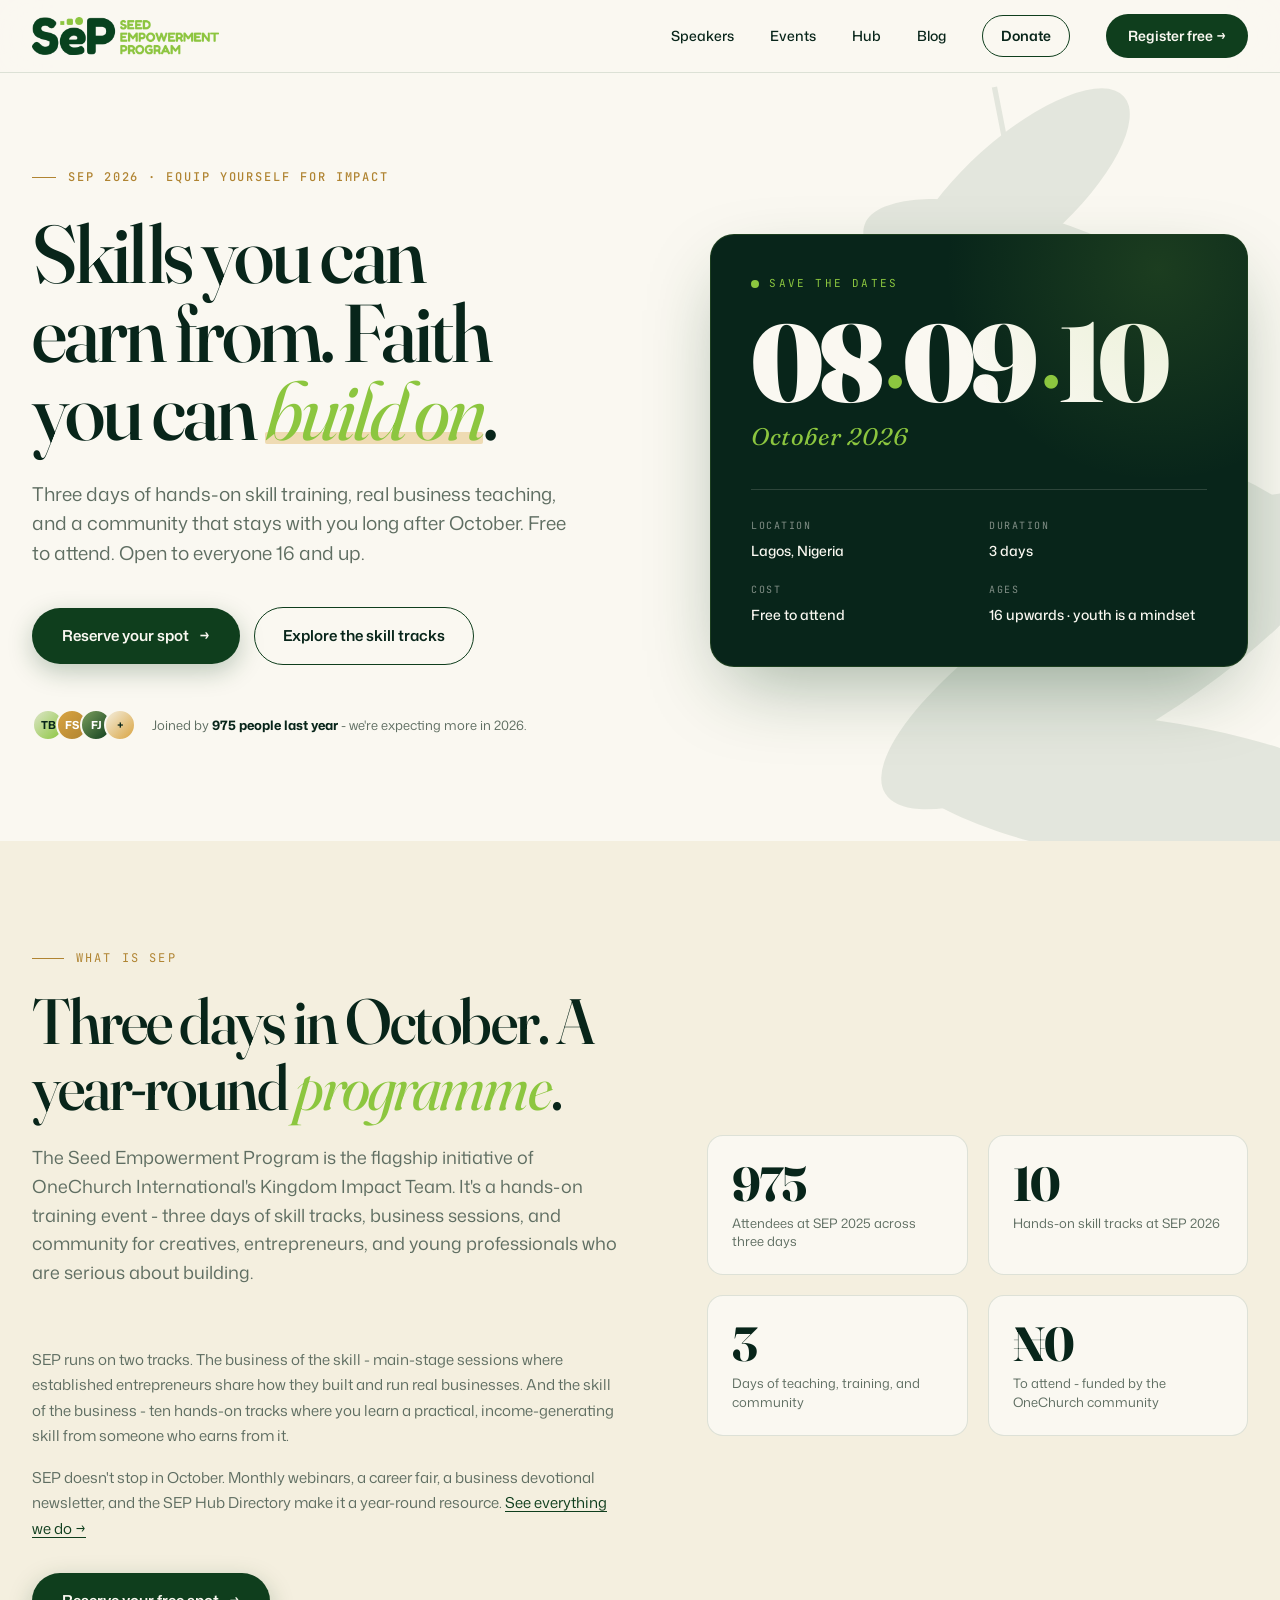
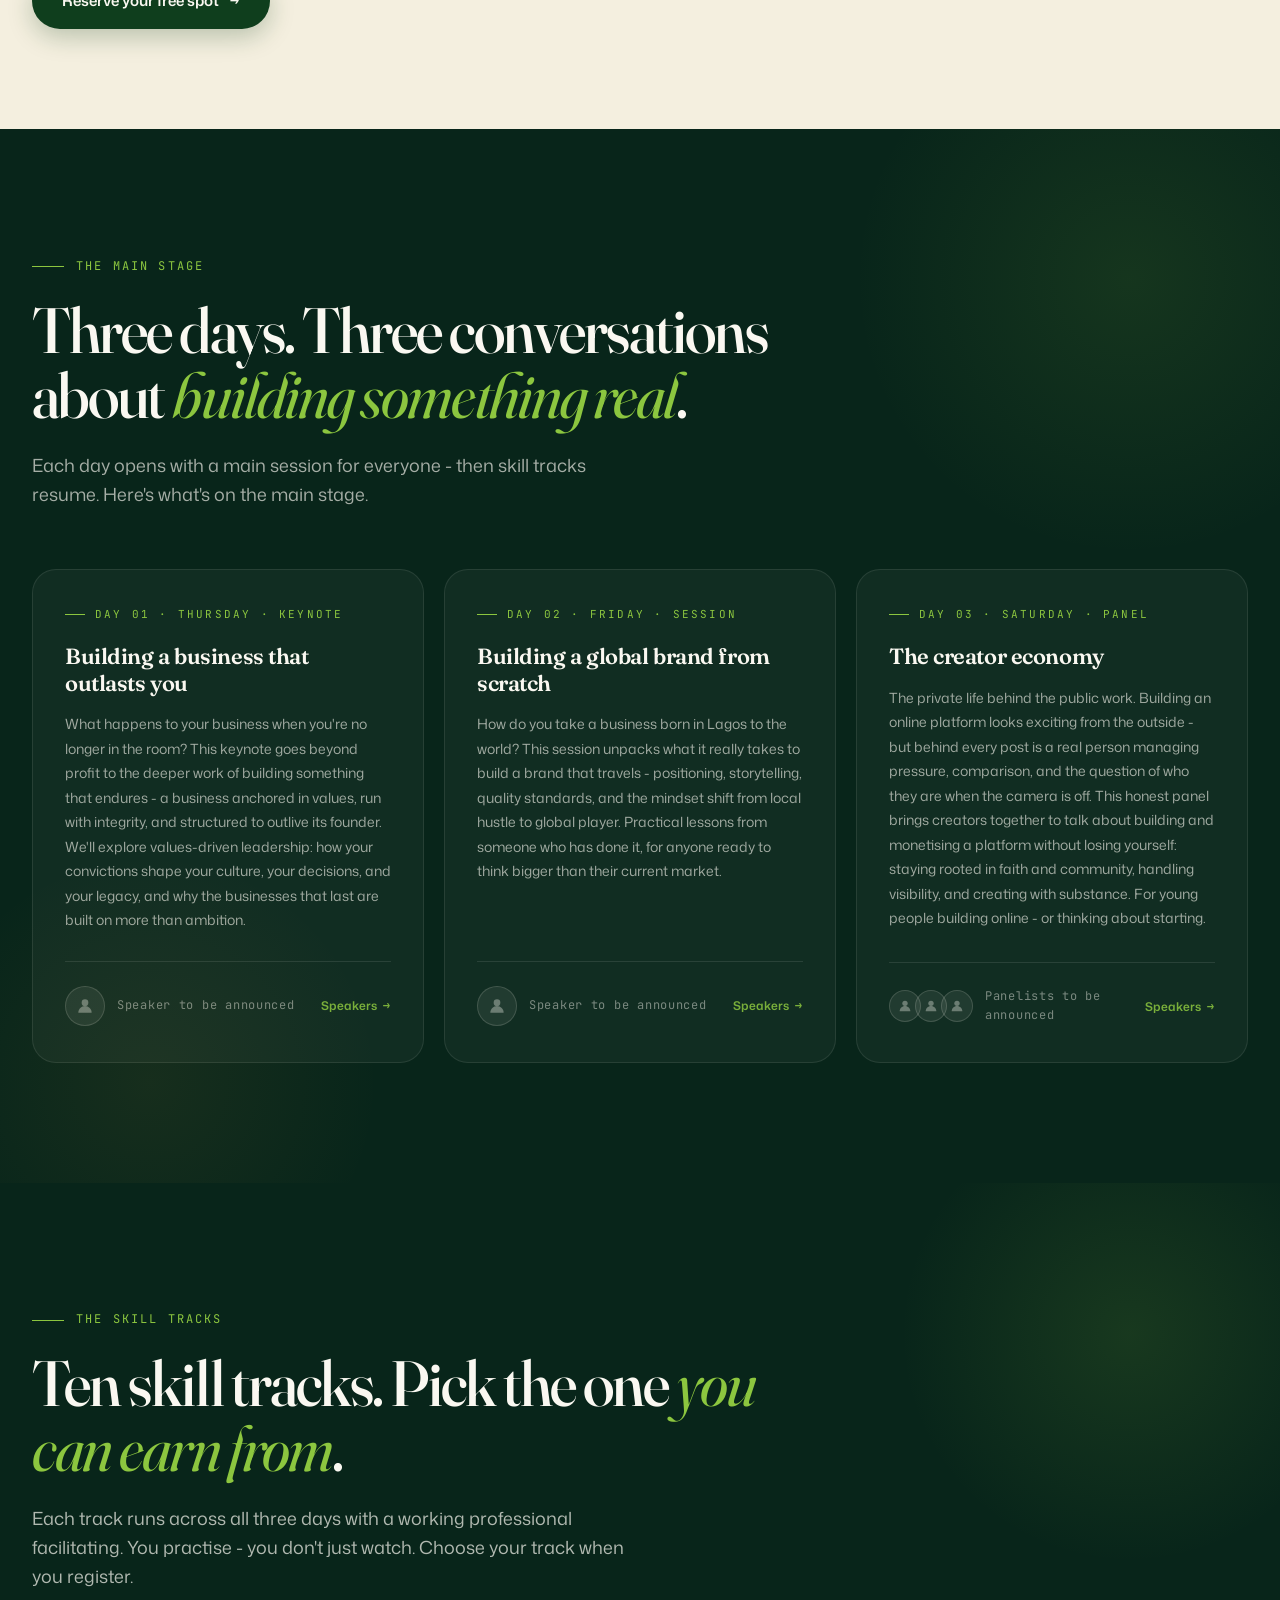
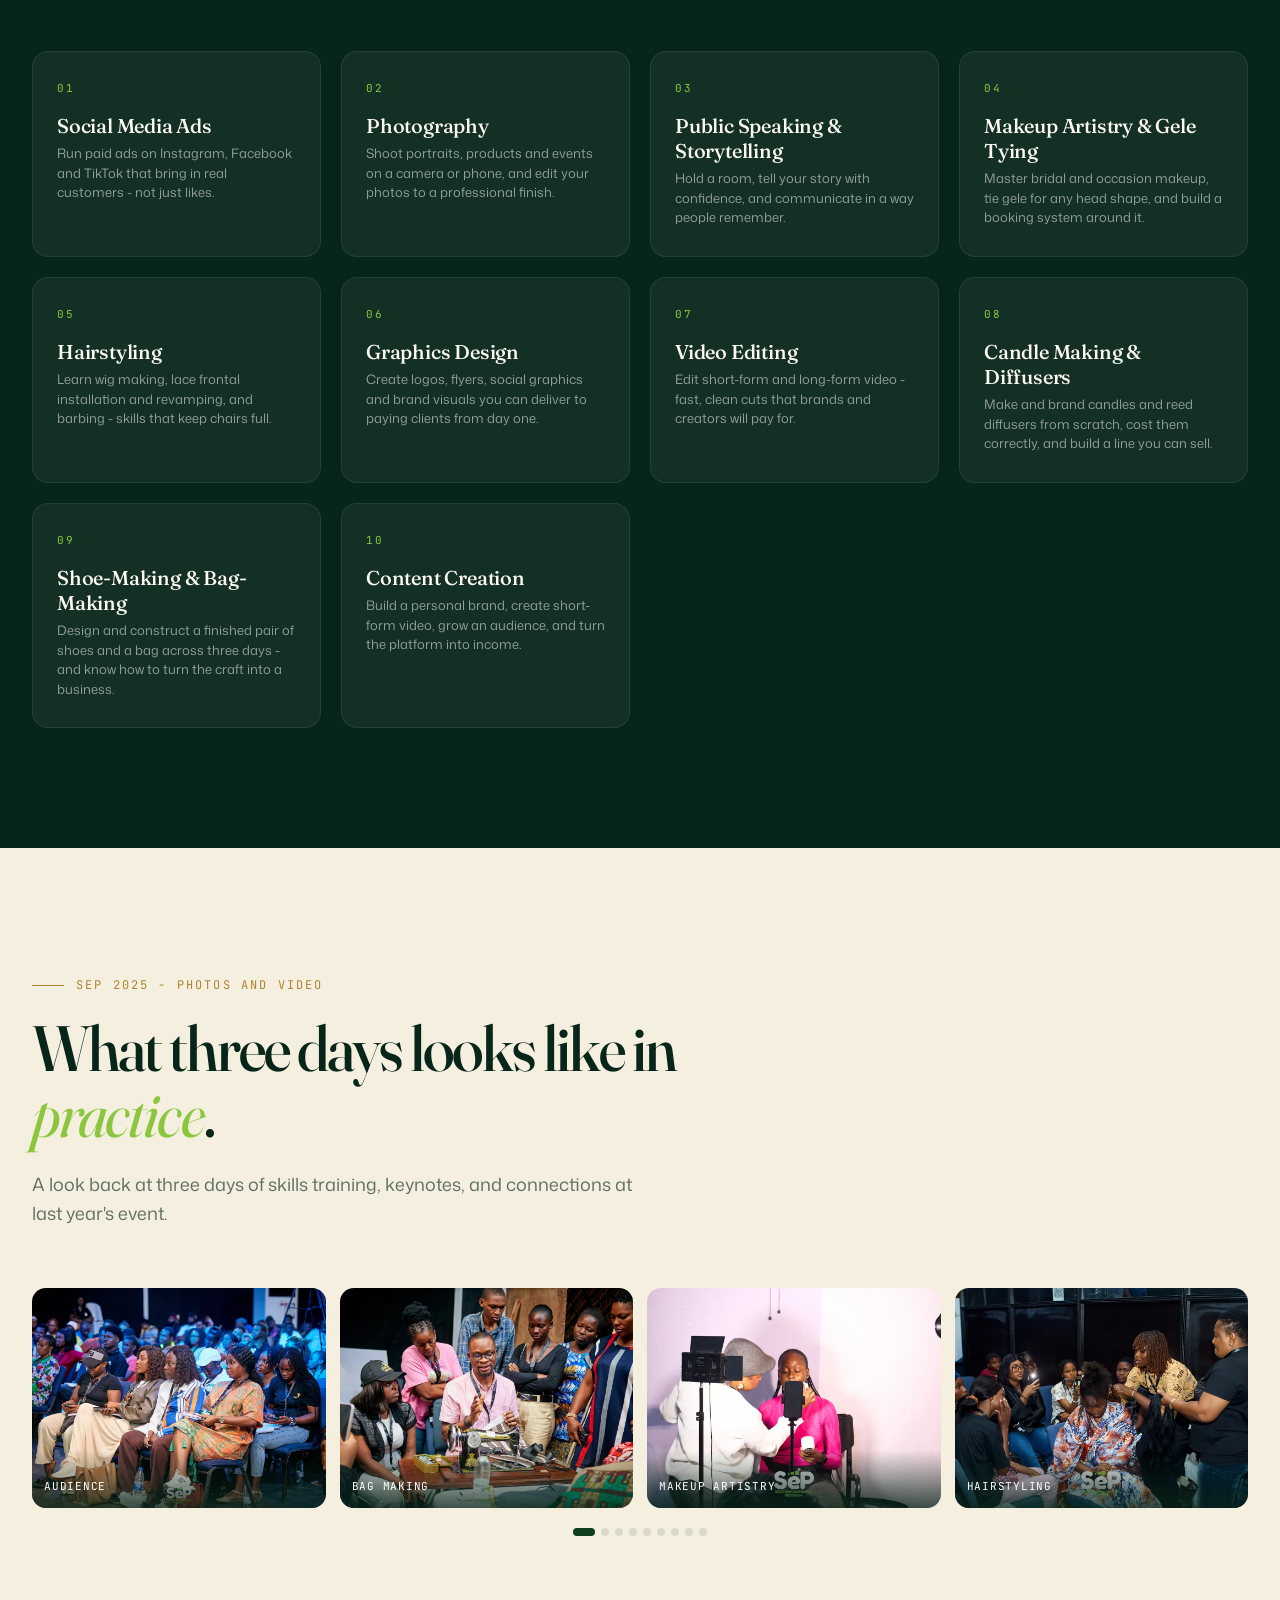
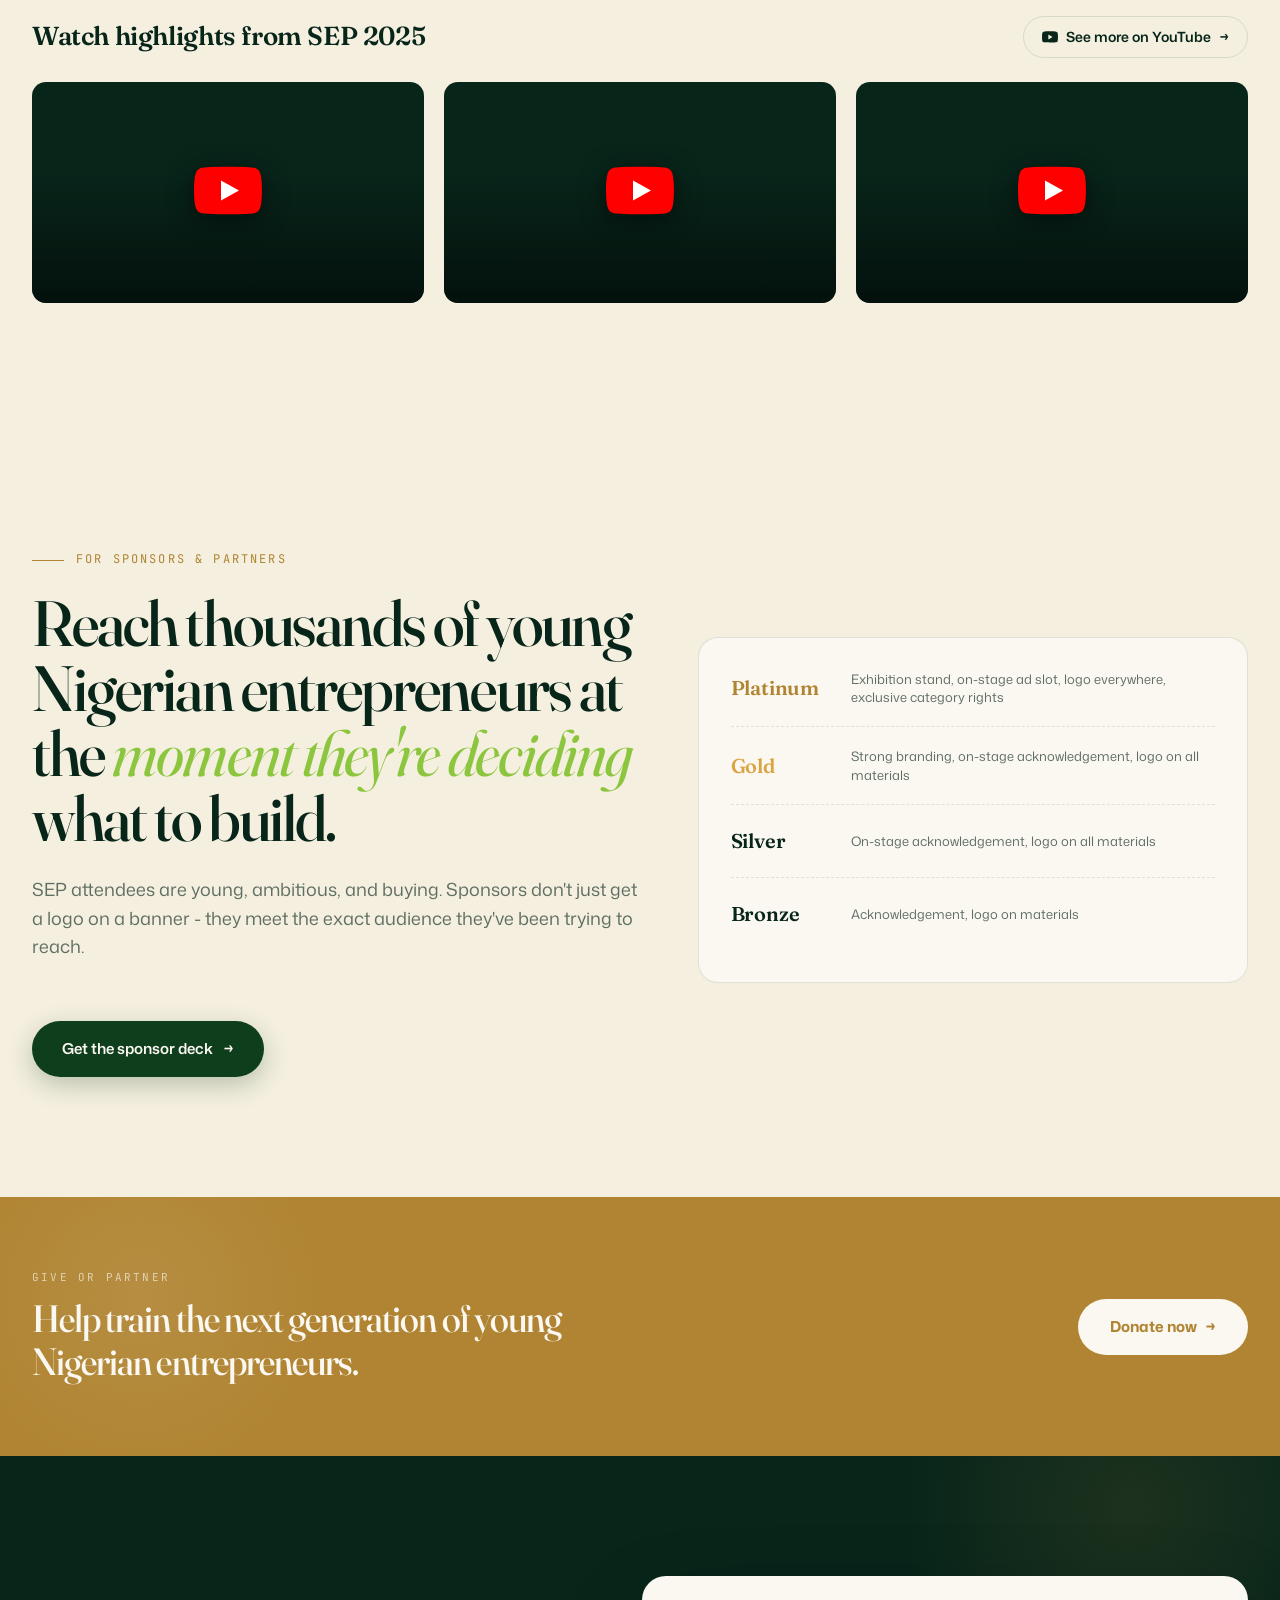
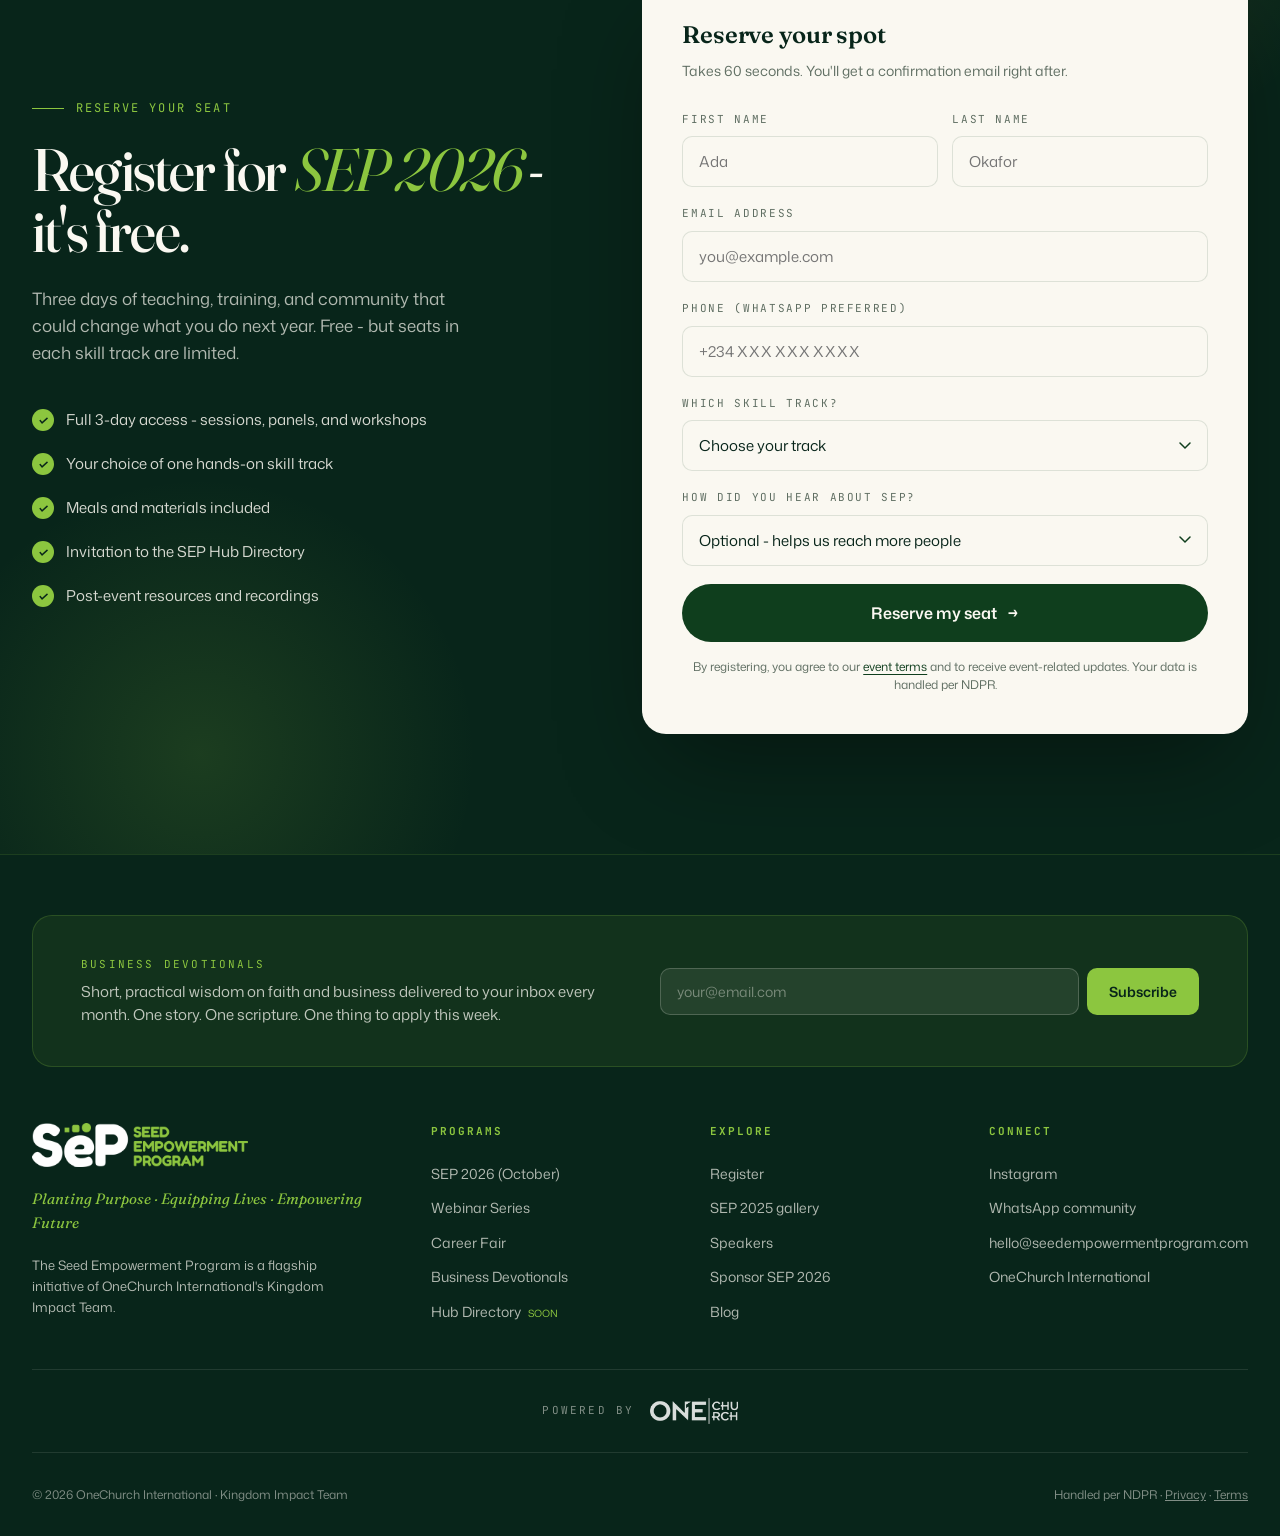
==== commit c3d58f12: "Replace arrow carousels with auto-playing animated carousels Both the gallery (index.html) and webin" ====
--- a/index.html
+++ b/index.html
@@ -350,16 +350,6 @@
     <p class="section-sub">A look back at three days of skills training, keynotes, and connections at last year's event.</p>
 
     <div class="gallery-carousel">
-      <div class="gallery-carousel-header">
-        <div class="gallery-nav-btns">
-          <button class="gallery-nav-btn" id="gallery-prev" aria-label="Previous photos" disabled>
-            <svg width="16" height="16" viewBox="0 0 24 24" fill="none"><path d="M15 18l-6-6 6-6" stroke="currentColor" stroke-width="2" stroke-linecap="round" stroke-linejoin="round"/></svg>
-          </button>
-          <button class="gallery-nav-btn" id="gallery-next" aria-label="Next photos">
-            <svg width="16" height="16" viewBox="0 0 24 24" fill="none"><path d="M9 18l6-6-6-6" stroke="currentColor" stroke-width="2" stroke-linecap="round" stroke-linejoin="round"/></svg>
-          </button>
-        </div>
-      </div>
       <div class="gallery-track-wrap">
         <div class="gallery-track" id="gallery-track">
           <div class="gallery-item" data-caption="SEP 2025 audience">
--- a/css/main.css
+++ b/css/main.css
@@ -3284,6 +3284,34 @@
 .webinar-nav-btn:hover { background: rgba(250, 248, 241, 0.2); }
 .webinar-nav-btn:disabled { opacity: 0.3; cursor: default; }
 
+/* ── Auto-play carousel dots ── */
+.carousel-dots {
+  display: flex;
+  justify-content: center;
+  align-items: center;
+  gap: 6px;
+  margin-top: 20px;
+}
+.carousel-dot {
+  width: 8px;
+  height: 8px;
+  border-radius: 50%;
+  border: none;
+  background: var(--line);
+  cursor: pointer;
+  padding: 0;
+  transition: background 0.25s, width 0.25s, border-radius 0.25s;
+  flex-shrink: 0;
+}
+.carousel-dot.active {
+  width: 22px;
+  border-radius: 4px;
+  background: var(--forest);
+}
+.webinar-dots { margin-top: 24px; }
+.webinar-dots .carousel-dot { background: rgba(250, 248, 241, 0.25); }
+.webinar-dots .carousel-dot.active { background: var(--lime); }
+
 .webinar-track-wrap { overflow: hidden; }
 .webinar-track {
   display: flex;
@@ -3387,28 +3415,6 @@
 
 /* ============ GALLERY CAROUSEL ============ */
 .gallery-carousel { margin-top: 56px; }
-.gallery-carousel-header {
-  display: flex;
-  justify-content: flex-end;
-  margin-bottom: 14px;
-}
-.gallery-nav-btns { display: flex; gap: 8px; }
-.gallery-nav-btn {
-  width: 38px; height: 38px;
-  border-radius: 50%;
-  border: 1.5px solid var(--line);
-  background: var(--paper);
-  color: var(--forest-deep);
-  cursor: pointer;
-  display: flex; align-items: center; justify-content: center;
-  transition: background 0.2s, border-color 0.2s, color 0.2s;
-}
-.gallery-nav-btn:hover:not(:disabled) {
-  background: var(--forest-deep);
-  color: var(--paper);
-  border-color: var(--forest-deep);
-}
-.gallery-nav-btn:disabled { opacity: 0.3; cursor: not-allowed; }
 .gallery-track-wrap { overflow: hidden; }
 .gallery-track {
   display: flex;
